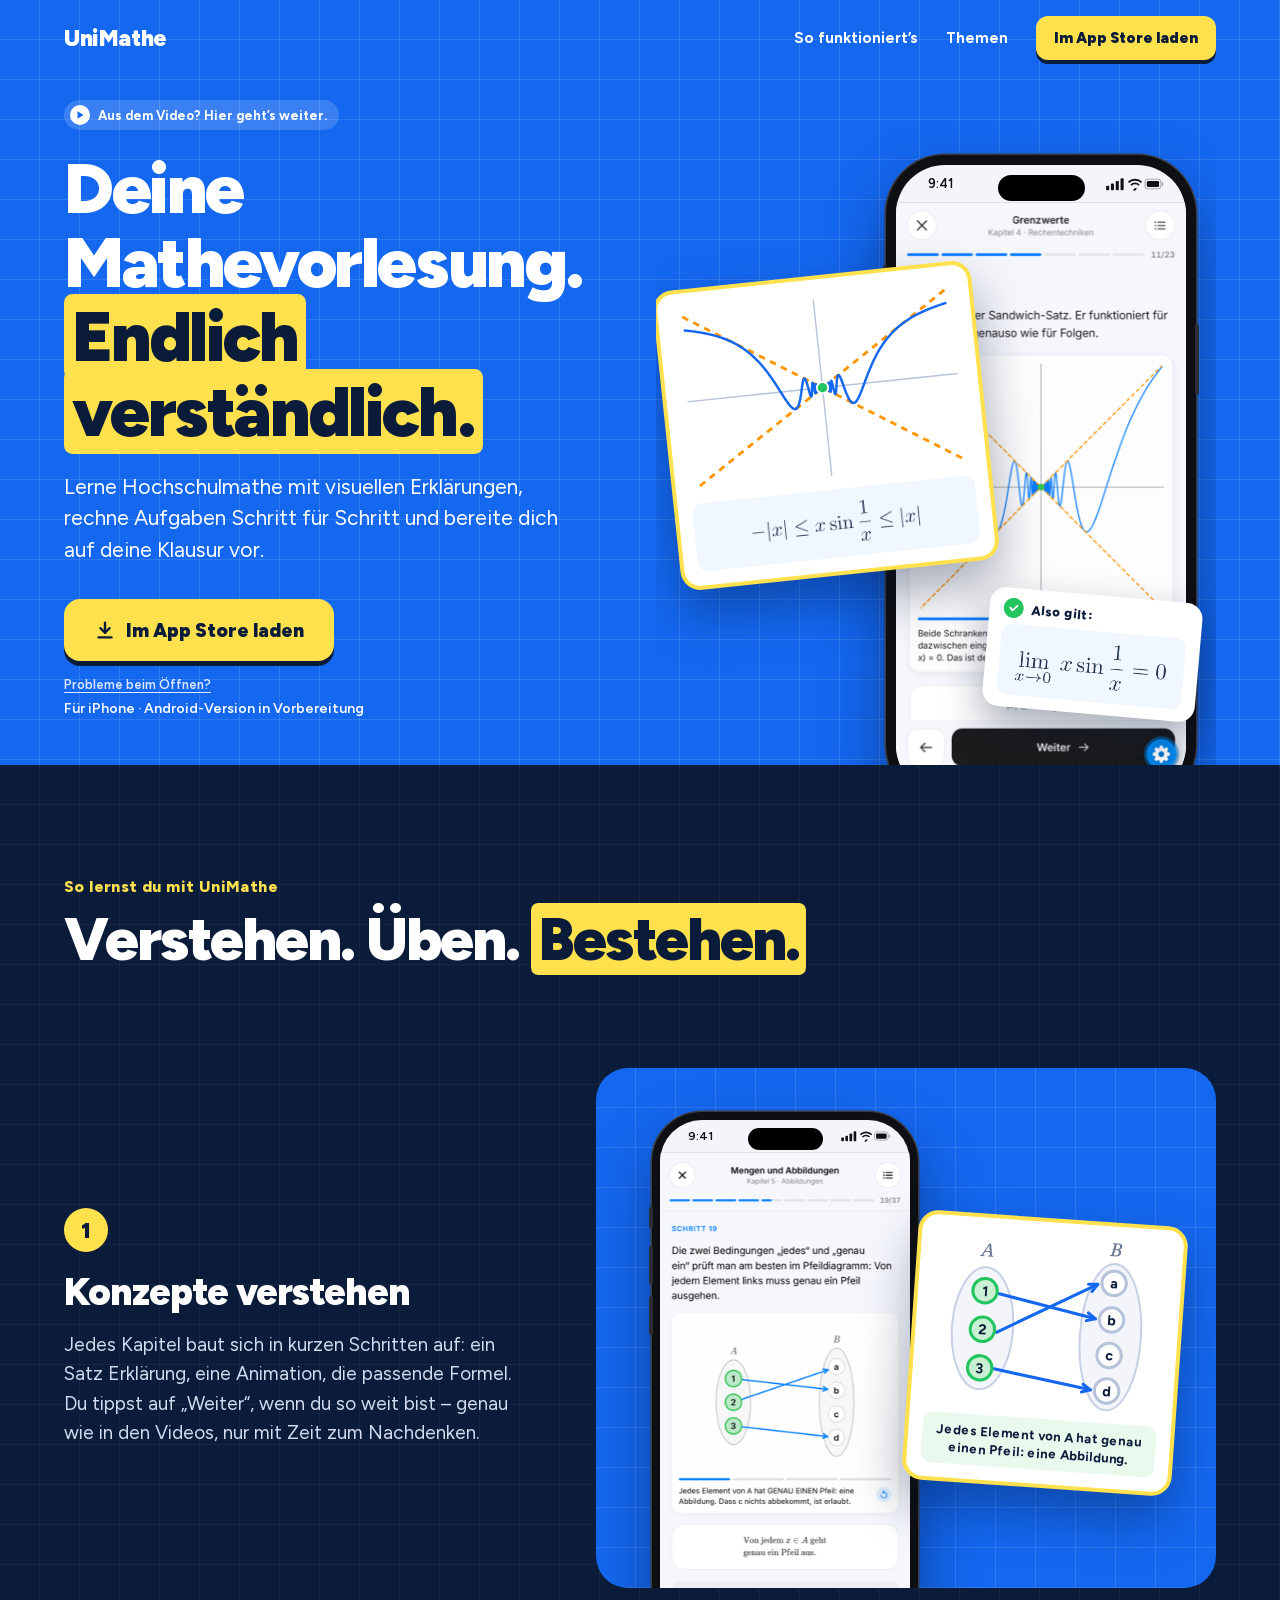
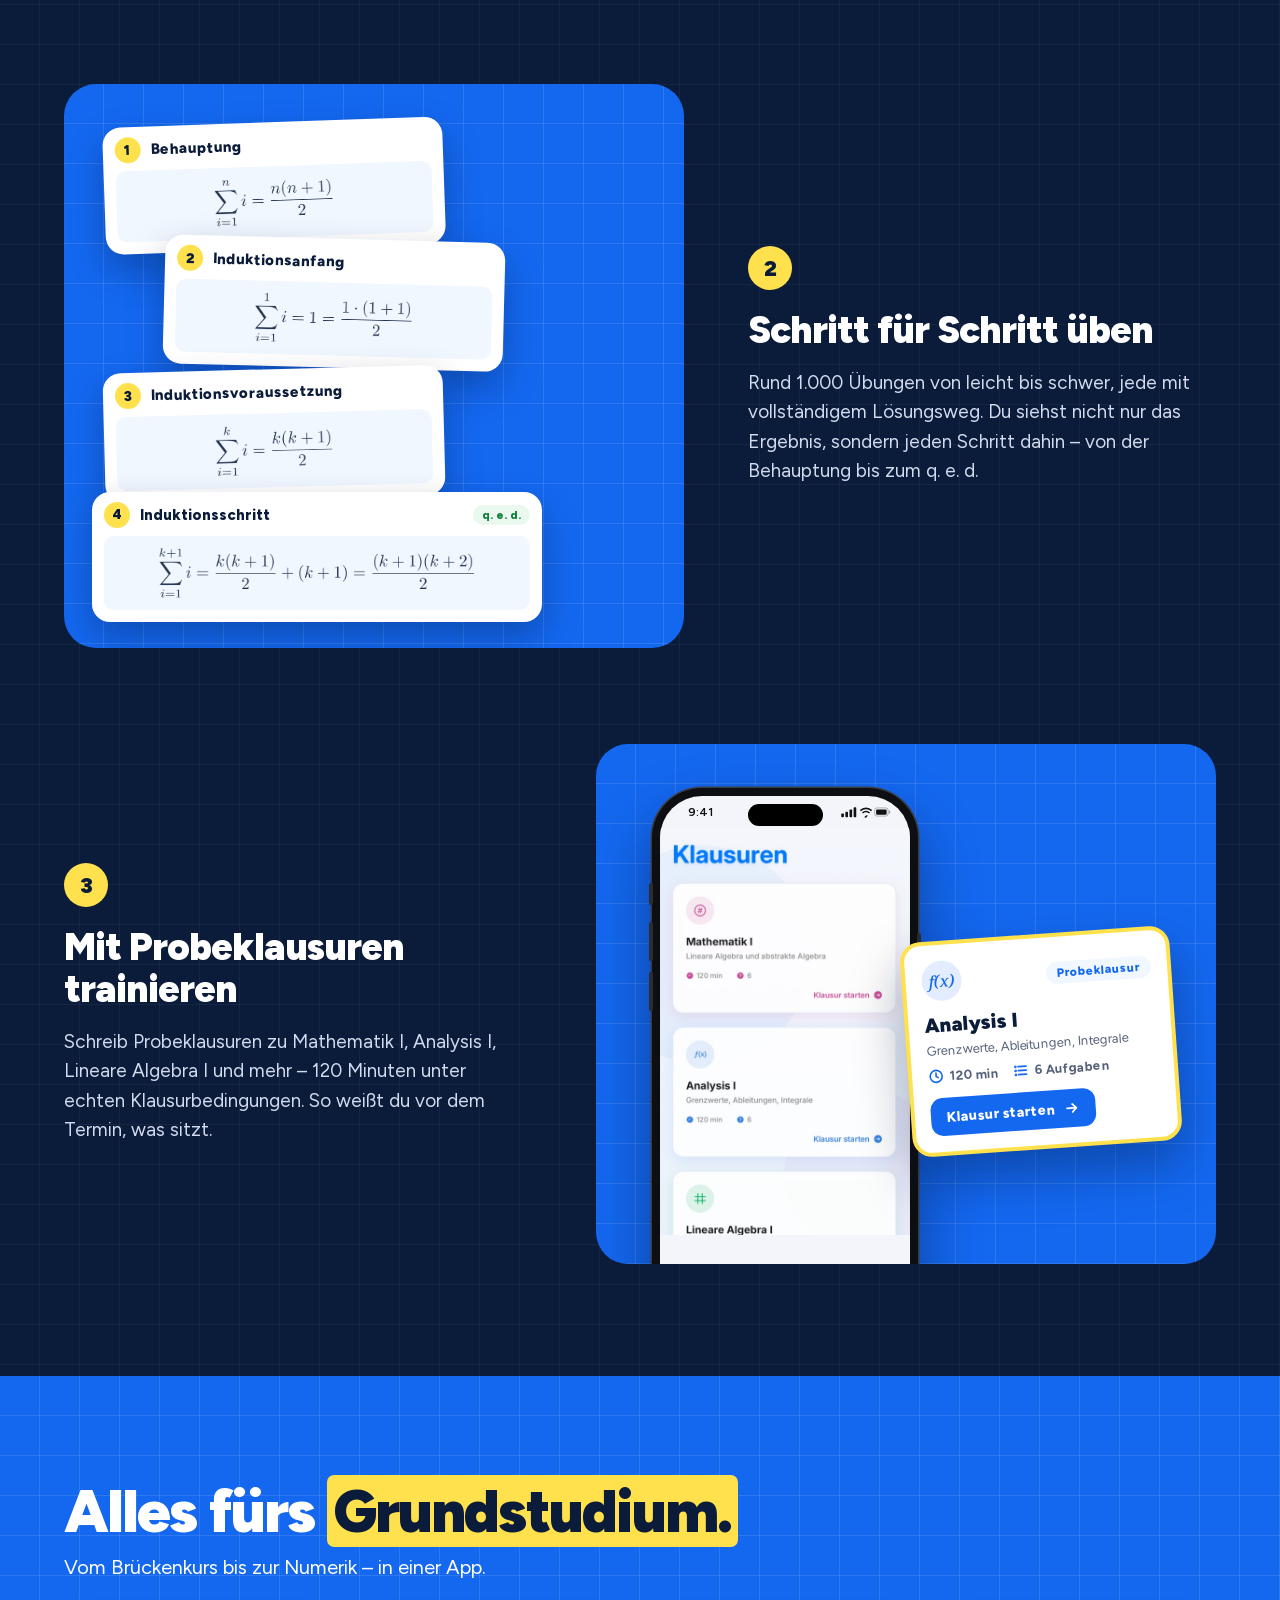
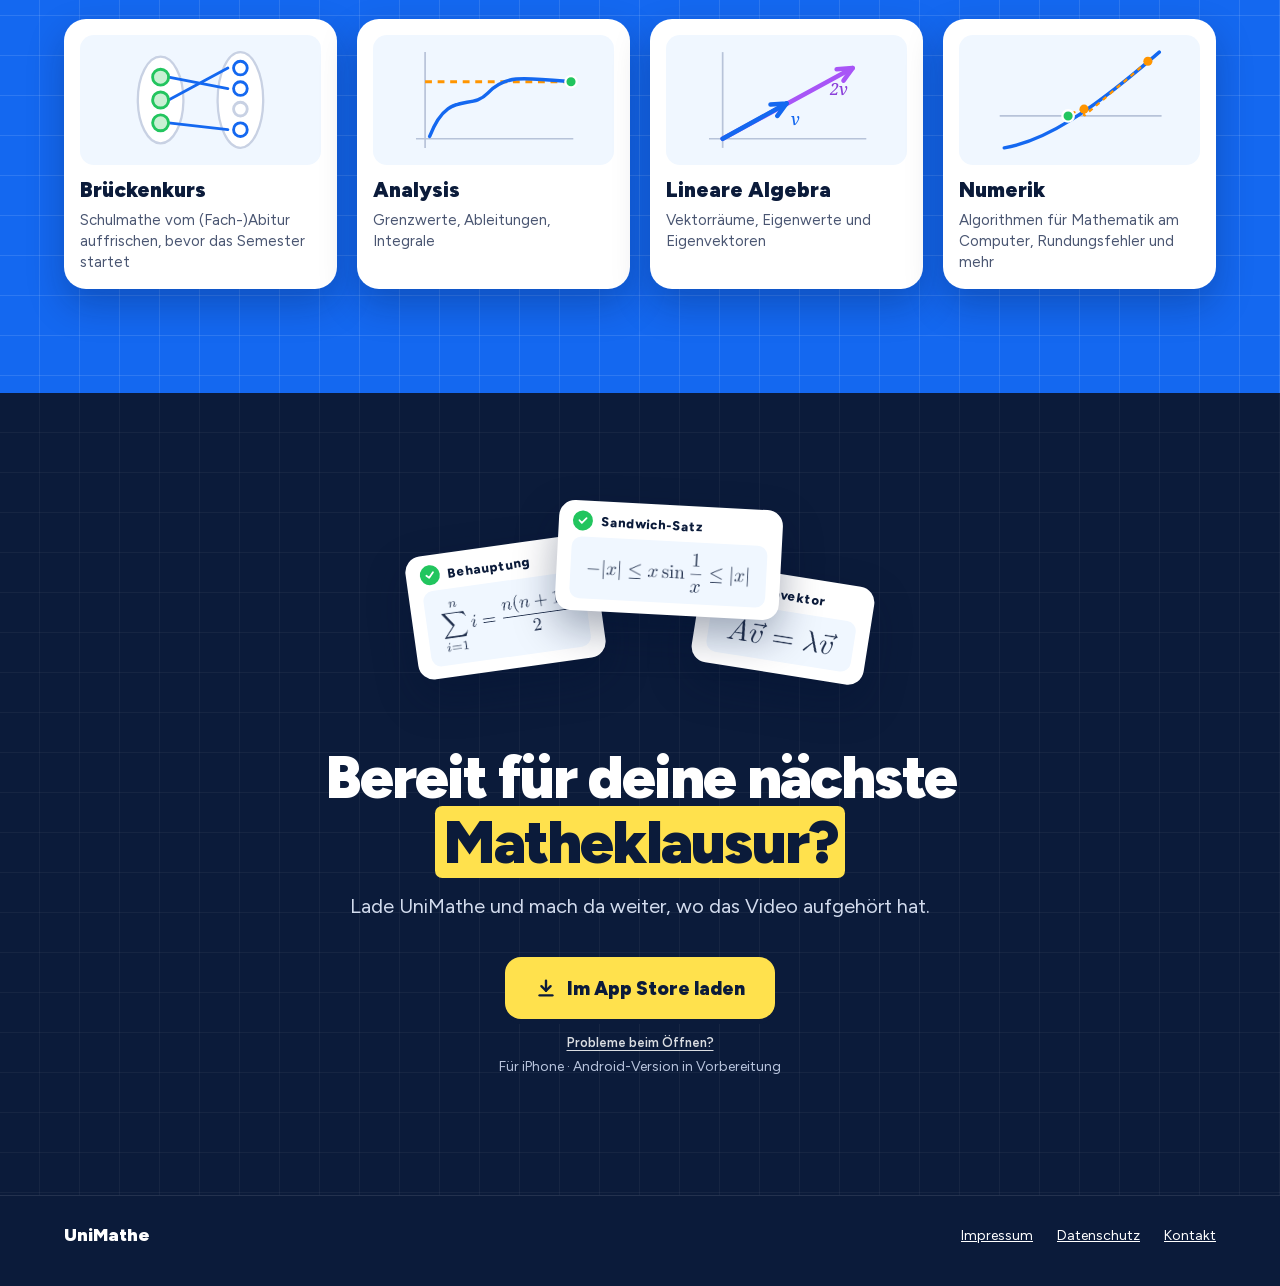
==== index.html @ 78087b39 "UniMathe Landingpage und /go-Downloadseite - Claude-Design-Export als statische, responsive Seite (M" ====
<!DOCTYPE html>
<html lang="de">
<head>
<meta charset="utf-8">
<meta name="viewport" content="width=device-width, initial-scale=1, viewport-fit=cover">
<title>UniMathe – Deine Mathevorlesung. Endlich verständlich.</title>
<meta name="description" content="Lerne Hochschulmathe mit visuellen Erklärungen, rechne Aufgaben Schritt für Schritt und bereite dich auf deine Klausur vor. UniMathe für iPhone.">
<meta name="theme-color" content="#1468F0">
<meta name="apple-itunes-app" content="app-id=6745843324">
<meta property="og:type" content="website">
<meta property="og:title" content="UniMathe – Deine Mathevorlesung. Endlich verständlich.">
<meta property="og:description" content="Hochschulmathe mit visuellen Erklärungen, Übungen mit Lösungsweg und Probeklausuren.">
<meta property="og:locale" content="de_DE">
<link rel="icon" href="/assets/img/favicon.svg" type="image/svg+xml">
<link rel="preload" href="/assets/fonts/figtree-latin.woff2" as="font" type="font/woff2" crossorigin>
<link rel="stylesheet" href="/assets/css/site.css">
</head>
<body>
<!-- Desktop-Layout (ab 760px) – aus dem Claude-Design-Export „Desktop · ganze Seite“ -->
<div class="layout layout-desktop" style="width: 100%; background: #0B1B3A; font-family: Figtree, system-ui, sans-serif; color: #FFFFFF; display: flex; flex-direction: column">
  <section class="um-blue" style="display: flex; flex-direction: column; overflow: hidden">
    <header style="width: 100%; max-width: 1200px; margin: 0 auto; box-sizing: border-box; padding: 0 24px; min-height: 76px; display: flex; flex-wrap: wrap; align-items: center; justify-content: space-between; gap: 16px">
      <a href="/" aria-label="UniMathe – Startseite" style="font-size: 23px; font-weight: 900; letter-spacing: -0.4px; color: #FFFFFF; text-decoration: none">UniMathe</a>
      <nav aria-label="Hauptnavigation" style="display: flex; flex-wrap: wrap; align-items: center; gap: 28px; font-size: 15px; font-weight: 700">
        <a href="#so-gehts" style="color: #FFFFFF; text-decoration: none">So funktioniert’s</a>
        <a href="#themen" style="color: #FFFFFF; text-decoration: none">Themen</a>
        <a href="/go" style="height: 44px; padding: 0 18px; border-radius: 12px; background: #FFE14D; color: #0B1B3A; font-weight: 900; text-decoration: none; display: flex; align-items: center; box-shadow: 0 4px 0 #0B1B3A">Im App Store laden</a>
      </nav>
    </header>
    <div style="width: 100%; max-width: 1200px; margin: 0 auto; box-sizing: border-box; padding: 24px 24px 0; display: flex; flex-wrap: wrap; align-items: center; justify-content: space-between; gap: 32px">
      <div style="flex: 1 1 480px; max-width: 600px; padding-bottom: 48px; display: flex; flex-direction: column; align-items: flex-start">
        <span style="align-self: flex-start; display: flex; align-items: center; gap: 8px; height: 30px; padding: 0 12px 0 6px; border-radius: 999px; background: rgba(255,255,255,0.16); font-size: 13px; font-weight: 700; color: #FFFFFF">
        <span style="width: 20px; height: 20px; border-radius: 10px; background: #FFFFFF; display: flex; align-items: center; justify-content: center"><svg width="10" height="10" viewBox="0 0 10 10" aria-hidden="true"><path d="M2.5 1.2 L8.6 5 L2.5 8.8 Z" fill="#1468F0"></path></svg></span>
        Aus dem Video? Hier geht’s weiter.
      </span>
        <h1 style="margin: 22px 0 22px; font-size: 70px; line-height: 1.06; font-weight: 900; letter-spacing: -2.4px">Deine Mathevorlesung. <span style="background: #FFE14D; color: #0B1B3A; padding: 0 0.12em; border-radius: 0.12em; box-decoration-break: clone; -webkit-box-decoration-break: clone">Endlich verständlich.</span></h1>
        <p style="margin: 0 0 34px; font-size: 21px; line-height: 1.5; color: #FFFFFF; max-width: 520px">Lerne Hochschulmathe mit visuellen Erklärungen, rechne Aufgaben Schritt für Schritt und bereite dich auf deine Klausur vor.</p>
        <a href="/go" style="align-self: flex-start; display: flex; align-items: center; gap: 10px; height: 62px; padding: 0 30px; border-radius: 16px; background: #FFE14D; color: #0B1B3A; font-size: 19px; font-weight: 900; text-decoration: none; box-shadow: 0 5px 0 #0B1B3A">
        <svg width="22" height="22" viewBox="0 0 24 24" fill="none" stroke="currentColor" stroke-width="2.6" stroke-linecap="round" stroke-linejoin="round" aria-hidden="true"><path d="M12 4v11"></path><path d="m7 10 5 5 5-5"></path><path d="M5 20h14"></path></svg>
        Im App Store laden
      </a>
        <a class="help-link" style="margin-top: 16px" href="/go?help=1">Probleme beim Öffnen?</a>
        <p style="margin: 8px 0 0; font-size: 14px; font-weight: 600; color: #FFFFFF">Für iPhone · Android-Version in Vorbereitung</p>
      </div>
      <div style="flex: 0 1 560px; position: relative; height: 640px; overflow: hidden; align-self: flex-end">
        <div style="position: absolute; left: 230px; top: 30px">
          <div style="position: relative; width: 310px">
            <span aria-hidden="true" style="position: absolute; left: -3px; top: 110px; width: 4px; height: 26px; border-radius: 2px; background: #2C2D33"></span><span aria-hidden="true" style="position: absolute; left: -3px; top: 156px; width: 4px; height: 45px; border-radius: 2px; background: #2C2D33"></span><span aria-hidden="true" style="position: absolute; left: -3px; top: 214px; width: 4px; height: 45px; border-radius: 2px; background: #2C2D33"></span><span aria-hidden="true" style="position: absolute; right: -3px; top: 169px; width: 4px; height: 71px; border-radius: 2px; background: #2C2D33"></span>
            <div style="padding: 10px; border-radius: 59px; background: #0E0F12; box-shadow: 0 0 0 1.5px #3B3D44, 0 30px 60px rgba(4,16,48,0.45)">
              <div style="position: relative; width: 290px; height: 629px; border-radius: 49px; overflow: hidden; background: #F3F5FB; display: flex; flex-direction: column">
                <div style="height: 37px; flex-shrink: 0; box-sizing: border-box; padding: 0 22px 0 32px; display: flex; align-items: center; justify-content: space-between; color: #111111; font-family: -apple-system, 'SF Pro Text', Figtree, sans-serif; font-size: 13px; font-weight: 600"><span>9:41</span><svg width="58" height="14" viewBox="0 0 66 16" fill="#111111" aria-hidden="true"><rect x="0" y="10" width="3.5" height="5" rx="1"></rect><rect x="5.5" y="7.5" width="3.5" height="7.5" rx="1"></rect><rect x="11" y="4.5" width="3.5" height="10.5" rx="1"></rect><rect x="16.5" y="1.5" width="3.5" height="13.5" rx="1"></rect><path d="M33 4.2c2.6 0 5 1 6.8 2.7l1.4-1.5A11.8 11.8 0 0 0 33 2a11.8 11.8 0 0 0-8.2 3.4l1.4 1.5A9.7 9.7 0 0 1 33 4.2Zm0 4.2c1.5 0 2.9.6 4 1.6l1.4-1.5A7.7 7.7 0 0 0 33 6.3a7.7 7.7 0 0 0-5.4 2.2L29 10a5.6 5.6 0 0 1 4-1.6Zm0 4.1-2.5 2.6L33 15.6l2.5-2.5A3.5 3.5 0 0 0 33 12.5Z"></path><rect x="44.5" y="2.5" width="18" height="11" rx="3.2" fill="none" stroke="#111111" stroke-opacity="0.4"></rect><rect x="46.5" y="4.5" width="14" height="7" rx="1.6"></rect><rect x="63.6" y="6" width="1.6" height="4" rx="0.8" fill-opacity="0.4"></rect></svg></div>
                <span aria-hidden="true" style="position: absolute; left: 50%; top: 10px; width: 87px; height: 26px; margin-left: -43px; border-radius: 13px; background: #000000"></span>
                <img decoding="async" src="/assets/img/screen-sandwich-satz.png" alt="UniMathe-Lernschritt zum Sandwich-Satz mit Graph von x·sin(1/x)" style="display: block; width: 100%; height: auto">
              </div>
            </div>
          </div>
        </div>
        <div style="position: absolute; left: 10px; top: 150px; transform: rotate(-6deg)">
          <div style="width: 320px; box-sizing: border-box; padding: 14px; border-radius: 20px; background: #FFFFFF; border: 4px solid #FFE14D; box-shadow: 0 24px 50px rgba(4,16,48,0.35); display: flex; flex-direction: column; align-items: center; gap: 8px">
            <svg width="283" height="189" viewBox="0 0 300 200" role="img" aria-label="Graph von x·sin(1/x), eingeklemmt zwischen den Geraden −|x| und |x|" style="display: block">
              <line x1="6" y1="100" x2="294" y2="100" stroke="#B7C3D9" stroke-width="1.5"></line>
              <line x1="150" y1="6" x2="150" y2="194" stroke="#B7C3D9" stroke-width="1.5"></line>
              <path d="M10 10 L290 190 M10 190 L290 10" stroke="#FF9500" stroke-width="3" stroke-dasharray="7 6" fill="none"></path>
              <path d="M10.0 24.3 L11.1 24.5 L12.2 24.7 L13.3 24.9 L14.3 25.1 L15.4 25.4 L16.5 25.6 L17.5 25.8 L18.6 26.1 L19.6 26.3 L20.6 26.6 L21.6 26.8 L22.6 27.1 L23.6 27.3 L24.6 27.6 L25.6 27.8 L26.6 28.1 L27.6 28.4 L28.5 28.6 L29.5 28.9 L30.4 29.2 L31.4 29.5 L32.3 29.8 L33.2 30.1 L34.1 30.4 L35.1 30.7 L36.0 31.0 L36.9 31.3 L37.7 31.6 L38.6 31.9 L39.5 32.2 L40.4 32.5 L41.2 32.9 L42.1 33.2 L42.9 33.5 L43.8 33.9 L44.6 34.2 L45.4 34.6 L46.3 34.9 L47.1 35.3 L47.9 35.7 L48.7 36.0 L49.5 36.4 L50.3 36.8 L51.1 37.2 L51.8 37.6 L52.6 37.9 L53.4 38.3 L54.1 38.7 L54.9 39.2 L55.6 39.6 L56.4 40.0 L57.1 40.4 L57.8 40.8 L58.6 41.3 L59.3 41.7 L60.0 42.1 L60.7 42.6 L61.4 43.0 L62.1 43.5 L62.8 44.0 L63.5 44.4 L64.2 44.9 L64.8 45.4 L65.5 45.9 L66.2 46.4 L66.8 46.9 L67.5 47.4 L68.1 47.9 L68.8 48.4 L69.4 48.9 L70.0 49.4 L70.7 50.0 L71.3 50.5 L71.9 51.0 L72.5 51.6 L73.1 52.1 L73.7 52.7 L74.3 53.2 L74.9 53.8 L75.5 54.4 L76.1 55.0 L76.7 55.5 L77.3 56.1 L77.8 56.7 L78.4 57.3 L79.0 57.9 L79.5 58.5 L80.1 59.2 L80.6 59.8 L81.2 60.4 L81.7 61.0 L82.2 61.7 L82.8 62.3 L83.3 63.0 L83.8 63.6 L84.3 64.3 L84.9 64.9 L85.4 65.6 L85.9 66.3 L86.4 67.0 L86.9 67.6 L87.4 68.3 L87.9 69.0 L88.4 69.7 L88.8 70.4 L89.3 71.1 L89.8 71.8 L90.3 72.5 L90.7 73.2 L91.2 74.0 L91.7 74.7 L92.1 75.4 L92.6 76.1 L93.0 76.9 L93.5 77.6 L93.9 78.3 L94.4 79.1 L94.8 79.8 L95.2 80.6 L95.7 81.3 L96.1 82.1 L96.5 82.8 L96.9 83.6 L97.4 84.3 L97.8 85.1 L98.2 85.8 L98.6 86.6 L99.0 87.3 L99.4 88.1 L99.8 88.8 L100.2 89.6 L100.6 90.3 L101.0 91.1 L101.3 91.8 L101.7 92.6 L102.1 93.3 L102.5 94.1 L102.9 94.8 L103.2 95.6 L103.6 96.3 L104.0 97.0 L104.3 97.8 L104.7 98.5 L105.0 99.2 L105.4 99.9 L105.7 100.6 L106.1 101.3 L106.4 102.0 L106.8 102.7 L107.1 103.4 L107.5 104.1 L107.8 104.7 L108.1 105.4 L108.4 106.0 L108.8 106.7 L109.1 107.3 L109.4 107.9 L109.7 108.5 L110.1 109.1 L110.4 109.7 L110.7 110.3 L111.0 110.8 L111.3 111.4 L111.6 111.9 L111.9 112.4 L112.2 113.0 L112.5 113.4 L112.8 113.9 L113.1 114.4 L113.4 114.8 L113.7 115.2 L113.9 115.7 L114.2 116.0 L114.5 116.4 L114.8 116.8 L115.1 117.1 L115.3 117.4 L115.6 117.7 L115.9 118.0 L116.2 118.2 L116.4 118.5 L116.7 118.7 L116.9 118.9 L117.2 119.0 L117.5 119.2 L117.7 119.3 L118.0 119.4 L118.2 119.5 L118.5 119.5 L118.7 119.5 L119.0 119.5 L119.2 119.5 L119.5 119.5 L119.7 119.4 L119.9 119.3 L120.2 119.2 L120.4 119.0 L120.6 118.9 L120.9 118.6 L121.1 118.4 L121.3 118.2 L121.5 117.9 L121.8 117.6 L122.0 117.3 L122.2 116.9 L122.4 116.6 L122.6 116.2 L122.9 115.7 L123.1 115.3 L123.3 114.8 L123.5 114.3 L123.7 113.8 L123.9 113.3 L124.1 112.8 L124.3 112.2 L124.5 111.6 L124.7 111.0 L124.9 110.4 L125.1 109.8 L125.3 109.1 L125.5 108.5 L125.7 107.8 L125.9 107.1 L126.1 106.4 L126.3 105.7 L126.5 105.0 L126.6 104.3 L126.8 103.6 L127.0 102.9 L127.2 102.1 L127.4 101.4 L127.5 100.7 L127.7 100.0 L127.9 99.3 L128.1 98.6 L128.2 97.9 L128.4 97.2 L128.6 96.6 L128.7 95.9 L128.9 95.3 L129.1 94.7 L129.2 94.1 L129.4 93.5 L129.6 92.9 L129.7 92.4 L129.9 91.9 L130.0 91.4 L130.2 91.0 L130.4 90.6 L130.5 90.2 L130.7 89.8 L130.8 89.5 L131.0 89.2 L131.1 89.0 L131.3 88.8 L131.4 88.7 L131.6 88.5 L131.7 88.5 L131.8 88.4 L132.0 88.5 L132.1 88.5 L132.3 88.6 L132.4 88.8 L132.6 88.9 L132.7 89.2 L132.8 89.4 L133.0 89.8 L133.1 90.1 L133.2 90.5 L133.4 90.9 L133.5 91.4 L133.6 91.9 L133.7 92.4 L133.9 93.0 L134.0 93.6 L134.1 94.2 L134.3 94.8 L134.4 95.5 L134.5 96.2 L134.6 96.9 L134.7 97.6 L134.9 98.3 L135.0 99.0 L135.1 99.7 L135.2 100.4 L135.3 101.1 L135.4 101.8 L135.6 102.5 L135.7 103.1 L135.8 103.8 L135.9 104.4 L136.0 104.9 L136.1 105.5 L136.2 106.0 L136.3 106.4 L136.4 106.8 L136.6 107.2 L136.7 107.5 L136.8 107.8 L136.9 108.0 L137.0 108.1 L137.1 108.2 L137.2 108.2 L137.3 108.2 L137.4 108.1 L137.5 107.9 L137.6 107.7 L137.7 107.4 L137.8 107.1 L137.9 106.7 L138.0 106.3 L138.1 105.8 L138.1 105.2 L138.2 104.7 L138.3 104.0 L138.4 103.4 L138.5 102.7 L138.6 102.0 L138.7 101.3 L138.8 100.6 L138.9 99.9 L139.0 99.2 L139.0 98.5 L139.1 97.8 L139.2 97.2 L139.3 96.6 L139.4 96.0 L139.5 95.5 L139.6 95.0 L139.6 94.6 L139.7 94.3 L139.8 94.0 L139.9 93.8 L140.0 93.7 L140.0 93.6 L140.1 93.6 L140.2 93.7 L140.3 93.9 L140.3 94.2 L140.4 94.5 L140.5 94.9 L140.6 95.4 L140.6 95.9 L140.7 96.5 L140.8 97.1 L140.9 97.8 L140.9 98.5 L141.0 99.2 L141.1 99.9 L141.1 100.6 L141.2 101.3 L141.3 101.9 L141.4 102.6 L141.4 103.2 L141.5 103.7 L141.6 104.1 L141.6 104.5 L141.7 104.8 L141.8 105.1 L141.8 105.2 L141.9 105.2 L141.9 105.2 L142.0 105.0 L142.1 104.7 L142.1 104.4 L142.2 104.0 L142.3 103.5 L142.3 102.9 L142.4 102.3 L142.4 101.6 L142.5 100.9 L142.6 100.2 L142.6 99.5 L142.7 98.8 L142.7 98.1 L142.8 97.5 L142.8 97.0 L142.9 96.5 L143.0 96.1 L143.0 95.8 L143.1 95.7 L143.1 95.6 L143.2 95.6 L143.2 95.8 L143.3 96.1 L143.3 96.4 L143.4 96.9 L143.4 97.4 L143.5 98.1 L143.5 98.7 L143.6 99.4 L143.6 100.1 L143.7 100.8 L143.7 101.5 L143.8 102.1 L143.8 102.7 L143.9 103.1 L143.9 103.5 L144.0 103.7 L144.0 103.8 L144.1 103.8 L144.1 103.6 L144.2 103.4 L144.2 103.0 L144.3 102.5 L144.3 101.9 L144.4 101.2 L144.4 100.5 L144.4 99.8 L144.5 99.1 L144.5 98.5 L144.6 97.9 L144.6 97.4 L144.7 97.0 L144.7 96.7 L144.7 96.6 L144.8 96.7 L144.8 96.9 L144.9 97.2 L144.9 97.6 L144.9 98.2 L145.0 98.8 L145.0 99.5 L145.1 100.2 L145.1 100.9 L145.1 101.6 L145.2 102.1 L145.2 102.6 L145.3 102.9 L145.3 103.0 L145.3 103.0 L145.4 102.8 L145.4 102.5 L145.4 102.0 L145.5 101.4 L145.5 100.7 L145.5 100.0 L145.6 99.3 L145.6 98.7 L145.6 98.1 L145.7 97.7 L145.7 97.4 L145.7 97.3 L145.8 97.3 L145.8 97.6 L145.8 98.0 L145.9 98.6 L145.9 99.2 L145.9 99.9 L146.0 100.6 L146.0 101.3 L146.0 101.8 L146.1 102.2 L146.1 102.4 L146.1 102.5 L146.2 102.3 L146.2 102.0 L146.2 101.4 L146.3 100.8 L146.3 100.1 L146.3 99.4 L146.3 98.8 L146.4 98.2 L146.4 97.9 L146.4 97.7 L146.5 97.8 L146.5 98.0 L146.5 98.5 L146.5 99.1 L146.6 99.8 L146.6 100.5 L146.6 101.1 L146.6 101.7 L146.7 102.0 L146.7 102.1 L146.7 102.0 L146.7 101.7 L146.8 101.1 L146.8 100.5 L146.8 99.8 L146.8 99.1 L146.9 98.6 L146.9 98.2 L146.9 98.0 L146.9 98.1 L147.0 98.5 L147.0 99.0 L147.0 99.7 L147.0 100.4 L147.1 101.0 L147.1 101.5 L147.1 101.8 L147.1 101.8 L147.2 101.6 L147.2 101.1 L147.2 100.4 L147.2 99.7 L147.2 99.1 L147.3 98.6 L147.3 98.3 L147.3 98.3 L147.3 98.6 L147.4 99.1 L147.4 99.8 L147.4 100.5 L147.4 101.1 L147.4 101.5 L147.5 101.6 L147.5 101.5 L147.5 101.0 L147.5 100.4 L147.5 99.7 L147.6 99.1 L147.6 98.6 L147.6 98.5 L147.6 98.6 L147.6 99.1 L147.6 99.7 L147.7 100.4 L147.7 101.0 L147.7 101.4 L147.7 101.5 L147.7 101.2 L147.8 100.6 L147.8 99.9 L147.8 99.3 L147.8 98.8 L147.8 98.6 L147.8 98.8 L147.9 99.3 L147.9 99.9 L147.9 100.6 L147.9 101.1 L147.9 101.3 L147.9 101.2 L148.0 100.7 L148.0 100.0 L148.0 99.3 L148.0 98.9 L148.0 98.7 L148.0 99.0 L148.1 99.6 L148.1 100.3 L148.1 100.9 L148.1 101.2 L148.1 101.1 L148.1 100.7 L148.1 100.0 L148.2 99.4 L148.2 98.9 L148.2 98.9 L148.2 99.2 L148.2 99.9 L148.2 100.5 L148.2 101.0 L148.3 101.1 L148.3 100.8 L148.3 100.1 L148.3 99.4 L148.3 99.0 L148.3 99.0 L148.3 99.4 L148.3 100.0 L148.4 100.7 L148.4 101.0 L148.4 100.9 L148.4 100.4 L148.4 99.7 L148.4 99.2 L148.4 99.0 L148.5 99.3 L148.5 100.0 L148.5 100.6 L148.5 101.0 L148.5 100.8 L148.5 100.2 L148.5 99.5 L148.5 99.1 L148.5 99.2 L148.6 99.7 L148.6 100.4 L148.6 100.8 L148.6 100.8 L148.6 100.4 L148.6 99.7 L148.6 99.2 L148.6 99.2 L148.6 99.7 L148.7 100.4 L148.7 100.8 L148.7 100.7 L148.7 100.1 L148.7 99.5 L148.7 99.2 L148.7 99.4 L148.7 100.1 L148.7 100.7 L148.7 100.8 L148.8 100.3 L148.8 99.6 L148.8 99.2 L148.8 99.4 L148.8 100.1 L148.8 100.6 L148.8 100.7 L148.8 100.2 L148.8 99.5 L148.8 99.3 L148.9 99.6 L148.9 100.3 L148.9 100.7 L148.9 100.5 L148.9 99.9 L148.9 99.3 L148.9 99.4 L148.9 100.1 L148.9 100.6 L148.9 100.6 L148.9 100.0 L148.9 99.4 L149.0 99.4 L149.0 100.0 L149.0 100.6 L149.0 100.5 L149.0 99.9 L149.0 99.4 L149.0 99.5 L149.0 100.2 L149.0 100.6 L149.0 100.3 L149.0 99.7 L149.0 99.4 L149.1 99.8 L149.1 100.5 L149.1 100.5 L149.1 99.9 L149.1 99.4 L149.1 99.7 L149.1 100.3 L149.1 100.6 L149.1 100.1 L149.1 99.5 L149.1 99.6 L149.1 100.3 L149.1 100.5 L149.1 100.0 L149.1 99.5 L149.2 99.7 L149.2 100.3 L149.2 100.5 L149.2 99.9 L149.2 99.5 L149.2 99.9 L149.2 100.5 L149.2 100.3 L149.2 99.6 L149.2 99.6 L149.2 100.2 L149.2 100.5 L149.2 99.9 L149.2 99.5 L149.2 100.0 L149.3 100.5 L149.3 100.1 L149.3 99.6 L149.3 99.8 L149.3 100.4 L149.3 100.2 L149.3 99.6 L149.3 99.7 L149.3 100.4 L149.3 100.3 L149.3 99.6 L149.3 99.8 L149.3 100.4 L149.3 100.2 L149.3 99.6 L149.3 99.9 L149.3 100.4 L149.3 100.0 L149.3 99.6 L149.4 100.1 L149.4 100.4 L149.4 99.8 L149.4 99.7 L149.4 100.3 L149.4 100.2 L149.4 99.6 L149.4 100.0 L149.4 100.4 L149.4 99.9 L149.4 99.7 L149.4 100.3 L149.4 100.1 L149.4 99.6 L149.4 100.1 L149.4 100.3 L149.4 99.7 L149.4 99.9 L149.4 100.3 M150.6 100.3 L150.6 99.9 L150.6 99.7 L150.6 100.3 L150.6 100.1 L150.6 99.6 L150.6 100.1 L150.6 100.3 L150.6 99.7 L150.6 99.9 L150.6 100.4 L150.6 100.0 L150.6 99.6 L150.6 100.2 L150.6 100.3 L150.6 99.7 L150.6 99.8 L150.6 100.4 L150.6 100.1 L150.7 99.6 L150.7 100.0 L150.7 100.4 L150.7 99.9 L150.7 99.6 L150.7 100.2 L150.7 100.4 L150.7 99.8 L150.7 99.6 L150.7 100.3 L150.7 100.4 L150.7 99.7 L150.7 99.6 L150.7 100.2 L150.7 100.4 L150.7 99.8 L150.7 99.6 L150.7 100.1 L150.7 100.5 L150.8 100.0 L150.8 99.5 L150.8 99.9 L150.8 100.5 L150.8 100.2 L150.8 99.6 L150.8 99.6 L150.8 100.3 L150.8 100.5 L150.8 99.9 L150.8 99.5 L150.8 99.9 L150.8 100.5 L150.8 100.3 L150.8 99.7 L150.9 99.5 L150.9 100.0 L150.9 100.5 L150.9 100.3 L150.9 99.6 L150.9 99.5 L150.9 100.1 L150.9 100.6 L150.9 100.3 L150.9 99.7 L150.9 99.4 L150.9 99.9 L150.9 100.5 L150.9 100.5 L150.9 99.8 L151.0 99.4 L151.0 99.7 L151.0 100.3 L151.0 100.6 L151.0 100.2 L151.0 99.5 L151.0 99.4 L151.0 99.9 L151.0 100.5 L151.0 100.6 L151.0 100.0 L151.0 99.4 L151.1 99.4 L151.1 100.0 L151.1 100.6 L151.1 100.6 L151.1 100.1 L151.1 99.4 L151.1 99.3 L151.1 99.9 L151.1 100.5 L151.1 100.7 L151.1 100.3 L151.1 99.6 L151.2 99.3 L151.2 99.5 L151.2 100.2 L151.2 100.7 L151.2 100.6 L151.2 100.1 L151.2 99.4 L151.2 99.2 L151.2 99.6 L151.2 100.3 L151.3 100.8 L151.3 100.7 L151.3 100.1 L151.3 99.4 L151.3 99.2 L151.3 99.5 L151.3 100.1 L151.3 100.7 L151.3 100.8 L151.3 100.4 L151.4 99.7 L151.4 99.2 L151.4 99.2 L151.4 99.7 L151.4 100.4 L151.4 100.8 L151.4 100.8 L151.4 100.4 L151.4 99.7 L151.5 99.2 L151.5 99.1 L151.5 99.5 L151.5 100.2 L151.5 100.8 L151.5 101.0 L151.5 100.6 L151.5 100.0 L151.5 99.3 L151.6 99.0 L151.6 99.2 L151.6 99.7 L151.6 100.4 L151.6 100.9 L151.6 101.0 L151.6 100.7 L151.7 100.0 L151.7 99.4 L151.7 99.0 L151.7 99.0 L151.7 99.4 L151.7 100.1 L151.7 100.8 L151.7 101.1 L151.8 101.0 L151.8 100.5 L151.8 99.9 L151.8 99.2 L151.8 98.9 L151.8 98.9 L151.8 99.4 L151.9 100.0 L151.9 100.7 L151.9 101.1 L151.9 101.2 L151.9 100.9 L151.9 100.3 L151.9 99.6 L152.0 99.0 L152.0 98.7 L152.0 98.9 L152.0 99.3 L152.0 100.0 L152.0 100.7 L152.1 101.2 L152.1 101.3 L152.1 101.1 L152.1 100.6 L152.1 99.9 L152.1 99.3 L152.2 98.8 L152.2 98.6 L152.2 98.8 L152.2 99.3 L152.2 99.9 L152.2 100.6 L152.3 101.2 L152.3 101.5 L152.3 101.4 L152.3 101.0 L152.3 100.4 L152.4 99.7 L152.4 99.1 L152.4 98.6 L152.4 98.5 L152.4 98.6 L152.4 99.1 L152.5 99.7 L152.5 100.4 L152.5 101.0 L152.5 101.5 L152.5 101.6 L152.6 101.5 L152.6 101.1 L152.6 100.5 L152.6 99.8 L152.6 99.1 L152.7 98.6 L152.7 98.3 L152.7 98.3 L152.7 98.6 L152.8 99.1 L152.8 99.7 L152.8 100.4 L152.8 101.1 L152.8 101.6 L152.9 101.8 L152.9 101.8 L152.9 101.5 L152.9 101.0 L153.0 100.4 L153.0 99.7 L153.0 99.0 L153.0 98.5 L153.1 98.1 L153.1 98.0 L153.1 98.2 L153.1 98.6 L153.2 99.1 L153.2 99.8 L153.2 100.5 L153.2 101.1 L153.3 101.7 L153.3 102.0 L153.3 102.1 L153.3 102.0 L153.4 101.7 L153.4 101.1 L153.4 100.5 L153.4 99.8 L153.5 99.1 L153.5 98.5 L153.5 98.0 L153.5 97.8 L153.6 97.7 L153.6 97.9 L153.6 98.2 L153.7 98.8 L153.7 99.4 L153.7 100.1 L153.7 100.8 L153.8 101.4 L153.8 102.0 L153.8 102.3 L153.9 102.5 L153.9 102.4 L153.9 102.2 L154.0 101.8 L154.0 101.3 L154.0 100.6 L154.1 99.9 L154.1 99.2 L154.1 98.6 L154.2 98.0 L154.2 97.6 L154.2 97.3 L154.3 97.3 L154.3 97.4 L154.3 97.7 L154.4 98.1 L154.4 98.7 L154.4 99.3 L154.5 100.0 L154.5 100.7 L154.5 101.4 L154.6 102.0 L154.6 102.5 L154.6 102.8 L154.7 103.0 L154.7 103.0 L154.7 102.9 L154.8 102.6 L154.8 102.1 L154.9 101.6 L154.9 100.9 L154.9 100.2 L155.0 99.5 L155.0 98.8 L155.1 98.2 L155.1 97.6 L155.1 97.2 L155.2 96.9 L155.2 96.7 L155.3 96.6 L155.3 96.7 L155.3 97.0 L155.4 97.4 L155.4 97.9 L155.5 98.5 L155.5 99.1 L155.6 99.8 L155.6 100.5 L155.6 101.2 L155.7 101.9 L155.7 102.5 L155.8 103.0 L155.8 103.4 L155.9 103.6 L155.9 103.8 L156.0 103.8 L156.0 103.7 L156.1 103.5 L156.1 103.1 L156.2 102.7 L156.2 102.1 L156.3 101.5 L156.3 100.8 L156.4 100.1 L156.4 99.4 L156.5 98.7 L156.5 98.1 L156.6 97.4 L156.6 96.9 L156.7 96.4 L156.7 96.1 L156.8 95.8 L156.8 95.6 L156.9 95.6 L156.9 95.7 L157.0 95.8 L157.0 96.1 L157.1 96.5 L157.2 97.0 L157.2 97.5 L157.3 98.1 L157.3 98.8 L157.4 99.5 L157.4 100.2 L157.5 100.9 L157.6 101.6 L157.6 102.3 L157.7 102.9 L157.7 103.5 L157.8 104.0 L157.9 104.4 L157.9 104.7 L158.0 105.0 L158.1 105.2 L158.1 105.2 L158.2 105.2 L158.2 105.1 L158.3 104.8 L158.4 104.5 L158.4 104.1 L158.5 103.7 L158.6 103.2 L158.6 102.6 L158.7 101.9 L158.8 101.3 L158.9 100.6 L158.9 99.9 L159.0 99.2 L159.1 98.5 L159.1 97.8 L159.2 97.1 L159.3 96.5 L159.4 95.9 L159.4 95.4 L159.5 94.9 L159.6 94.5 L159.7 94.2 L159.7 93.9 L159.8 93.7 L159.9 93.6 L160.0 93.6 L160.0 93.7 L160.1 93.8 L160.2 94.0 L160.3 94.3 L160.4 94.6 L160.4 95.0 L160.5 95.5 L160.6 96.0 L160.7 96.6 L160.8 97.2 L160.9 97.8 L161.0 98.5 L161.0 99.2 L161.1 99.9 L161.2 100.6 L161.3 101.3 L161.4 102.0 L161.5 102.7 L161.6 103.4 L161.7 104.0 L161.8 104.7 L161.9 105.2 L161.9 105.8 L162.0 106.3 L162.1 106.7 L162.2 107.1 L162.3 107.4 L162.4 107.7 L162.5 107.9 L162.6 108.1 L162.7 108.2 L162.8 108.2 L162.9 108.2 L163.0 108.1 L163.1 108.0 L163.2 107.8 L163.3 107.5 L163.4 107.2 L163.6 106.8 L163.7 106.4 L163.8 106.0 L163.9 105.5 L164.0 104.9 L164.1 104.4 L164.2 103.8 L164.3 103.1 L164.4 102.5 L164.6 101.8 L164.7 101.1 L164.8 100.4 L164.9 99.7 L165.0 99.0 L165.1 98.3 L165.3 97.6 L165.4 96.9 L165.5 96.2 L165.6 95.5 L165.7 94.8 L165.9 94.2 L166.0 93.6 L166.1 93.0 L166.3 92.4 L166.4 91.9 L166.5 91.4 L166.6 90.9 L166.8 90.5 L166.9 90.1 L167.0 89.8 L167.2 89.4 L167.3 89.2 L167.4 88.9 L167.6 88.8 L167.7 88.6 L167.9 88.5 L168.0 88.5 L168.2 88.4 L168.3 88.5 L168.4 88.5 L168.6 88.7 L168.7 88.8 L168.9 89.0 L169.0 89.2 L169.2 89.5 L169.3 89.8 L169.5 90.2 L169.6 90.6 L169.8 91.0 L170.0 91.4 L170.1 91.9 L170.3 92.4 L170.4 92.9 L170.6 93.5 L170.8 94.1 L170.9 94.7 L171.1 95.3 L171.3 95.9 L171.4 96.6 L171.6 97.2 L171.8 97.9 L171.9 98.6 L172.1 99.3 L172.3 100.0 L172.5 100.7 L172.6 101.4 L172.8 102.1 L173.0 102.9 L173.2 103.6 L173.4 104.3 L173.5 105.0 L173.7 105.7 L173.9 106.4 L174.1 107.1 L174.3 107.8 L174.5 108.5 L174.7 109.1 L174.9 109.8 L175.1 110.4 L175.3 111.0 L175.5 111.6 L175.7 112.2 L175.9 112.8 L176.1 113.3 L176.3 113.8 L176.5 114.3 L176.7 114.8 L176.9 115.3 L177.1 115.7 L177.4 116.2 L177.6 116.6 L177.8 116.9 L178.0 117.3 L178.2 117.6 L178.5 117.9 L178.7 118.2 L178.9 118.4 L179.1 118.6 L179.4 118.9 L179.6 119.0 L179.8 119.2 L180.1 119.3 L180.3 119.4 L180.5 119.5 L180.8 119.5 L181.0 119.5 L181.3 119.5 L181.5 119.5 L181.8 119.5 L182.0 119.4 L182.3 119.3 L182.5 119.2 L182.8 119.0 L183.1 118.9 L183.3 118.7 L183.6 118.5 L183.8 118.2 L184.1 118.0 L184.4 117.7 L184.7 117.4 L184.9 117.1 L185.2 116.8 L185.5 116.4 L185.8 116.0 L186.1 115.7 L186.3 115.2 L186.6 114.8 L186.9 114.4 L187.2 113.9 L187.5 113.4 L187.8 113.0 L188.1 112.4 L188.4 111.9 L188.7 111.4 L189.0 110.8 L189.3 110.3 L189.6 109.7 L189.9 109.1 L190.3 108.5 L190.6 107.9 L190.9 107.3 L191.2 106.7 L191.6 106.0 L191.9 105.4 L192.2 104.7 L192.5 104.1 L192.9 103.4 L193.2 102.7 L193.6 102.0 L193.9 101.3 L194.3 100.6 L194.6 99.9 L195.0 99.2 L195.3 98.5 L195.7 97.8 L196.0 97.0 L196.4 96.3 L196.8 95.6 L197.1 94.8 L197.5 94.1 L197.9 93.3 L198.3 92.6 L198.7 91.8 L199.0 91.1 L199.4 90.3 L199.8 89.6 L200.2 88.8 L200.6 88.1 L201.0 87.3 L201.4 86.6 L201.8 85.8 L202.2 85.1 L202.6 84.3 L203.1 83.6 L203.5 82.8 L203.9 82.1 L204.3 81.3 L204.8 80.6 L205.2 79.8 L205.6 79.1 L206.1 78.3 L206.5 77.6 L207.0 76.9 L207.4 76.1 L207.9 75.4 L208.3 74.7 L208.8 74.0 L209.3 73.2 L209.7 72.5 L210.2 71.8 L210.7 71.1 L211.2 70.4 L211.6 69.7 L212.1 69.0 L212.6 68.3 L213.1 67.6 L213.6 67.0 L214.1 66.3 L214.6 65.6 L215.1 64.9 L215.7 64.3 L216.2 63.6 L216.7 63.0 L217.2 62.3 L217.8 61.7 L218.3 61.0 L218.8 60.4 L219.4 59.8 L219.9 59.2 L220.5 58.5 L221.0 57.9 L221.6 57.3 L222.2 56.7 L222.7 56.1 L223.3 55.5 L223.9 55.0 L224.5 54.4 L225.1 53.8 L225.7 53.2 L226.3 52.7 L226.9 52.1 L227.5 51.6 L228.1 51.0 L228.7 50.5 L229.3 50.0 L230.0 49.4 L230.6 48.9 L231.2 48.4 L231.9 47.9 L232.5 47.4 L233.2 46.9 L233.8 46.4 L234.5 45.9 L235.2 45.4 L235.8 44.9 L236.5 44.4 L237.2 44.0 L237.9 43.5 L238.6 43.0 L239.3 42.6 L240.0 42.1 L240.7 41.7 L241.4 41.3 L242.2 40.8 L242.9 40.4 L243.6 40.0 L244.4 39.6 L245.1 39.2 L245.9 38.7 L246.6 38.3 L247.4 37.9 L248.2 37.6 L248.9 37.2 L249.7 36.8 L250.5 36.4 L251.3 36.0 L252.1 35.7 L252.9 35.3 L253.7 34.9 L254.6 34.6 L255.4 34.2 L256.2 33.9 L257.1 33.5 L257.9 33.2 L258.8 32.9 L259.6 32.5 L260.5 32.2 L261.4 31.9 L262.3 31.6 L263.1 31.3 L264.0 31.0 L264.9 30.7 L265.9 30.4 L266.8 30.1 L267.7 29.8 L268.6 29.5 L269.6 29.2 L270.5 28.9 L271.5 28.6 L272.4 28.4 L273.4 28.1 L274.4 27.8 L275.4 27.6 L276.4 27.3 L277.4 27.1 L278.4 26.8 L279.4 26.6 L280.4 26.3 L281.4 26.1 L282.5 25.8 L283.5 25.6 L284.6 25.4 L285.7 25.1 L286.7 24.9 L287.8 24.7 L288.9 24.5 L290.0 24.3" stroke="#1468F0" stroke-width="2.6" fill="none" stroke-linejoin="round"></path>
              <circle cx="150" cy="100" r="6" fill="#22C55E" stroke="#FFFFFF" stroke-width="2"></circle>
            </svg>
            <div style="align-self: stretch; padding: 8px 0; border-radius: 10px; background: #F0F7FF; display: flex; justify-content: center"><img decoding="async" src="/assets/img/formel-sandwich.png" alt="minus Betrag x kleiner gleich x mal sin(1/x) kleiner gleich Betrag x" style="display: block; width: 184px; height: 52px"></div>
          </div>
        </div>
        <div style="position: absolute; left: 330px; top: 470px; transform: rotate(5deg)">
          <div style="box-sizing: border-box; padding: 10px 14px 12px; border-radius: 16px; background: #FFFFFF; box-shadow: 0 18px 40px rgba(4,16,48,0.35); display: flex; flex-direction: column; gap: 6px; color: #0B1B3A">
            <span style="display: flex; align-items: center; gap: 8px; font-size: 13px; font-weight: 800"><span style="width: 20px; height: 20px; border-radius: 10px; background: #22C55E; display: flex; align-items: center; justify-content: center"><svg width="12" height="12" viewBox="0 0 24 24" fill="none" stroke="#FFFFFF" stroke-width="3.5" stroke-linecap="round" stroke-linejoin="round" aria-hidden="true"><path d="m5 12 5 5 9-10"></path></svg></span>Also gilt:</span>
            <div style="padding: 6px 10px; border-radius: 10px; background: #F0F7FF; display: flex; justify-content: center"><img decoding="async" src="/assets/img/formel-grenzwert.png" alt="Grenzwert für x gegen 0 von x mal sin(1/x) ist 0" style="display: block; width: 165px; height: 59px"></div>
          </div>
        </div>
      </div>
    </div>
  </section>
  <section id="so-gehts" class="um-navy">
    <div style="width: 100%; max-width: 1200px; margin: 0 auto; box-sizing: border-box; padding: 112px 24px; display: flex; flex-direction: column; gap: 96px">
      <div style="display: flex; flex-direction: column; gap: 12px">
        <span style="font-size: 16px; font-weight: 800; letter-spacing: 0.4px; color: #FFE14D">So lernst du mit UniMathe</span>
        <h2 style="margin: 0; font-size: 60px; line-height: 1.06; font-weight: 900; letter-spacing: -2px">Verstehen. Üben. <span style="background: #FFE14D; color: #0B1B3A; padding: 0 0.12em; border-radius: 0.12em; box-decoration-break: clone; -webkit-box-decoration-break: clone">Bestehen.</span></h2>
      </div>
    <div style="display: flex; flex-direction: row; flex-wrap: wrap; align-items: center; gap: 64px">
      <div style="flex: 1 1 360px; display: flex; flex-direction: column; gap: 16px">
        <span style="width: 44px; height: 44px; flex-shrink: 0; border-radius: 22px; background: #FFE14D; color: #0B1B3A; font-size: 22px; font-weight: 900; display: flex; align-items: center; justify-content: center">1</span>
        <h3 style="margin: 4px 0 0; font-size: 38px; line-height: 1.1; font-weight: 900; letter-spacing: -1px">Konzepte verstehen</h3>
        <p style="margin: 0; font-size: 19px; line-height: 1.55; color: #D3DCEE; max-width: 460px">Jedes Kapitel baut sich in kurzen Schritten auf: ein Satz Erklärung, eine Animation, die passende Formel. Du tippst auf „Weiter“, wenn du so weit bist – genau wie in den Videos, nur mit Zeit zum Nachdenken.</p>
      </div>
      <div class="um-blue" style="flex: 1 1 540px; max-width: 620px; position: relative; height: 520px; border-radius: 32px; overflow: hidden">
        <div style="position: absolute; left: 56px; top: 44px">
          <div style="position: relative; width: 266px">
            <span aria-hidden="true" style="position: absolute; left: -3px; top: 95px; width: 4px; height: 22px; border-radius: 2px; background: #2C2D33"></span><span aria-hidden="true" style="position: absolute; left: -3px; top: 134px; width: 4px; height: 39px; border-radius: 2px; background: #2C2D33"></span><span aria-hidden="true" style="position: absolute; left: -3px; top: 184px; width: 4px; height: 39px; border-radius: 2px; background: #2C2D33"></span><span aria-hidden="true" style="position: absolute; right: -3px; top: 145px; width: 4px; height: 61px; border-radius: 2px; background: #2C2D33"></span>
            <div style="padding: 8px; border-radius: 50px; background: #0E0F12; box-shadow: 0 0 0 1.5px #3B3D44, 0 30px 60px rgba(4,16,48,0.45)">
              <div style="position: relative; width: 250px; height: 542px; border-radius: 42px; overflow: hidden; background: #F3F5FB; display: flex; flex-direction: column">
                <div style="height: 32px; flex-shrink: 0; box-sizing: border-box; padding: 0 19px 0 28px; display: flex; align-items: center; justify-content: space-between; color: #111111; font-family: -apple-system, 'SF Pro Text', Figtree, sans-serif; font-size: 12px; font-weight: 600"><span>9:41</span><svg width="50" height="12" viewBox="0 0 66 16" fill="#111111" aria-hidden="true"><rect x="0" y="10" width="3.5" height="5" rx="1"></rect><rect x="5.5" y="7.5" width="3.5" height="7.5" rx="1"></rect><rect x="11" y="4.5" width="3.5" height="10.5" rx="1"></rect><rect x="16.5" y="1.5" width="3.5" height="13.5" rx="1"></rect><path d="M33 4.2c2.6 0 5 1 6.8 2.7l1.4-1.5A11.8 11.8 0 0 0 33 2a11.8 11.8 0 0 0-8.2 3.4l1.4 1.5A9.7 9.7 0 0 1 33 4.2Zm0 4.2c1.5 0 2.9.6 4 1.6l1.4-1.5A7.7 7.7 0 0 0 33 6.3a7.7 7.7 0 0 0-5.4 2.2L29 10a5.6 5.6 0 0 1 4-1.6Zm0 4.1-2.5 2.6L33 15.6l2.5-2.5A3.5 3.5 0 0 0 33 12.5Z"></path><rect x="44.5" y="2.5" width="18" height="11" rx="3.2" fill="none" stroke="#111111" stroke-opacity="0.4"></rect><rect x="46.5" y="4.5" width="14" height="7" rx="1.6"></rect><rect x="63.6" y="6" width="1.6" height="4" rx="0.8" fill-opacity="0.4"></rect></svg></div>
                <span aria-hidden="true" style="position: absolute; left: 50%; top: 8px; width: 75px; height: 22px; margin-left: -37px; border-radius: 11px; background: #000000"></span>
                <img loading="lazy" decoding="async" src="/assets/img/screen-abbildung.png" alt="UniMathe-Lernschritt: Pfeildiagramm zwischen den Mengen A und B" style="display: block; width: 100%; height: auto">
              </div>
            </div>
          </div>
        </div>
        <div style="position: absolute; right: 36px; top: 150px; transform: rotate(4deg)">
          <div style="width: 270px; box-sizing: border-box; padding: 14px; border-radius: 20px; background: #FFFFFF; border: 4px solid #FFE14D; box-shadow: 0 24px 50px rgba(4,16,48,0.35); display: flex; flex-direction: column; align-items: center; gap: 10px; color: #0B1B3A">
            <svg width="234" height="173" viewBox="0 0 230 170" role="img" aria-label="Pfeildiagramm: 1 geht auf b, 2 auf a, 3 auf d – jedes Element von A hat genau einen Pfeil" style="display: block">
              <ellipse cx="52" cy="95" rx="30" ry="60" fill="#F3F5FB" stroke="#C8D1E3" stroke-width="2"></ellipse>
              <ellipse cx="178" cy="95" rx="30" ry="72" fill="#F3F5FB" stroke="#C8D1E3" stroke-width="2"></ellipse>
              <text x="52" y="24" text-anchor="middle" font-family="Noto Serif, serif" font-style="italic" font-size="18" fill="#6B7894">A</text>
              <text x="178" y="15" text-anchor="middle" font-family="Noto Serif, serif" font-style="italic" font-size="18" fill="#6B7894">B</text>
              <line x1="66" y1="60" x2="162" y2="78" stroke="#1468F0" stroke-width="3" stroke-linecap="round"></line><path d="M153.3 80.4 L162 78 L154.8 72.7" stroke="#1468F0" stroke-width="3" stroke-linecap="round" stroke-linejoin="round" fill="none"></path><line x1="66" y1="98" x2="162" y2="44" stroke="#1468F0" stroke-width="3" stroke-linecap="round"></line><path d="M156.9 51.4 L162 44 L153.0 44.6" stroke="#1468F0" stroke-width="3" stroke-linecap="round" stroke-linejoin="round" fill="none"></path><line x1="66" y1="134" x2="162" y2="148" stroke="#1468F0" stroke-width="3" stroke-linecap="round"></line><path d="M153.4 150.7 L162 148 L154.5 143.0" stroke="#1468F0" stroke-width="3" stroke-linecap="round" stroke-linejoin="round" fill="none"></path>
              <circle cx="52" cy="58" r="12" fill="#C9F0D3" stroke="#22C55E" stroke-width="3"></circle><text x="52" y="63" text-anchor="middle" font-family="Figtree, sans-serif" font-weight="700" font-size="14" fill="#0B1B3A">1</text><circle cx="52" cy="96" r="12" fill="#C9F0D3" stroke="#22C55E" stroke-width="3"></circle><text x="52" y="101" text-anchor="middle" font-family="Figtree, sans-serif" font-weight="700" font-size="14" fill="#0B1B3A">2</text><circle cx="52" cy="134" r="12" fill="#C9F0D3" stroke="#22C55E" stroke-width="3"></circle><text x="52" y="139" text-anchor="middle" font-family="Figtree, sans-serif" font-weight="700" font-size="14" fill="#0B1B3A">3</text>
              <circle cx="178" cy="42" r="12" fill="#FFFFFF" stroke="#B7C3D9" stroke-width="3"></circle><text x="178" y="47" text-anchor="middle" font-family="Figtree, sans-serif" font-weight="700" font-size="14" fill="#0B1B3A">a</text><circle cx="178" cy="78" r="12" fill="#FFFFFF" stroke="#B7C3D9" stroke-width="3"></circle><text x="178" y="83" text-anchor="middle" font-family="Figtree, sans-serif" font-weight="700" font-size="14" fill="#0B1B3A">b</text><circle cx="178" cy="113" r="12" fill="#FFFFFF" stroke="#B7C3D9" stroke-width="3"></circle><text x="178" y="118" text-anchor="middle" font-family="Figtree, sans-serif" font-weight="700" font-size="14" fill="#0B1B3A">c</text><circle cx="178" cy="148" r="12" fill="#FFFFFF" stroke="#B7C3D9" stroke-width="3"></circle><text x="178" y="153" text-anchor="middle" font-family="Figtree, sans-serif" font-weight="700" font-size="14" fill="#0B1B3A">d</text>
            </svg>
            <span style="align-self: stretch; padding: 8px 10px; border-radius: 10px; background: #E9F9EE; font-size: 13px; line-height: 1.35; font-weight: 700; text-align: center">Jedes Element von A hat genau einen Pfeil: eine Abbildung.</span>
          </div>
        </div>
      </div>
    </div>
    <div style="display: flex; flex-direction: row-reverse; flex-wrap: wrap; align-items: center; gap: 64px">
      <div style="flex: 1 1 360px; display: flex; flex-direction: column; gap: 16px">
        <span style="width: 44px; height: 44px; flex-shrink: 0; border-radius: 22px; background: #FFE14D; color: #0B1B3A; font-size: 22px; font-weight: 900; display: flex; align-items: center; justify-content: center">2</span>
        <h3 style="margin: 4px 0 0; font-size: 38px; line-height: 1.1; font-weight: 900; letter-spacing: -1px">Schritt für Schritt üben</h3>
        <p style="margin: 0; font-size: 19px; line-height: 1.55; color: #D3DCEE; max-width: 460px">Rund 1.000 Übungen von leicht bis schwer, jede mit vollständigem Lösungsweg. Du siehst nicht nur das Ergebnis, sondern jeden Schritt dahin – von der Behauptung bis zum q. e. d.</p>
      </div>
      <div class="um-blue" style="flex: 1 1 540px; max-width: 620px; position: relative; height: 564px; border-radius: 32px; overflow: hidden">
        <div style="position: absolute; left: 0; right: 0; top: 34px; display: flex; flex-direction: column">
          <div style="margin-left: 40px; margin-top: 0px; transform: rotate(-2deg)"><div style="width: 340px; box-sizing: border-box; padding: 10px 12px 12px; border-radius: 18px; background: #FFFFFF; box-shadow: 0 16px 36px rgba(4,16,48,0.3); display: flex; flex-direction: column; gap: 8px; color: #0B1B3A">
            <div style="display: flex; align-items: center; gap: 10px">
              <span style="width: 26px; height: 26px; flex-shrink: 0; border-radius: 13px; background: #FFE14D; font-size: 14px; font-weight: 900; display: flex; align-items: center; justify-content: center">1</span>
              <span style="font-size: 15px; font-weight: 800">Behauptung</span>
            </div>
            <div style="padding: 6px 8px; border-radius: 10px; background: #F0F7FF; display: flex; justify-content: center"><img loading="lazy" decoding="async" src="/assets/img/formel-summe.png" alt="Summe von i für i gleich 1 bis n ist gleich n mal (n plus 1) durch 2" style="display: block; width: 130px; height: 59px"></div>
          </div></div>
          <div style="margin-left: 100px; margin-top: -4px; transform: rotate(1.5deg)"><div style="width: 340px; box-sizing: border-box; padding: 10px 12px 12px; border-radius: 18px; background: #FFFFFF; box-shadow: 0 16px 36px rgba(4,16,48,0.3); display: flex; flex-direction: column; gap: 8px; color: #0B1B3A">
            <div style="display: flex; align-items: center; gap: 10px">
              <span style="width: 26px; height: 26px; flex-shrink: 0; border-radius: 13px; background: #FFE14D; font-size: 14px; font-weight: 900; display: flex; align-items: center; justify-content: center">2</span>
              <span style="font-size: 15px; font-weight: 800">Induktionsanfang</span>
            </div>
            <div style="padding: 6px 8px; border-radius: 10px; background: #F0F7FF; display: flex; justify-content: center"><img loading="lazy" decoding="async" src="/assets/img/formel-induktionsanfang.png" alt="Summe von i für i gleich 1 bis 1 ist 1, gleich 1 mal (1 plus 1) durch 2" style="display: block; width: 169px; height: 61px"></div>
          </div></div>
          <div style="margin-left: 40px; margin-top: -4px; transform: rotate(-1.5deg)"><div style="width: 340px; box-sizing: border-box; padding: 10px 12px 12px; border-radius: 18px; background: #FFFFFF; box-shadow: 0 16px 36px rgba(4,16,48,0.3); display: flex; flex-direction: column; gap: 8px; color: #0B1B3A">
            <div style="display: flex; align-items: center; gap: 10px">
              <span style="width: 26px; height: 26px; flex-shrink: 0; border-radius: 13px; background: #FFE14D; font-size: 14px; font-weight: 900; display: flex; align-items: center; justify-content: center">3</span>
              <span style="font-size: 15px; font-weight: 800">Induktionsvoraussetzung</span>
            </div>
            <div style="padding: 6px 8px; border-radius: 10px; background: #F0F7FF; display: flex; justify-content: center"><img loading="lazy" decoding="async" src="/assets/img/formel-induktionsvoraussetzung.png" alt="Summe von i für i gleich 1 bis k ist gleich k mal (k plus 1) durch 2" style="display: block; width: 129px; height: 62px"></div>
          </div></div>
          <div style="margin-left: 28px; margin-top: -4px; transform: rotate(0deg)"><div style="width: 450px; box-sizing: border-box; padding: 10px 12px 12px; border-radius: 18px; background: #FFFFFF; box-shadow: 0 16px 36px rgba(4,16,48,0.3); display: flex; flex-direction: column; gap: 8px; color: #0B1B3A">
            <div style="display: flex; align-items: center; gap: 10px">
              <span style="width: 26px; height: 26px; flex-shrink: 0; border-radius: 13px; background: #FFE14D; font-size: 14px; font-weight: 900; display: flex; align-items: center; justify-content: center">4</span>
              <span style="font-size: 15px; font-weight: 800">Induktionsschritt</span><span style="margin-left: auto; padding: 3px 9px; border-radius: 999px; background: #E9F9EE; color: #15803D; font-size: 12px; font-weight: 800">q. e. d.</span>
            </div>
            <div style="padding: 6px 8px; border-radius: 10px; background: #F0F7FF; display: flex; justify-content: center"><img loading="lazy" decoding="async" src="/assets/img/formel-induktionsschritt.png" alt="Summe bis k plus 1 ist k mal (k plus 1) durch 2 plus (k plus 1), gleich (k plus 1) mal (k plus 2) durch 2" style="display: block; width: 327px; height: 62px"></div>
          </div></div>
        </div>
      </div>
    </div>
    <div style="display: flex; flex-direction: row; flex-wrap: wrap; align-items: center; gap: 64px">
      <div style="flex: 1 1 360px; display: flex; flex-direction: column; gap: 16px">
        <span style="width: 44px; height: 44px; flex-shrink: 0; border-radius: 22px; background: #FFE14D; color: #0B1B3A; font-size: 22px; font-weight: 900; display: flex; align-items: center; justify-content: center">3</span>
        <h3 style="margin: 4px 0 0; font-size: 38px; line-height: 1.1; font-weight: 900; letter-spacing: -1px">Mit Probeklausuren trainieren</h3>
        <p style="margin: 0; font-size: 19px; line-height: 1.55; color: #D3DCEE; max-width: 460px">Schreib Probeklausuren zu Mathematik I, Analysis I, Lineare Algebra I und mehr – 120 Minuten unter echten Klausurbedingungen. So weißt du vor dem Termin, was sitzt.</p>
      </div>
      <div class="um-blue" style="flex: 1 1 540px; max-width: 620px; position: relative; height: 520px; border-radius: 32px; overflow: hidden">
        <div style="position: absolute; left: 56px; top: 44px">
          <div style="position: relative; width: 266px">
            <span aria-hidden="true" style="position: absolute; left: -3px; top: 95px; width: 4px; height: 22px; border-radius: 2px; background: #2C2D33"></span><span aria-hidden="true" style="position: absolute; left: -3px; top: 134px; width: 4px; height: 39px; border-radius: 2px; background: #2C2D33"></span><span aria-hidden="true" style="position: absolute; left: -3px; top: 184px; width: 4px; height: 39px; border-radius: 2px; background: #2C2D33"></span><span aria-hidden="true" style="position: absolute; right: -3px; top: 145px; width: 4px; height: 61px; border-radius: 2px; background: #2C2D33"></span>
            <div style="padding: 8px; border-radius: 50px; background: #0E0F12; box-shadow: 0 0 0 1.5px #3B3D44, 0 30px 60px rgba(4,16,48,0.45)">
              <div style="position: relative; width: 250px; height: 542px; border-radius: 42px; overflow: hidden; background: #F3F5FB; display: flex; flex-direction: column">
                <div style="height: 32px; flex-shrink: 0; box-sizing: border-box; padding: 0 19px 0 28px; display: flex; align-items: center; justify-content: space-between; color: #111111; font-family: -apple-system, 'SF Pro Text', Figtree, sans-serif; font-size: 12px; font-weight: 600"><span>9:41</span><svg width="50" height="12" viewBox="0 0 66 16" fill="#111111" aria-hidden="true"><rect x="0" y="10" width="3.5" height="5" rx="1"></rect><rect x="5.5" y="7.5" width="3.5" height="7.5" rx="1"></rect><rect x="11" y="4.5" width="3.5" height="10.5" rx="1"></rect><rect x="16.5" y="1.5" width="3.5" height="13.5" rx="1"></rect><path d="M33 4.2c2.6 0 5 1 6.8 2.7l1.4-1.5A11.8 11.8 0 0 0 33 2a11.8 11.8 0 0 0-8.2 3.4l1.4 1.5A9.7 9.7 0 0 1 33 4.2Zm0 4.2c1.5 0 2.9.6 4 1.6l1.4-1.5A7.7 7.7 0 0 0 33 6.3a7.7 7.7 0 0 0-5.4 2.2L29 10a5.6 5.6 0 0 1 4-1.6Zm0 4.1-2.5 2.6L33 15.6l2.5-2.5A3.5 3.5 0 0 0 33 12.5Z"></path><rect x="44.5" y="2.5" width="18" height="11" rx="3.2" fill="none" stroke="#111111" stroke-opacity="0.4"></rect><rect x="46.5" y="4.5" width="14" height="7" rx="1.6"></rect><rect x="63.6" y="6" width="1.6" height="4" rx="0.8" fill-opacity="0.4"></rect></svg></div>
                <span aria-hidden="true" style="position: absolute; left: 50%; top: 8px; width: 75px; height: 22px; margin-left: -37px; border-radius: 11px; background: #000000"></span>
                <img loading="lazy" decoding="async" src="/assets/img/screen-probeklausuren.png" alt="UniMathe-Klausuren: Probeklausuren Mathematik I und Analysis I mit je 120 Minuten" style="display: block; width: 100%; height: auto">
              </div>
            </div>
          </div>
        </div>
        <div style="position: absolute; right: 40px; top: 190px; transform: rotate(-4deg)">
          <div style="width: 270px; box-sizing: border-box; padding: 16px; border-radius: 20px; background: #FFFFFF; border: 4px solid #FFE14D; box-shadow: 0 24px 50px rgba(4,16,48,0.35); display: flex; flex-direction: column; gap: 6px; color: #0B1B3A">
            <div style="display: flex; align-items: center; justify-content: space-between">
              <span style="width: 40px; height: 40px; border-radius: 20px; background: #E3EDFF; color: #1468F0; font-family: 'Noto Serif', serif; font-style: italic; font-size: 16px; display: flex; align-items: center; justify-content: center">f(x)</span>
              <span style="padding: 4px 10px; border-radius: 999px; background: #F0F7FF; font-size: 12px; font-weight: 800; color: #1468F0">Probeklausur</span>
            </div>
            <span style="margin-top: 6px; font-size: 20px; font-weight: 900">Analysis I</span>
            <span style="font-size: 13px; color: #55617A">Grenzwerte, Ableitungen, Integrale</span>
            <div style="display: flex; gap: 14px; margin: 4px 0 8px; font-size: 13px; font-weight: 700; color: #55617A">
              <span style="display: flex; align-items: center; gap: 6px"><svg width="16" height="16" viewBox="0 0 24 24" fill="none" stroke="#1468F0" stroke-width="2.4" stroke-linecap="round" aria-hidden="true"><circle cx="12" cy="12" r="9"></circle><path d="M12 7v5l3 2"></path></svg>120 min</span>
              <span style="display: flex; align-items: center; gap: 6px"><svg width="16" height="16" viewBox="0 0 24 24" fill="none" stroke="#1468F0" stroke-width="2.4" stroke-linecap="round" aria-hidden="true"><path d="M8 6h12M8 12h12M8 18h12"></path><circle cx="4" cy="6" r="0.8"></circle><circle cx="4" cy="12" r="0.8"></circle><circle cx="4" cy="18" r="0.8"></circle></svg>6 Aufgaben</span>
            </div>
            <span style="align-self: flex-start; height: 38px; padding: 0 16px; border-radius: 12px; background: #1468F0; color: #FFFFFF; font-size: 14px; font-weight: 800; display: flex; align-items: center; gap: 8px">Klausur starten<svg width="16" height="16" viewBox="0 0 24 24" fill="none" stroke="currentColor" stroke-width="2.6" stroke-linecap="round" stroke-linejoin="round" aria-hidden="true"><path d="M5 12h14M13 6l6 6-6 6"></path></svg></span>
          </div>
        </div>
      </div>
    </div>
    </div>
  </section>
  <section id="themen" class="um-blue">
    <div style="width: 100%; max-width: 1200px; margin: 0 auto; box-sizing: border-box; padding: 104px 24px; display: flex; flex-direction: column; gap: 40px">
      <div style="display: flex; flex-direction: column; gap: 12px">
        <h2 style="margin: 0; font-size: 60px; line-height: 1.06; font-weight: 900; letter-spacing: -2px">Alles fürs <span style="background: #FFE14D; color: #0B1B3A; padding: 0 0.12em; border-radius: 0.12em; box-decoration-break: clone; -webkit-box-decoration-break: clone">Grundstudium.</span></h2>
        <p style="margin: 0; font-size: 20px; color: #FFFFFF">Vom Brückenkurs bis zur Numerik – in einer App.</p>
      </div>
      <div style="display: grid; grid-template-columns: repeat(auto-fit, minmax(240px, 1fr)); gap: 20px">
        <div style="padding: 16px; border-radius: 22px; background: #FFFFFF; color: #0B1B3A; box-shadow: 0 16px 36px rgba(4,16,48,0.25); display: flex; flex-direction: column; gap: 8px">
          <div style="height: 130px; border-radius: 14px; background: #F0F7FF; padding: 8px; box-sizing: border-box">
            <svg width="100%" height="100%" viewBox="0 0 160 100" preserveAspectRatio="xMidYMid meet" role="img" aria-label="Pfeildiagramm einer Abbildung" style="display: block">
              <ellipse cx="45" cy="50" rx="20" ry="38" fill="#FFFFFF" stroke="#C8D1E3" stroke-width="2"></ellipse><ellipse cx="115" cy="50" rx="20" ry="42" fill="#FFFFFF" stroke="#C8D1E3" stroke-width="2"></ellipse>
              <path d="M52 30 L104 40 M52 50 L104 22 M52 70 L104 76" stroke="#1468F0" stroke-width="2.5" stroke-linecap="round"></path>
              <circle cx="45" cy="30" r="7" fill="#C9F0D3" stroke="#22C55E" stroke-width="2.5"></circle><circle cx="45" cy="50" r="7" fill="#C9F0D3" stroke="#22C55E" stroke-width="2.5"></circle><circle cx="45" cy="70" r="7" fill="#C9F0D3" stroke="#22C55E" stroke-width="2.5"></circle>
              <circle cx="115" cy="22" r="6" fill="#FFFFFF" stroke="#1468F0" stroke-width="2.5"></circle><circle cx="115" cy="40" r="6" fill="#FFFFFF" stroke="#1468F0" stroke-width="2.5"></circle><circle cx="115" cy="58" r="6" fill="#FFFFFF" stroke="#C8D1E3" stroke-width="2.5"></circle><circle cx="115" cy="76" r="6" fill="#FFFFFF" stroke="#1468F0" stroke-width="2.5"></circle>
            </svg>
          </div>
          <span style="margin-top: 4px; font-size: 21px; font-weight: 900">Brückenkurs</span>
          <span style="font-size: 15px; line-height: 1.4; color: #4A5672">Schulmathe vom (Fach-)Abitur auffrischen, bevor das Semester startet</span>
        </div>
        <div style="padding: 16px; border-radius: 22px; background: #FFFFFF; color: #0B1B3A; box-shadow: 0 16px 36px rgba(4,16,48,0.25); display: flex; flex-direction: column; gap: 8px">
          <div style="height: 130px; border-radius: 14px; background: #F0F7FF; padding: 8px; box-sizing: border-box">
            <svg width="100%" height="100%" viewBox="0 0 160 100" preserveAspectRatio="xMidYMid meet" role="img" aria-label="Funktion nähert sich einem Grenzwert" style="display: block">
              <line x1="12" y1="84" x2="150" y2="84" stroke="#B7C3D9" stroke-width="1.5"></line><line x1="20" y1="92" x2="20" y2="8" stroke="#B7C3D9" stroke-width="1.5"></line>
              <line x1="20" y1="34" x2="150" y2="34" stroke="#FF9500" stroke-width="2.5" stroke-dasharray="6 5"></line>
              <path d="M24 82 C 40 40, 60 60, 75 44 S 105 30, 148 34" stroke="#1468F0" stroke-width="3" fill="none" stroke-linecap="round"></path>
              <circle cx="148" cy="34" r="5" fill="#22C55E" stroke="#FFFFFF" stroke-width="2"></circle>
            </svg>
          </div>
          <span style="margin-top: 4px; font-size: 21px; font-weight: 900">Analysis</span>
          <span style="font-size: 15px; line-height: 1.4; color: #4A5672">Grenzwerte, Ableitungen, Integrale</span>
        </div>
        <div style="padding: 16px; border-radius: 22px; background: #FFFFFF; color: #0B1B3A; box-shadow: 0 16px 36px rgba(4,16,48,0.25); display: flex; flex-direction: column; gap: 8px">
          <div style="height: 130px; border-radius: 14px; background: #F0F7FF; padding: 8px; box-sizing: border-box">
            <svg width="100%" height="100%" viewBox="0 0 160 100" preserveAspectRatio="xMidYMid meet" role="img" aria-label="Vektor v und 2v" style="display: block">
              <line x1="12" y1="84" x2="150" y2="84" stroke="#B7C3D9" stroke-width="1.5"></line><line x1="24" y1="92" x2="24" y2="8" stroke="#B7C3D9" stroke-width="1.5"></line>
              <path d="M24 84 L138 22" stroke="#A855F7" stroke-width="4" stroke-linecap="round"></path><path d="M138 22 L124 23 M138 22 L130 33" stroke="#A855F7" stroke-width="4" stroke-linecap="round"></path>
              <path d="M24 84 L80 53" stroke="#1468F0" stroke-width="4" stroke-linecap="round"></path><path d="M80 53 L66 54 M80 53 L72 64" stroke="#1468F0" stroke-width="4" stroke-linecap="round"></path>
              <text x="84" y="72" font-family="Noto Serif, serif" font-style="italic" font-size="14" fill="#1468F0">v</text><text x="118" y="46" font-family="Noto Serif, serif" font-style="italic" font-size="14" fill="#8B3FD9">2v</text>
            </svg>
          </div>
          <span style="margin-top: 4px; font-size: 21px; font-weight: 900">Lineare Algebra</span>
          <span style="font-size: 15px; line-height: 1.4; color: #4A5672">Vektorräume, Eigenwerte und Eigenvektoren</span>
        </div>
        <div style="padding: 16px; border-radius: 22px; background: #FFFFFF; color: #0B1B3A; box-shadow: 0 16px 36px rgba(4,16,48,0.25); display: flex; flex-direction: column; gap: 8px">
          <div style="height: 130px; border-radius: 14px; background: #F0F7FF; padding: 8px; box-sizing: border-box">
            <svg width="100%" height="100%" viewBox="0 0 160 100" preserveAspectRatio="xMidYMid meet" role="img" aria-label="Newton-Verfahren nähert sich der Nullstelle" style="display: block">
              <line x1="10" y1="64" x2="152" y2="64" stroke="#B7C3D9" stroke-width="1.5"></line>
              <path d="M14 92 C 50 86, 90 60, 150 8" stroke="#1468F0" stroke-width="3" fill="none" stroke-linecap="round"></path>
              <path d="M140 16 L84 64 M84 64 L84 58 M84 58 L66 64" stroke="#FF9500" stroke-width="2" stroke-dasharray="4 4" fill="none"></path>
              <circle cx="140" cy="16" r="4" fill="#FF9500"></circle><circle cx="84" cy="58" r="4" fill="#FF9500"></circle>
              <circle cx="70" cy="64" r="5" fill="#22C55E" stroke="#FFFFFF" stroke-width="2"></circle>
            </svg>
          </div>
          <span style="margin-top: 4px; font-size: 21px; font-weight: 900">Numerik</span>
          <span style="font-size: 15px; line-height: 1.4; color: #4A5672">Algorithmen für Mathematik am Computer, Rundungsfehler und mehr</span>
        </div>
      </div>
    </div>
  </section>
  <section class="um-navy" style="overflow: hidden">
    <div style="width: 100%; max-width: 820px; margin: 0 auto; box-sizing: border-box; padding: 112px 24px 120px; display: flex; flex-direction: column; align-items: center; text-align: center">
      <div style="position: relative; width: 459px; height: 202px; margin-bottom: 38px">
        <div style="position: absolute; left: 0; top: 40px; transform: rotate(-8deg)">
          <div style="box-sizing: border-box; padding: 10px 14px 12px; border-radius: 16px; background: #FFFFFF; box-shadow: 0 18px 40px rgba(4,16,48,0.35); display: flex; flex-direction: column; gap: 6px; color: #0B1B3A">
            <span style="display: flex; align-items: center; gap: 8px; font-size: 13px; font-weight: 800"><span style="width: 20px; height: 20px; border-radius: 10px; background: #22C55E; display: flex; align-items: center; justify-content: center"><svg width="12" height="12" viewBox="0 0 24 24" fill="none" stroke="#FFFFFF" stroke-width="3.5" stroke-linecap="round" stroke-linejoin="round" aria-hidden="true"><path d="m5 12 5 5 9-10"></path></svg></span>Behauptung</span>
            <div style="padding: 6px 10px; border-radius: 10px; background: #F0F7FF; display: flex; justify-content: center"><img loading="lazy" decoding="async" src="/assets/img/formel-summe.png" alt="Summe von i für i gleich 1 bis n ist gleich n mal (n plus 1) durch 2" style="display: block; width: 141px; height: 64px"></div>
          </div>
        </div>
        <div style="position: absolute; left: 146px; top: 0; transform: rotate(3deg); z-index: 1">
          <div style="box-sizing: border-box; padding: 10px 14px 12px; border-radius: 16px; background: #FFFFFF; box-shadow: 0 18px 40px rgba(4,16,48,0.35); display: flex; flex-direction: column; gap: 6px; color: #0B1B3A">
            <span style="display: flex; align-items: center; gap: 8px; font-size: 13px; font-weight: 800"><span style="width: 20px; height: 20px; border-radius: 10px; background: #22C55E; display: flex; align-items: center; justify-content: center"><svg width="12" height="12" viewBox="0 0 24 24" fill="none" stroke="#FFFFFF" stroke-width="3.5" stroke-linecap="round" stroke-linejoin="round" aria-hidden="true"><path d="m5 12 5 5 9-10"></path></svg></span>Sandwich-Satz</span>
            <div style="padding: 6px 10px; border-radius: 10px; background: #F0F7FF; display: flex; justify-content: center"><img loading="lazy" decoding="async" src="/assets/img/formel-sandwich.png" alt="minus Betrag x kleiner gleich x mal sin(1/x) kleiner gleich Betrag x" style="display: block; width: 176px; height: 50px"></div>
          </div>
        </div>
        <div style="position: absolute; right: 0; top: 70px; transform: rotate(9deg)">
          <div style="box-sizing: border-box; padding: 10px 14px 12px; border-radius: 16px; background: #FFFFFF; box-shadow: 0 18px 40px rgba(4,16,48,0.35); display: flex; flex-direction: column; gap: 6px; color: #0B1B3A">
            <span style="display: flex; align-items: center; gap: 8px; font-size: 13px; font-weight: 800"><span style="width: 20px; height: 20px; border-radius: 10px; background: #22C55E; display: flex; align-items: center; justify-content: center"><svg width="12" height="12" viewBox="0 0 24 24" fill="none" stroke="#FFFFFF" stroke-width="3.5" stroke-linecap="round" stroke-linejoin="round" aria-hidden="true"><path d="m5 12 5 5 9-10"></path></svg></span>Eigenvektor</span>
            <div style="padding: 6px 10px; border-radius: 10px; background: #F0F7FF; display: flex; justify-content: center"><img loading="lazy" decoding="async" src="/assets/img/formel-eigenvektor.png" alt="A mal v gleich lambda mal v" style="display: block; width: 126px; height: 39px"></div>
          </div>
        </div>
      </div>
      <h2 style="margin: 0 0 16px; font-size: 60px; line-height: 1.08; font-weight: 900; letter-spacing: -2px">Bereit für deine nächste <span style="background: #FFE14D; color: #0B1B3A; padding: 0 0.12em; border-radius: 0.12em; box-decoration-break: clone; -webkit-box-decoration-break: clone">Matheklausur?</span></h2>
      <p style="margin: 0 0 36px; font-size: 20px; line-height: 1.5; color: #D3DCEE">Lade UniMathe und mach da weiter, wo das Video aufgehört hat.</p>
      <div style="display: flex; justify-content: center"><a href="/go" style="align-self: flex-start; display: flex; align-items: center; gap: 10px; height: 62px; padding: 0 30px; border-radius: 16px; background: #FFE14D; color: #0B1B3A; font-size: 19px; font-weight: 900; text-decoration: none; box-shadow: 0 5px 0 #0B1B3A">
        <svg width="22" height="22" viewBox="0 0 24 24" fill="none" stroke="currentColor" stroke-width="2.6" stroke-linecap="round" stroke-linejoin="round" aria-hidden="true"><path d="M12 4v11"></path><path d="m7 10 5 5 5-5"></path><path d="M5 20h14"></path></svg>
        Im App Store laden
      </a></div>
      <a class="help-link" style="margin-top: 16px" href="/go?help=1">Probleme beim Öffnen?</a>
      <p style="margin: 8px 0 0; font-size: 14px; color: #B9C5DE">Für iPhone · Android-Version in Vorbereitung</p>
    </div>
  </section>
  <footer style="border-top: 1px solid rgba(255,255,255,0.1)">
    <div style="width: 100%; max-width: 1200px; margin: 0 auto; box-sizing: border-box; padding: 28px 24px 40px; display: flex; flex-wrap: wrap; align-items: center; justify-content: space-between; gap: 16px">
      <span style="font-size: 18px; font-weight: 900">UniMathe</span>
      <nav aria-label="Rechtliches" style="display: flex; flex-wrap: wrap; gap: 24px; font-size: 14px">
        <a href="#" data-todo="Impressum-URL eintragen">Impressum</a>
        <a href="#" data-todo="Datenschutz-URL eintragen">Datenschutz</a>
        <a href="#" data-todo="Kontakt-URL oder mailto: eintragen">Kontakt</a>
      </nav>
    </div>
  </footer>
</div>

<!-- Mobile-Layout (bis 759px) – aus dem Claude-Design-Export „Mobile · ganze Seite“ -->
<div class="layout layout-mobile" style="width: 100%; box-sizing: border-box; background: #0B1B3A; font-family: Figtree, system-ui, sans-serif; color: #FFFFFF; display: flex; flex-direction: column">
  <section class="um-blue" style="display: flex; flex-direction: column">
  <header style="height: 56px; padding: 0 20px; display: flex; align-items: center; flex-shrink: 0">
    <a href="/" aria-label="UniMathe – Startseite" style="font-size: 21px; font-weight: 900; letter-spacing: -0.4px; color: #FFFFFF; text-decoration: none">UniMathe</a>
  </header>
  <div style="padding: 4px 20px 0; display: flex; flex-direction: column">
      <span style="align-self: flex-start; display: flex; align-items: center; gap: 8px; height: 30px; padding: 0 12px 0 6px; border-radius: 999px; background: rgba(255,255,255,0.16); font-size: 13px; font-weight: 700; color: #FFFFFF">
        <span style="width: 20px; height: 20px; border-radius: 10px; background: #FFFFFF; display: flex; align-items: center; justify-content: center"><svg width="10" height="10" viewBox="0 0 10 10" aria-hidden="true"><path d="M2.5 1.2 L8.6 5 L2.5 8.8 Z" fill="#1468F0"></path></svg></span>
        Aus dem Video? Hier geht’s weiter.
      </span>
      <h1 style="margin: 14px 0 14px; font-size: 32px; line-height: 1.14; font-weight: 900; letter-spacing: -1.1px; color: #FFFFFF">Deine Mathevorlesung. <span style="background: #FFE14D; color: #0B1B3A; padding: 0 0.12em; border-radius: 0.12em; box-decoration-break: clone; -webkit-box-decoration-break: clone">Endlich verständlich.</span></h1>
      <p style="margin: 0 0 22px; font-size: 16px; line-height: 1.45; color: #FFFFFF">Lerne Hochschulmathe mit visuellen Erklärungen, rechne Aufgaben Schritt für Schritt und bereite dich auf deine Klausur vor.</p>
      <a class="cta-observe" href="/go" style="align-self: stretch; justify-content: center; display: flex; align-items: center; gap: 10px; height: 56px; padding: 0 0px; border-radius: 16px; background: #FFE14D; color: #0B1B3A; font-size: 17px; font-weight: 900; text-decoration: none; box-shadow: 0 5px 0 #0B1B3A">
        <svg width="20" height="20" viewBox="0 0 24 24" fill="none" stroke="currentColor" stroke-width="2.6" stroke-linecap="round" stroke-linejoin="round" aria-hidden="true"><path d="M12 4v11"></path><path d="m7 10 5 5 5-5"></path><path d="M5 20h14"></path></svg>
        Im App Store laden
      </a>
      <a class="help-link" style="align-self: center; margin-top: 14px" href="/go?help=1">Probleme beim Öffnen?</a>
      <p style="margin: 8px 0 18px; font-size: 13px; font-weight: 600; color: #FFFFFF; text-align: center">Für iPhone · Android-Version in Vorbereitung</p>
      <div class="scene" data-w="390" style="position: relative; height: calc(500px * var(--s, 1)); overflow: hidden; margin: 0 -20px">
<div class="scene-inner" style="width: 390px; height: 500px">
        <div style="position: absolute; left: 122px; top: 12px">
          <div style="position: relative; width: 242px">
            <span aria-hidden="true" style="position: absolute; left: -3px; top: 86px; width: 4px; height: 20px; border-radius: 2px; background: #2C2D33"></span><span aria-hidden="true" style="position: absolute; left: -3px; top: 121px; width: 4px; height: 35px; border-radius: 2px; background: #2C2D33"></span><span aria-hidden="true" style="position: absolute; left: -3px; top: 167px; width: 4px; height: 35px; border-radius: 2px; background: #2C2D33"></span><span aria-hidden="true" style="position: absolute; right: -3px; top: 132px; width: 4px; height: 56px; border-radius: 2px; background: #2C2D33"></span>
            <div style="padding: 8px; border-radius: 46px; background: #0E0F12; box-shadow: 0 0 0 1.5px #3B3D44, 0 30px 60px rgba(4,16,48,0.45)">
              <div style="position: relative; width: 226px; height: 490px; border-radius: 38px; overflow: hidden; background: #F3F5FB; display: flex; flex-direction: column">
                <div style="height: 29px; flex-shrink: 0; box-sizing: border-box; padding: 0 17px 0 25px; display: flex; align-items: center; justify-content: space-between; color: #111111; font-family: -apple-system, 'SF Pro Text', Figtree, sans-serif; font-size: 10px; font-weight: 600"><span>9:41</span><svg width="45" height="11" viewBox="0 0 66 16" fill="#111111" aria-hidden="true"><rect x="0" y="10" width="3.5" height="5" rx="1"></rect><rect x="5.5" y="7.5" width="3.5" height="7.5" rx="1"></rect><rect x="11" y="4.5" width="3.5" height="10.5" rx="1"></rect><rect x="16.5" y="1.5" width="3.5" height="13.5" rx="1"></rect><path d="M33 4.2c2.6 0 5 1 6.8 2.7l1.4-1.5A11.8 11.8 0 0 0 33 2a11.8 11.8 0 0 0-8.2 3.4l1.4 1.5A9.7 9.7 0 0 1 33 4.2Zm0 4.2c1.5 0 2.9.6 4 1.6l1.4-1.5A7.7 7.7 0 0 0 33 6.3a7.7 7.7 0 0 0-5.4 2.2L29 10a5.6 5.6 0 0 1 4-1.6Zm0 4.1-2.5 2.6L33 15.6l2.5-2.5A3.5 3.5 0 0 0 33 12.5Z"></path><rect x="44.5" y="2.5" width="18" height="11" rx="3.2" fill="none" stroke="#111111" stroke-opacity="0.4"></rect><rect x="46.5" y="4.5" width="14" height="7" rx="1.6"></rect><rect x="63.6" y="6" width="1.6" height="4" rx="0.8" fill-opacity="0.4"></rect></svg></div>
                <span aria-hidden="true" style="position: absolute; left: 50%; top: 8px; width: 68px; height: 20px; margin-left: -34px; border-radius: 10px; background: #000000"></span>
                <img decoding="async" src="/assets/img/screen-sandwich-satz.png" alt="UniMathe-Lernschritt zum Sandwich-Satz mit Graph von x·sin(1/x)" style="display: block; width: 100%; height: auto">
              </div>
            </div>
          </div>
        </div>
        <div style="position: absolute; left: 14px; top: 58px; transform: rotate(-6deg)">
          <div style="width: 212px; box-sizing: border-box; padding: 10px; border-radius: 20px; background: #FFFFFF; border: 4px solid #FFE14D; box-shadow: 0 24px 50px rgba(4,16,48,0.35); display: flex; flex-direction: column; align-items: center; gap: 8px">
            <svg width="185" height="123" viewBox="0 0 300 200" role="img" aria-label="Graph von x·sin(1/x), eingeklemmt zwischen den Geraden −|x| und |x|" style="display: block">
              <line x1="6" y1="100" x2="294" y2="100" stroke="#B7C3D9" stroke-width="1.5"></line>
              <line x1="150" y1="6" x2="150" y2="194" stroke="#B7C3D9" stroke-width="1.5"></line>
              <path d="M10 10 L290 190 M10 190 L290 10" stroke="#FF9500" stroke-width="3" stroke-dasharray="7 6" fill="none"></path>
              <path d="M10.0 24.3 L11.1 24.5 L12.2 24.7 L13.3 24.9 L14.3 25.1 L15.4 25.4 L16.5 25.6 L17.5 25.8 L18.6 26.1 L19.6 26.3 L20.6 26.6 L21.6 26.8 L22.6 27.1 L23.6 27.3 L24.6 27.6 L25.6 27.8 L26.6 28.1 L27.6 28.4 L28.5 28.6 L29.5 28.9 L30.4 29.2 L31.4 29.5 L32.3 29.8 L33.2 30.1 L34.1 30.4 L35.1 30.7 L36.0 31.0 L36.9 31.3 L37.7 31.6 L38.6 31.9 L39.5 32.2 L40.4 32.5 L41.2 32.9 L42.1 33.2 L42.9 33.5 L43.8 33.9 L44.6 34.2 L45.4 34.6 L46.3 34.9 L47.1 35.3 L47.9 35.7 L48.7 36.0 L49.5 36.4 L50.3 36.8 L51.1 37.2 L51.8 37.6 L52.6 37.9 L53.4 38.3 L54.1 38.7 L54.9 39.2 L55.6 39.6 L56.4 40.0 L57.1 40.4 L57.8 40.8 L58.6 41.3 L59.3 41.7 L60.0 42.1 L60.7 42.6 L61.4 43.0 L62.1 43.5 L62.8 44.0 L63.5 44.4 L64.2 44.9 L64.8 45.4 L65.5 45.9 L66.2 46.4 L66.8 46.9 L67.5 47.4 L68.1 47.9 L68.8 48.4 L69.4 48.9 L70.0 49.4 L70.7 50.0 L71.3 50.5 L71.9 51.0 L72.5 51.6 L73.1 52.1 L73.7 52.7 L74.3 53.2 L74.9 53.8 L75.5 54.4 L76.1 55.0 L76.7 55.5 L77.3 56.1 L77.8 56.7 L78.4 57.3 L79.0 57.9 L79.5 58.5 L80.1 59.2 L80.6 59.8 L81.2 60.4 L81.7 61.0 L82.2 61.7 L82.8 62.3 L83.3 63.0 L83.8 63.6 L84.3 64.3 L84.9 64.9 L85.4 65.6 L85.9 66.3 L86.4 67.0 L86.9 67.6 L87.4 68.3 L87.9 69.0 L88.4 69.7 L88.8 70.4 L89.3 71.1 L89.8 71.8 L90.3 72.5 L90.7 73.2 L91.2 74.0 L91.7 74.7 L92.1 75.4 L92.6 76.1 L93.0 76.9 L93.5 77.6 L93.9 78.3 L94.4 79.1 L94.8 79.8 L95.2 80.6 L95.7 81.3 L96.1 82.1 L96.5 82.8 L96.9 83.6 L97.4 84.3 L97.8 85.1 L98.2 85.8 L98.6 86.6 L99.0 87.3 L99.4 88.1 L99.8 88.8 L100.2 89.6 L100.6 90.3 L101.0 91.1 L101.3 91.8 L101.7 92.6 L102.1 93.3 L102.5 94.1 L102.9 94.8 L103.2 95.6 L103.6 96.3 L104.0 97.0 L104.3 97.8 L104.7 98.5 L105.0 99.2 L105.4 99.9 L105.7 100.6 L106.1 101.3 L106.4 102.0 L106.8 102.7 L107.1 103.4 L107.5 104.1 L107.8 104.7 L108.1 105.4 L108.4 106.0 L108.8 106.7 L109.1 107.3 L109.4 107.9 L109.7 108.5 L110.1 109.1 L110.4 109.7 L110.7 110.3 L111.0 110.8 L111.3 111.4 L111.6 111.9 L111.9 112.4 L112.2 113.0 L112.5 113.4 L112.8 113.9 L113.1 114.4 L113.4 114.8 L113.7 115.2 L113.9 115.7 L114.2 116.0 L114.5 116.4 L114.8 116.8 L115.1 117.1 L115.3 117.4 L115.6 117.7 L115.9 118.0 L116.2 118.2 L116.4 118.5 L116.7 118.7 L116.9 118.9 L117.2 119.0 L117.5 119.2 L117.7 119.3 L118.0 119.4 L118.2 119.5 L118.5 119.5 L118.7 119.5 L119.0 119.5 L119.2 119.5 L119.5 119.5 L119.7 119.4 L119.9 119.3 L120.2 119.2 L120.4 119.0 L120.6 118.9 L120.9 118.6 L121.1 118.4 L121.3 118.2 L121.5 117.9 L121.8 117.6 L122.0 117.3 L122.2 116.9 L122.4 116.6 L122.6 116.2 L122.9 115.7 L123.1 115.3 L123.3 114.8 L123.5 114.3 L123.7 113.8 L123.9 113.3 L124.1 112.8 L124.3 112.2 L124.5 111.6 L124.7 111.0 L124.9 110.4 L125.1 109.8 L125.3 109.1 L125.5 108.5 L125.7 107.8 L125.9 107.1 L126.1 106.4 L126.3 105.7 L126.5 105.0 L126.6 104.3 L126.8 103.6 L127.0 102.9 L127.2 102.1 L127.4 101.4 L127.5 100.7 L127.7 100.0 L127.9 99.3 L128.1 98.6 L128.2 97.9 L128.4 97.2 L128.6 96.6 L128.7 95.9 L128.9 95.3 L129.1 94.7 L129.2 94.1 L129.4 93.5 L129.6 92.9 L129.7 92.4 L129.9 91.9 L130.0 91.4 L130.2 91.0 L130.4 90.6 L130.5 90.2 L130.7 89.8 L130.8 89.5 L131.0 89.2 L131.1 89.0 L131.3 88.8 L131.4 88.7 L131.6 88.5 L131.7 88.5 L131.8 88.4 L132.0 88.5 L132.1 88.5 L132.3 88.6 L132.4 88.8 L132.6 88.9 L132.7 89.2 L132.8 89.4 L133.0 89.8 L133.1 90.1 L133.2 90.5 L133.4 90.9 L133.5 91.4 L133.6 91.9 L133.7 92.4 L133.9 93.0 L134.0 93.6 L134.1 94.2 L134.3 94.8 L134.4 95.5 L134.5 96.2 L134.6 96.9 L134.7 97.6 L134.9 98.3 L135.0 99.0 L135.1 99.7 L135.2 100.4 L135.3 101.1 L135.4 101.8 L135.6 102.5 L135.7 103.1 L135.8 103.8 L135.9 104.4 L136.0 104.9 L136.1 105.5 L136.2 106.0 L136.3 106.4 L136.4 106.8 L136.6 107.2 L136.7 107.5 L136.8 107.8 L136.9 108.0 L137.0 108.1 L137.1 108.2 L137.2 108.2 L137.3 108.2 L137.4 108.1 L137.5 107.9 L137.6 107.7 L137.7 107.4 L137.8 107.1 L137.9 106.7 L138.0 106.3 L138.1 105.8 L138.1 105.2 L138.2 104.7 L138.3 104.0 L138.4 103.4 L138.5 102.7 L138.6 102.0 L138.7 101.3 L138.8 100.6 L138.9 99.9 L139.0 99.2 L139.0 98.5 L139.1 97.8 L139.2 97.2 L139.3 96.6 L139.4 96.0 L139.5 95.5 L139.6 95.0 L139.6 94.6 L139.7 94.3 L139.8 94.0 L139.9 93.8 L140.0 93.7 L140.0 93.6 L140.1 93.6 L140.2 93.7 L140.3 93.9 L140.3 94.2 L140.4 94.5 L140.5 94.9 L140.6 95.4 L140.6 95.9 L140.7 96.5 L140.8 97.1 L140.9 97.8 L140.9 98.5 L141.0 99.2 L141.1 99.9 L141.1 100.6 L141.2 101.3 L141.3 101.9 L141.4 102.6 L141.4 103.2 L141.5 103.7 L141.6 104.1 L141.6 104.5 L141.7 104.8 L141.8 105.1 L141.8 105.2 L141.9 105.2 L141.9 105.2 L142.0 105.0 L142.1 104.7 L142.1 104.4 L142.2 104.0 L142.3 103.5 L142.3 102.9 L142.4 102.3 L142.4 101.6 L142.5 100.9 L142.6 100.2 L142.6 99.5 L142.7 98.8 L142.7 98.1 L142.8 97.5 L142.8 97.0 L142.9 96.5 L143.0 96.1 L143.0 95.8 L143.1 95.7 L143.1 95.6 L143.2 95.6 L143.2 95.8 L143.3 96.1 L143.3 96.4 L143.4 96.9 L143.4 97.4 L143.5 98.1 L143.5 98.7 L143.6 99.4 L143.6 100.1 L143.7 100.8 L143.7 101.5 L143.8 102.1 L143.8 102.7 L143.9 103.1 L143.9 103.5 L144.0 103.7 L144.0 103.8 L144.1 103.8 L144.1 103.6 L144.2 103.4 L144.2 103.0 L144.3 102.5 L144.3 101.9 L144.4 101.2 L144.4 100.5 L144.4 99.8 L144.5 99.1 L144.5 98.5 L144.6 97.9 L144.6 97.4 L144.7 97.0 L144.7 96.7 L144.7 96.6 L144.8 96.7 L144.8 96.9 L144.9 97.2 L144.9 97.6 L144.9 98.2 L145.0 98.8 L145.0 99.5 L145.1 100.2 L145.1 100.9 L145.1 101.6 L145.2 102.1 L145.2 102.6 L145.3 102.9 L145.3 103.0 L145.3 103.0 L145.4 102.8 L145.4 102.5 L145.4 102.0 L145.5 101.4 L145.5 100.7 L145.5 100.0 L145.6 99.3 L145.6 98.7 L145.6 98.1 L145.7 97.7 L145.7 97.4 L145.7 97.3 L145.8 97.3 L145.8 97.6 L145.8 98.0 L145.9 98.6 L145.9 99.2 L145.9 99.9 L146.0 100.6 L146.0 101.3 L146.0 101.8 L146.1 102.2 L146.1 102.4 L146.1 102.5 L146.2 102.3 L146.2 102.0 L146.2 101.4 L146.3 100.8 L146.3 100.1 L146.3 99.4 L146.3 98.8 L146.4 98.2 L146.4 97.9 L146.4 97.7 L146.5 97.8 L146.5 98.0 L146.5 98.5 L146.5 99.1 L146.6 99.8 L146.6 100.5 L146.6 101.1 L146.6 101.7 L146.7 102.0 L146.7 102.1 L146.7 102.0 L146.7 101.7 L146.8 101.1 L146.8 100.5 L146.8 99.8 L146.8 99.1 L146.9 98.6 L146.9 98.2 L146.9 98.0 L146.9 98.1 L147.0 98.5 L147.0 99.0 L147.0 99.7 L147.0 100.4 L147.1 101.0 L147.1 101.5 L147.1 101.8 L147.1 101.8 L147.2 101.6 L147.2 101.1 L147.2 100.4 L147.2 99.7 L147.2 99.1 L147.3 98.6 L147.3 98.3 L147.3 98.3 L147.3 98.6 L147.4 99.1 L147.4 99.8 L147.4 100.5 L147.4 101.1 L147.4 101.5 L147.5 101.6 L147.5 101.5 L147.5 101.0 L147.5 100.4 L147.5 99.7 L147.6 99.1 L147.6 98.6 L147.6 98.5 L147.6 98.6 L147.6 99.1 L147.6 99.7 L147.7 100.4 L147.7 101.0 L147.7 101.4 L147.7 101.5 L147.7 101.2 L147.8 100.6 L147.8 99.9 L147.8 99.3 L147.8 98.8 L147.8 98.6 L147.8 98.8 L147.9 99.3 L147.9 99.9 L147.9 100.6 L147.9 101.1 L147.9 101.3 L147.9 101.2 L148.0 100.7 L148.0 100.0 L148.0 99.3 L148.0 98.9 L148.0 98.7 L148.0 99.0 L148.1 99.6 L148.1 100.3 L148.1 100.9 L148.1 101.2 L148.1 101.1 L148.1 100.7 L148.1 100.0 L148.2 99.4 L148.2 98.9 L148.2 98.9 L148.2 99.2 L148.2 99.9 L148.2 100.5 L148.2 101.0 L148.3 101.1 L148.3 100.8 L148.3 100.1 L148.3 99.4 L148.3 99.0 L148.3 99.0 L148.3 99.4 L148.3 100.0 L148.4 100.7 L148.4 101.0 L148.4 100.9 L148.4 100.4 L148.4 99.7 L148.4 99.2 L148.4 99.0 L148.5 99.3 L148.5 100.0 L148.5 100.6 L148.5 101.0 L148.5 100.8 L148.5 100.2 L148.5 99.5 L148.5 99.1 L148.5 99.2 L148.6 99.7 L148.6 100.4 L148.6 100.8 L148.6 100.8 L148.6 100.4 L148.6 99.7 L148.6 99.2 L148.6 99.2 L148.6 99.7 L148.7 100.4 L148.7 100.8 L148.7 100.7 L148.7 100.1 L148.7 99.5 L148.7 99.2 L148.7 99.4 L148.7 100.1 L148.7 100.7 L148.7 100.8 L148.8 100.3 L148.8 99.6 L148.8 99.2 L148.8 99.4 L148.8 100.1 L148.8 100.6 L148.8 100.7 L148.8 100.2 L148.8 99.5 L148.8 99.3 L148.9 99.6 L148.9 100.3 L148.9 100.7 L148.9 100.5 L148.9 99.9 L148.9 99.3 L148.9 99.4 L148.9 100.1 L148.9 100.6 L148.9 100.6 L148.9 100.0 L148.9 99.4 L149.0 99.4 L149.0 100.0 L149.0 100.6 L149.0 100.5 L149.0 99.9 L149.0 99.4 L149.0 99.5 L149.0 100.2 L149.0 100.6 L149.0 100.3 L149.0 99.7 L149.0 99.4 L149.1 99.8 L149.1 100.5 L149.1 100.5 L149.1 99.9 L149.1 99.4 L149.1 99.7 L149.1 100.3 L149.1 100.6 L149.1 100.1 L149.1 99.5 L149.1 99.6 L149.1 100.3 L149.1 100.5 L149.1 100.0 L149.1 99.5 L149.2 99.7 L149.2 100.3 L149.2 100.5 L149.2 99.9 L149.2 99.5 L149.2 99.9 L149.2 100.5 L149.2 100.3 L149.2 99.6 L149.2 99.6 L149.2 100.2 L149.2 100.5 L149.2 99.9 L149.2 99.5 L149.2 100.0 L149.3 100.5 L149.3 100.1 L149.3 99.6 L149.3 99.8 L149.3 100.4 L149.3 100.2 L149.3 99.6 L149.3 99.7 L149.3 100.4 L149.3 100.3 L149.3 99.6 L149.3 99.8 L149.3 100.4 L149.3 100.2 L149.3 99.6 L149.3 99.9 L149.3 100.4 L149.3 100.0 L149.3 99.6 L149.4 100.1 L149.4 100.4 L149.4 99.8 L149.4 99.7 L149.4 100.3 L149.4 100.2 L149.4 99.6 L149.4 100.0 L149.4 100.4 L149.4 99.9 L149.4 99.7 L149.4 100.3 L149.4 100.1 L149.4 99.6 L149.4 100.1 L149.4 100.3 L149.4 99.7 L149.4 99.9 L149.4 100.3 M150.6 100.3 L150.6 99.9 L150.6 99.7 L150.6 100.3 L150.6 100.1 L150.6 99.6 L150.6 100.1 L150.6 100.3 L150.6 99.7 L150.6 99.9 L150.6 100.4 L150.6 100.0 L150.6 99.6 L150.6 100.2 L150.6 100.3 L150.6 99.7 L150.6 99.8 L150.6 100.4 L150.6 100.1 L150.7 99.6 L150.7 100.0 L150.7 100.4 L150.7 99.9 L150.7 99.6 L150.7 100.2 L150.7 100.4 L150.7 99.8 L150.7 99.6 L150.7 100.3 L150.7 100.4 L150.7 99.7 L150.7 99.6 L150.7 100.2 L150.7 100.4 L150.7 99.8 L150.7 99.6 L150.7 100.1 L150.7 100.5 L150.8 100.0 L150.8 99.5 L150.8 99.9 L150.8 100.5 L150.8 100.2 L150.8 99.6 L150.8 99.6 L150.8 100.3 L150.8 100.5 L150.8 99.9 L150.8 99.5 L150.8 99.9 L150.8 100.5 L150.8 100.3 L150.8 99.7 L150.9 99.5 L150.9 100.0 L150.9 100.5 L150.9 100.3 L150.9 99.6 L150.9 99.5 L150.9 100.1 L150.9 100.6 L150.9 100.3 L150.9 99.7 L150.9 99.4 L150.9 99.9 L150.9 100.5 L150.9 100.5 L150.9 99.8 L151.0 99.4 L151.0 99.7 L151.0 100.3 L151.0 100.6 L151.0 100.2 L151.0 99.5 L151.0 99.4 L151.0 99.9 L151.0 100.5 L151.0 100.6 L151.0 100.0 L151.0 99.4 L151.1 99.4 L151.1 100.0 L151.1 100.6 L151.1 100.6 L151.1 100.1 L151.1 99.4 L151.1 99.3 L151.1 99.9 L151.1 100.5 L151.1 100.7 L151.1 100.3 L151.1 99.6 L151.2 99.3 L151.2 99.5 L151.2 100.2 L151.2 100.7 L151.2 100.6 L151.2 100.1 L151.2 99.4 L151.2 99.2 L151.2 99.6 L151.2 100.3 L151.3 100.8 L151.3 100.7 L151.3 100.1 L151.3 99.4 L151.3 99.2 L151.3 99.5 L151.3 100.1 L151.3 100.7 L151.3 100.8 L151.3 100.4 L151.4 99.7 L151.4 99.2 L151.4 99.2 L151.4 99.7 L151.4 100.4 L151.4 100.8 L151.4 100.8 L151.4 100.4 L151.4 99.7 L151.5 99.2 L151.5 99.1 L151.5 99.5 L151.5 100.2 L151.5 100.8 L151.5 101.0 L151.5 100.6 L151.5 100.0 L151.5 99.3 L151.6 99.0 L151.6 99.2 L151.6 99.7 L151.6 100.4 L151.6 100.9 L151.6 101.0 L151.6 100.7 L151.7 100.0 L151.7 99.4 L151.7 99.0 L151.7 99.0 L151.7 99.4 L151.7 100.1 L151.7 100.8 L151.7 101.1 L151.8 101.0 L151.8 100.5 L151.8 99.9 L151.8 99.2 L151.8 98.9 L151.8 98.9 L151.8 99.4 L151.9 100.0 L151.9 100.7 L151.9 101.1 L151.9 101.2 L151.9 100.9 L151.9 100.3 L151.9 99.6 L152.0 99.0 L152.0 98.7 L152.0 98.9 L152.0 99.3 L152.0 100.0 L152.0 100.7 L152.1 101.2 L152.1 101.3 L152.1 101.1 L152.1 100.6 L152.1 99.9 L152.1 99.3 L152.2 98.8 L152.2 98.6 L152.2 98.8 L152.2 99.3 L152.2 99.9 L152.2 100.6 L152.3 101.2 L152.3 101.5 L152.3 101.4 L152.3 101.0 L152.3 100.4 L152.4 99.7 L152.4 99.1 L152.4 98.6 L152.4 98.5 L152.4 98.6 L152.4 99.1 L152.5 99.7 L152.5 100.4 L152.5 101.0 L152.5 101.5 L152.5 101.6 L152.6 101.5 L152.6 101.1 L152.6 100.5 L152.6 99.8 L152.6 99.1 L152.7 98.6 L152.7 98.3 L152.7 98.3 L152.7 98.6 L152.8 99.1 L152.8 99.7 L152.8 100.4 L152.8 101.1 L152.8 101.6 L152.9 101.8 L152.9 101.8 L152.9 101.5 L152.9 101.0 L153.0 100.4 L153.0 99.7 L153.0 99.0 L153.0 98.5 L153.1 98.1 L153.1 98.0 L153.1 98.2 L153.1 98.6 L153.2 99.1 L153.2 99.8 L153.2 100.5 L153.2 101.1 L153.3 101.7 L153.3 102.0 L153.3 102.1 L153.3 102.0 L153.4 101.7 L153.4 101.1 L153.4 100.5 L153.4 99.8 L153.5 99.1 L153.5 98.5 L153.5 98.0 L153.5 97.8 L153.6 97.7 L153.6 97.9 L153.6 98.2 L153.7 98.8 L153.7 99.4 L153.7 100.1 L153.7 100.8 L153.8 101.4 L153.8 102.0 L153.8 102.3 L153.9 102.5 L153.9 102.4 L153.9 102.2 L154.0 101.8 L154.0 101.3 L154.0 100.6 L154.1 99.9 L154.1 99.2 L154.1 98.6 L154.2 98.0 L154.2 97.6 L154.2 97.3 L154.3 97.3 L154.3 97.4 L154.3 97.7 L154.4 98.1 L154.4 98.7 L154.4 99.3 L154.5 100.0 L154.5 100.7 L154.5 101.4 L154.6 102.0 L154.6 102.5 L154.6 102.8 L154.7 103.0 L154.7 103.0 L154.7 102.9 L154.8 102.6 L154.8 102.1 L154.9 101.6 L154.9 100.9 L154.9 100.2 L155.0 99.5 L155.0 98.8 L155.1 98.2 L155.1 97.6 L155.1 97.2 L155.2 96.9 L155.2 96.7 L155.3 96.6 L155.3 96.7 L155.3 97.0 L155.4 97.4 L155.4 97.9 L155.5 98.5 L155.5 99.1 L155.6 99.8 L155.6 100.5 L155.6 101.2 L155.7 101.9 L155.7 102.5 L155.8 103.0 L155.8 103.4 L155.9 103.6 L155.9 103.8 L156.0 103.8 L156.0 103.7 L156.1 103.5 L156.1 103.1 L156.2 102.7 L156.2 102.1 L156.3 101.5 L156.3 100.8 L156.4 100.1 L156.4 99.4 L156.5 98.7 L156.5 98.1 L156.6 97.4 L156.6 96.9 L156.7 96.4 L156.7 96.1 L156.8 95.8 L156.8 95.6 L156.9 95.6 L156.9 95.7 L157.0 95.8 L157.0 96.1 L157.1 96.5 L157.2 97.0 L157.2 97.5 L157.3 98.1 L157.3 98.8 L157.4 99.5 L157.4 100.2 L157.5 100.9 L157.6 101.6 L157.6 102.3 L157.7 102.9 L157.7 103.5 L157.8 104.0 L157.9 104.4 L157.9 104.7 L158.0 105.0 L158.1 105.2 L158.1 105.2 L158.2 105.2 L158.2 105.1 L158.3 104.8 L158.4 104.5 L158.4 104.1 L158.5 103.7 L158.6 103.2 L158.6 102.6 L158.7 101.9 L158.8 101.3 L158.9 100.6 L158.9 99.9 L159.0 99.2 L159.1 98.5 L159.1 97.8 L159.2 97.1 L159.3 96.5 L159.4 95.9 L159.4 95.4 L159.5 94.9 L159.6 94.5 L159.7 94.2 L159.7 93.9 L159.8 93.7 L159.9 93.6 L160.0 93.6 L160.0 93.7 L160.1 93.8 L160.2 94.0 L160.3 94.3 L160.4 94.6 L160.4 95.0 L160.5 95.5 L160.6 96.0 L160.7 96.6 L160.8 97.2 L160.9 97.8 L161.0 98.5 L161.0 99.2 L161.1 99.9 L161.2 100.6 L161.3 101.3 L161.4 102.0 L161.5 102.7 L161.6 103.4 L161.7 104.0 L161.8 104.7 L161.9 105.2 L161.9 105.8 L162.0 106.3 L162.1 106.7 L162.2 107.1 L162.3 107.4 L162.4 107.7 L162.5 107.9 L162.6 108.1 L162.7 108.2 L162.8 108.2 L162.9 108.2 L163.0 108.1 L163.1 108.0 L163.2 107.8 L163.3 107.5 L163.4 107.2 L163.6 106.8 L163.7 106.4 L163.8 106.0 L163.9 105.5 L164.0 104.9 L164.1 104.4 L164.2 103.8 L164.3 103.1 L164.4 102.5 L164.6 101.8 L164.7 101.1 L164.8 100.4 L164.9 99.7 L165.0 99.0 L165.1 98.3 L165.3 97.6 L165.4 96.9 L165.5 96.2 L165.6 95.5 L165.7 94.8 L165.9 94.2 L166.0 93.6 L166.1 93.0 L166.3 92.4 L166.4 91.9 L166.5 91.4 L166.6 90.9 L166.8 90.5 L166.9 90.1 L167.0 89.8 L167.2 89.4 L167.3 89.2 L167.4 88.9 L167.6 88.8 L167.7 88.6 L167.9 88.5 L168.0 88.5 L168.2 88.4 L168.3 88.5 L168.4 88.5 L168.6 88.7 L168.7 88.8 L168.9 89.0 L169.0 89.2 L169.2 89.5 L169.3 89.8 L169.5 90.2 L169.6 90.6 L169.8 91.0 L170.0 91.4 L170.1 91.9 L170.3 92.4 L170.4 92.9 L170.6 93.5 L170.8 94.1 L170.9 94.7 L171.1 95.3 L171.3 95.9 L171.4 96.6 L171.6 97.2 L171.8 97.9 L171.9 98.6 L172.1 99.3 L172.3 100.0 L172.5 100.7 L172.6 101.4 L172.8 102.1 L173.0 102.9 L173.2 103.6 L173.4 104.3 L173.5 105.0 L173.7 105.7 L173.9 106.4 L174.1 107.1 L174.3 107.8 L174.5 108.5 L174.7 109.1 L174.9 109.8 L175.1 110.4 L175.3 111.0 L175.5 111.6 L175.7 112.2 L175.9 112.8 L176.1 113.3 L176.3 113.8 L176.5 114.3 L176.7 114.8 L176.9 115.3 L177.1 115.7 L177.4 116.2 L177.6 116.6 L177.8 116.9 L178.0 117.3 L178.2 117.6 L178.5 117.9 L178.7 118.2 L178.9 118.4 L179.1 118.6 L179.4 118.9 L179.6 119.0 L179.8 119.2 L180.1 119.3 L180.3 119.4 L180.5 119.5 L180.8 119.5 L181.0 119.5 L181.3 119.5 L181.5 119.5 L181.8 119.5 L182.0 119.4 L182.3 119.3 L182.5 119.2 L182.8 119.0 L183.1 118.9 L183.3 118.7 L183.6 118.5 L183.8 118.2 L184.1 118.0 L184.4 117.7 L184.7 117.4 L184.9 117.1 L185.2 116.8 L185.5 116.4 L185.8 116.0 L186.1 115.7 L186.3 115.2 L186.6 114.8 L186.9 114.4 L187.2 113.9 L187.5 113.4 L187.8 113.0 L188.1 112.4 L188.4 111.9 L188.7 111.4 L189.0 110.8 L189.3 110.3 L189.6 109.7 L189.9 109.1 L190.3 108.5 L190.6 107.9 L190.9 107.3 L191.2 106.7 L191.6 106.0 L191.9 105.4 L192.2 104.7 L192.5 104.1 L192.9 103.4 L193.2 102.7 L193.6 102.0 L193.9 101.3 L194.3 100.6 L194.6 99.9 L195.0 99.2 L195.3 98.5 L195.7 97.8 L196.0 97.0 L196.4 96.3 L196.8 95.6 L197.1 94.8 L197.5 94.1 L197.9 93.3 L198.3 92.6 L198.7 91.8 L199.0 91.1 L199.4 90.3 L199.8 89.6 L200.2 88.8 L200.6 88.1 L201.0 87.3 L201.4 86.6 L201.8 85.8 L202.2 85.1 L202.6 84.3 L203.1 83.6 L203.5 82.8 L203.9 82.1 L204.3 81.3 L204.8 80.6 L205.2 79.8 L205.6 79.1 L206.1 78.3 L206.5 77.6 L207.0 76.9 L207.4 76.1 L207.9 75.4 L208.3 74.7 L208.8 74.0 L209.3 73.2 L209.7 72.5 L210.2 71.8 L210.7 71.1 L211.2 70.4 L211.6 69.7 L212.1 69.0 L212.6 68.3 L213.1 67.6 L213.6 67.0 L214.1 66.3 L214.6 65.6 L215.1 64.9 L215.7 64.3 L216.2 63.6 L216.7 63.0 L217.2 62.3 L217.8 61.7 L218.3 61.0 L218.8 60.4 L219.4 59.8 L219.9 59.2 L220.5 58.5 L221.0 57.9 L221.6 57.3 L222.2 56.7 L222.7 56.1 L223.3 55.5 L223.9 55.0 L224.5 54.4 L225.1 53.8 L225.7 53.2 L226.3 52.7 L226.9 52.1 L227.5 51.6 L228.1 51.0 L228.7 50.5 L229.3 50.0 L230.0 49.4 L230.6 48.9 L231.2 48.4 L231.9 47.9 L232.5 47.4 L233.2 46.9 L233.8 46.4 L234.5 45.9 L235.2 45.4 L235.8 44.9 L236.5 44.4 L237.2 44.0 L237.9 43.5 L238.6 43.0 L239.3 42.6 L240.0 42.1 L240.7 41.7 L241.4 41.3 L242.2 40.8 L242.9 40.4 L243.6 40.0 L244.4 39.6 L245.1 39.2 L245.9 38.7 L246.6 38.3 L247.4 37.9 L248.2 37.6 L248.9 37.2 L249.7 36.8 L250.5 36.4 L251.3 36.0 L252.1 35.7 L252.9 35.3 L253.7 34.9 L254.6 34.6 L255.4 34.2 L256.2 33.9 L257.1 33.5 L257.9 33.2 L258.8 32.9 L259.6 32.5 L260.5 32.2 L261.4 31.9 L262.3 31.6 L263.1 31.3 L264.0 31.0 L264.9 30.7 L265.9 30.4 L266.8 30.1 L267.7 29.8 L268.6 29.5 L269.6 29.2 L270.5 28.9 L271.5 28.6 L272.4 28.4 L273.4 28.1 L274.4 27.8 L275.4 27.6 L276.4 27.3 L277.4 27.1 L278.4 26.8 L279.4 26.6 L280.4 26.3 L281.4 26.1 L282.5 25.8 L283.5 25.6 L284.6 25.4 L285.7 25.1 L286.7 24.9 L287.8 24.7 L288.9 24.5 L290.0 24.3" stroke="#1468F0" stroke-width="2.6" fill="none" stroke-linejoin="round"></path>
              <circle cx="150" cy="100" r="6" fill="#22C55E" stroke="#FFFFFF" stroke-width="2"></circle>
            </svg>
            <div style="align-self: stretch; padding: 8px 0; border-radius: 10px; background: #F0F7FF; display: flex; justify-content: center"><img decoding="async" src="/assets/img/formel-sandwich.png" alt="minus Betrag x kleiner gleich x mal sin(1/x) kleiner gleich Betrag x" style="display: block; width: 131px; height: 37px"></div>
          </div>
        </div>
        <div style="position: absolute; left: 168px; top: 318px; transform: rotate(5deg)">
          <div style="box-sizing: border-box; padding: 10px 14px 12px; border-radius: 16px; background: #FFFFFF; box-shadow: 0 18px 40px rgba(4,16,48,0.35); display: flex; flex-direction: column; gap: 6px; color: #0B1B3A">
            <span style="display: flex; align-items: center; gap: 8px; font-size: 13px; font-weight: 800"><span style="width: 20px; height: 20px; border-radius: 10px; background: #22C55E; display: flex; align-items: center; justify-content: center"><svg width="12" height="12" viewBox="0 0 24 24" fill="none" stroke="#FFFFFF" stroke-width="3.5" stroke-linecap="round" stroke-linejoin="round" aria-hidden="true"><path d="m5 12 5 5 9-10"></path></svg></span>Also gilt:</span>
            <div style="padding: 6px 10px; border-radius: 10px; background: #F0F7FF; display: flex; justify-content: center"><img decoding="async" src="/assets/img/formel-grenzwert.png" alt="Grenzwert für x gegen 0 von x mal sin(1/x) ist 0" style="display: block; width: 122px; height: 44px"></div>
          </div>
        </div>
      </div>
</div>
  </div>
  </section>
  <section class="um-navy" style="padding: 64px 20px; display: flex; flex-direction: column; gap: 56px">
    <div style="display: flex; flex-direction: column; gap: 10px">
      <span style="font-size: 14px; font-weight: 800; letter-spacing: 0.4px; color: #FFE14D">So lernst du mit UniMathe</span>
      <h2 style="margin: 0; font-size: 34px; line-height: 1.12; font-weight: 900; letter-spacing: -1px">Verstehen. Üben. <span style="background: #FFE14D; color: #0B1B3A; padding: 0 0.12em; border-radius: 0.12em; box-decoration-break: clone; -webkit-box-decoration-break: clone">Bestehen.</span></h2>
    </div>
    <div style="display: flex; flex-direction: column">
      <div style="display: flex; align-items: center; gap: 12px; margin-bottom: 10px">
        <span style="width: 32px; height: 32px; flex-shrink: 0; border-radius: 16px; background: #FFE14D; color: #0B1B3A; font-size: 16px; font-weight: 900; display: flex; align-items: center; justify-content: center">1</span>
        <h3 style="margin: 0; font-size: 23px; font-weight: 900; letter-spacing: -0.4px">Konzepte verstehen</h3>
      </div>
      <p style="margin: 0 0 20px; font-size: 16px; line-height: 1.5; color: #D3DCEE">Jedes Kapitel baut sich in kurzen Schritten auf: ein Satz Erklärung, eine Animation, die passende Formel. Du tippst auf „Weiter“, wenn du so weit bist – genau wie in den Videos, nur mit Zeit zum Nachdenken.</p>
      <div class="um-blue scene" data-w="350" style="position: relative; height: calc(420px * var(--s, 1)); border-radius: 26px; overflow: hidden">
<div class="scene-inner" style="width: 350px; height: 420px">
        <div style="position: absolute; left: 18px; top: 28px">
          <div style="position: relative; width: 210px">
            <span aria-hidden="true" style="position: absolute; left: -3px; top: 75px; width: 4px; height: 18px; border-radius: 2px; background: #2C2D33"></span><span aria-hidden="true" style="position: absolute; left: -3px; top: 105px; width: 4px; height: 31px; border-radius: 2px; background: #2C2D33"></span><span aria-hidden="true" style="position: absolute; left: -3px; top: 145px; width: 4px; height: 31px; border-radius: 2px; background: #2C2D33"></span><span aria-hidden="true" style="position: absolute; right: -3px; top: 114px; width: 4px; height: 48px; border-radius: 2px; background: #2C2D33"></span>
            <div style="padding: 7px; border-radius: 40px; background: #0E0F12; box-shadow: 0 0 0 1.5px #3B3D44, 0 30px 60px rgba(4,16,48,0.45)">
              <div style="position: relative; width: 196px; height: 425px; border-radius: 33px; overflow: hidden; background: #F3F5FB; display: flex; flex-direction: column">
                <div style="height: 25px; flex-shrink: 0; box-sizing: border-box; padding: 0 15px 0 22px; display: flex; align-items: center; justify-content: space-between; color: #111111; font-family: -apple-system, 'SF Pro Text', Figtree, sans-serif; font-size: 9px; font-weight: 600"><span>9:41</span><svg width="39" height="9" viewBox="0 0 66 16" fill="#111111" aria-hidden="true"><rect x="0" y="10" width="3.5" height="5" rx="1"></rect><rect x="5.5" y="7.5" width="3.5" height="7.5" rx="1"></rect><rect x="11" y="4.5" width="3.5" height="10.5" rx="1"></rect><rect x="16.5" y="1.5" width="3.5" height="13.5" rx="1"></rect><path d="M33 4.2c2.6 0 5 1 6.8 2.7l1.4-1.5A11.8 11.8 0 0 0 33 2a11.8 11.8 0 0 0-8.2 3.4l1.4 1.5A9.7 9.7 0 0 1 33 4.2Zm0 4.2c1.5 0 2.9.6 4 1.6l1.4-1.5A7.7 7.7 0 0 0 33 6.3a7.7 7.7 0 0 0-5.4 2.2L29 10a5.6 5.6 0 0 1 4-1.6Zm0 4.1-2.5 2.6L33 15.6l2.5-2.5A3.5 3.5 0 0 0 33 12.5Z"></path><rect x="44.5" y="2.5" width="18" height="11" rx="3.2" fill="none" stroke="#111111" stroke-opacity="0.4"></rect><rect x="46.5" y="4.5" width="14" height="7" rx="1.6"></rect><rect x="63.6" y="6" width="1.6" height="4" rx="0.8" fill-opacity="0.4"></rect></svg></div>
                <span aria-hidden="true" style="position: absolute; left: 50%; top: 7px; width: 59px; height: 17px; margin-left: -29px; border-radius: 8px; background: #000000"></span>
                <img loading="lazy" decoding="async" src="/assets/img/screen-abbildung.png" alt="UniMathe-Lernschritt: Pfeildiagramm zwischen den Mengen A und B" style="display: block; width: 100%; height: auto">
              </div>
            </div>
          </div>
        </div>
        <div style="position: absolute; right: 12px; top: 150px; transform: rotate(4deg)">
          <div style="width: 196px; box-sizing: border-box; padding: 14px; border-radius: 20px; background: #FFFFFF; border: 4px solid #FFE14D; box-shadow: 0 24px 50px rgba(4,16,48,0.35); display: flex; flex-direction: column; align-items: center; gap: 10px; color: #0B1B3A">
            <svg width="160" height="118" viewBox="0 0 230 170" role="img" aria-label="Pfeildiagramm: 1 geht auf b, 2 auf a, 3 auf d – jedes Element von A hat genau einen Pfeil" style="display: block">
              <ellipse cx="52" cy="95" rx="30" ry="60" fill="#F3F5FB" stroke="#C8D1E3" stroke-width="2"></ellipse>
              <ellipse cx="178" cy="95" rx="30" ry="72" fill="#F3F5FB" stroke="#C8D1E3" stroke-width="2"></ellipse>
              <text x="52" y="24" text-anchor="middle" font-family="Noto Serif, serif" font-style="italic" font-size="18" fill="#6B7894">A</text>
              <text x="178" y="15" text-anchor="middle" font-family="Noto Serif, serif" font-style="italic" font-size="18" fill="#6B7894">B</text>
              <line x1="66" y1="60" x2="162" y2="78" stroke="#1468F0" stroke-width="3" stroke-linecap="round"></line><path d="M153.3 80.4 L162 78 L154.8 72.7" stroke="#1468F0" stroke-width="3" stroke-linecap="round" stroke-linejoin="round" fill="none"></path><line x1="66" y1="98" x2="162" y2="44" stroke="#1468F0" stroke-width="3" stroke-linecap="round"></line><path d="M156.9 51.4 L162 44 L153.0 44.6" stroke="#1468F0" stroke-width="3" stroke-linecap="round" stroke-linejoin="round" fill="none"></path><line x1="66" y1="134" x2="162" y2="148" stroke="#1468F0" stroke-width="3" stroke-linecap="round"></line><path d="M153.4 150.7 L162 148 L154.5 143.0" stroke="#1468F0" stroke-width="3" stroke-linecap="round" stroke-linejoin="round" fill="none"></path>
              <circle cx="52" cy="58" r="12" fill="#C9F0D3" stroke="#22C55E" stroke-width="3"></circle><text x="52" y="63" text-anchor="middle" font-family="Figtree, sans-serif" font-weight="700" font-size="14" fill="#0B1B3A">1</text><circle cx="52" cy="96" r="12" fill="#C9F0D3" stroke="#22C55E" stroke-width="3"></circle><text x="52" y="101" text-anchor="middle" font-family="Figtree, sans-serif" font-weight="700" font-size="14" fill="#0B1B3A">2</text><circle cx="52" cy="134" r="12" fill="#C9F0D3" stroke="#22C55E" stroke-width="3"></circle><text x="52" y="139" text-anchor="middle" font-family="Figtree, sans-serif" font-weight="700" font-size="14" fill="#0B1B3A">3</text>
              <circle cx="178" cy="42" r="12" fill="#FFFFFF" stroke="#B7C3D9" stroke-width="3"></circle><text x="178" y="47" text-anchor="middle" font-family="Figtree, sans-serif" font-weight="700" font-size="14" fill="#0B1B3A">a</text><circle cx="178" cy="78" r="12" fill="#FFFFFF" stroke="#B7C3D9" stroke-width="3"></circle><text x="178" y="83" text-anchor="middle" font-family="Figtree, sans-serif" font-weight="700" font-size="14" fill="#0B1B3A">b</text><circle cx="178" cy="113" r="12" fill="#FFFFFF" stroke="#B7C3D9" stroke-width="3"></circle><text x="178" y="118" text-anchor="middle" font-family="Figtree, sans-serif" font-weight="700" font-size="14" fill="#0B1B3A">c</text><circle cx="178" cy="148" r="12" fill="#FFFFFF" stroke="#B7C3D9" stroke-width="3"></circle><text x="178" y="153" text-anchor="middle" font-family="Figtree, sans-serif" font-weight="700" font-size="14" fill="#0B1B3A">d</text>
            </svg>
            <span style="align-self: stretch; padding: 8px 10px; border-radius: 10px; background: #E9F9EE; font-size: 13px; line-height: 1.35; font-weight: 700; text-align: center">Jedes Element von A hat genau einen Pfeil: eine Abbildung.</span>
          </div>
        </div>
      </div>
</div>
    </div>
    <div style="display: flex; flex-direction: column">
      <div style="display: flex; align-items: center; gap: 12px; margin-bottom: 10px">
        <span style="width: 32px; height: 32px; flex-shrink: 0; border-radius: 16px; background: #FFE14D; color: #0B1B3A; font-size: 16px; font-weight: 900; display: flex; align-items: center; justify-content: center">2</span>
        <h3 style="margin: 0; font-size: 23px; font-weight: 900; letter-spacing: -0.4px">Schritt für Schritt üben</h3>
      </div>
      <p style="margin: 0 0 20px; font-size: 16px; line-height: 1.5; color: #D3DCEE">Rund 1.000 Übungen von leicht bis schwer, jede mit vollständigem Lösungsweg. Du siehst nicht nur das Ergebnis, sondern jeden Schritt dahin – von der Behauptung bis zum q. e. d.</p>
      <div class="um-blue scene" data-w="350" style="position: relative; height: calc(484px * var(--s, 1)); border-radius: 26px; overflow: hidden">
<div class="scene-inner" style="width: 350px; height: 484px">
        <div style="position: absolute; left: 0; right: 0; top: 18px; display: flex; flex-direction: column">
          <div style="margin-left: 14px; margin-top: 0px; position: relative; transform: rotate(-2deg)"><div style="width: 262px; box-sizing: border-box; padding: 10px 12px 12px; border-radius: 18px; background: #FFFFFF; box-shadow: 0 16px 36px rgba(4,16,48,0.3); display: flex; flex-direction: column; gap: 8px; color: #0B1B3A">
            <div style="display: flex; align-items: center; gap: 10px">
              <span style="width: 26px; height: 26px; flex-shrink: 0; border-radius: 13px; background: #FFE14D; font-size: 14px; font-weight: 900; display: flex; align-items: center; justify-content: center">1</span>
              <span style="font-size: 15px; font-weight: 800">Behauptung</span>
            </div>
            <div style="padding: 6px 8px; border-radius: 10px; background: #F0F7FF; display: flex; justify-content: center"><img loading="lazy" decoding="async" src="/assets/img/formel-summe.png" alt="Summe von i für i gleich 1 bis n ist gleich n mal (n plus 1) durch 2" style="display: block; width: 101px; height: 46px"></div>
          </div></div>
          <div style="margin-left: 40px; margin-top: -6px; position: relative; transform: rotate(1.5deg)"><div style="width: 262px; box-sizing: border-box; padding: 10px 12px 12px; border-radius: 18px; background: #FFFFFF; box-shadow: 0 16px 36px rgba(4,16,48,0.3); display: flex; flex-direction: column; gap: 8px; color: #0B1B3A">
            <div style="display: flex; align-items: center; gap: 10px">
              <span style="width: 26px; height: 26px; flex-shrink: 0; border-radius: 13px; background: #FFE14D; font-size: 14px; font-weight: 900; display: flex; align-items: center; justify-content: center">2</span>
              <span style="font-size: 15px; font-weight: 800">Induktionsanfang</span>
            </div>
            <div style="padding: 6px 8px; border-radius: 10px; background: #F0F7FF; display: flex; justify-content: center"><img loading="lazy" decoding="async" src="/assets/img/formel-induktionsanfang.png" alt="Summe von i für i gleich 1 bis 1 ist 1, gleich 1 mal (1 plus 1) durch 2" style="display: block; width: 131px; height: 47px"></div>
          </div></div>
          <div style="margin-left: 14px; margin-top: -6px; position: relative; transform: rotate(-1.5deg)"><div style="width: 262px; box-sizing: border-box; padding: 10px 12px 12px; border-radius: 18px; background: #FFFFFF; box-shadow: 0 16px 36px rgba(4,16,48,0.3); display: flex; flex-direction: column; gap: 8px; color: #0B1B3A">
            <div style="display: flex; align-items: center; gap: 10px">
              <span style="width: 26px; height: 26px; flex-shrink: 0; border-radius: 13px; background: #FFE14D; font-size: 14px; font-weight: 900; display: flex; align-items: center; justify-content: center">3</span>
              <span style="font-size: 15px; font-weight: 800">Induktionsvoraussetzung</span>
            </div>
            <div style="padding: 6px 8px; border-radius: 10px; background: #F0F7FF; display: flex; justify-content: center"><img loading="lazy" decoding="async" src="/assets/img/formel-induktionsvoraussetzung.png" alt="Summe von i für i gleich 1 bis k ist gleich k mal (k plus 1) durch 2" style="display: block; width: 100px; height: 48px"></div>
          </div></div>
          <div style="margin-left: 12px; margin-top: -6px; position: relative; transform: rotate(0deg)"><div style="width: 326px; box-sizing: border-box; padding: 10px 12px 12px; border-radius: 18px; background: #FFFFFF; box-shadow: 0 16px 36px rgba(4,16,48,0.3); display: flex; flex-direction: column; gap: 8px; color: #0B1B3A">
            <div style="display: flex; align-items: center; gap: 10px">
              <span style="width: 26px; height: 26px; flex-shrink: 0; border-radius: 13px; background: #FFE14D; font-size: 14px; font-weight: 900; display: flex; align-items: center; justify-content: center">4</span>
              <span style="font-size: 15px; font-weight: 800">Induktionsschritt</span><span style="margin-left: auto; padding: 3px 9px; border-radius: 999px; background: #E9F9EE; color: #15803D; font-size: 12px; font-weight: 800">q. e. d.</span>
            </div>
            <div style="padding: 6px 8px; border-radius: 10px; background: #F0F7FF; display: flex; justify-content: center"><img loading="lazy" decoding="async" src="/assets/img/formel-induktionsschritt.png" alt="Summe bis k plus 1 ist k mal (k plus 1) durch 2 plus (k plus 1), gleich (k plus 1) mal (k plus 2) durch 2" style="display: block; width: 254px; height: 48px"></div>
          </div></div>
        </div>
      </div>
</div>
    </div>
    <div style="display: flex; flex-direction: column">
      <div style="display: flex; align-items: center; gap: 12px; margin-bottom: 10px">
        <span style="width: 32px; height: 32px; flex-shrink: 0; border-radius: 16px; background: #FFE14D; color: #0B1B3A; font-size: 16px; font-weight: 900; display: flex; align-items: center; justify-content: center">3</span>
        <h3 style="margin: 0; font-size: 23px; font-weight: 900; letter-spacing: -0.4px">Mit Probeklausuren trainieren</h3>
      </div>
      <p style="margin: 0 0 20px; font-size: 16px; line-height: 1.5; color: #D3DCEE">Schreib Probeklausuren zu Mathematik I, Analysis I, Lineare Algebra I und mehr – 120 Minuten unter echten Klausurbedingungen. So weißt du vor dem Termin, was sitzt.</p>
      <div class="um-blue scene" data-w="350" style="position: relative; height: calc(420px * var(--s, 1)); border-radius: 26px; overflow: hidden">
<div class="scene-inner" style="width: 350px; height: 420px">
        <div style="position: absolute; left: 18px; top: 28px">
          <div style="position: relative; width: 210px">
            <span aria-hidden="true" style="position: absolute; left: -3px; top: 75px; width: 4px; height: 18px; border-radius: 2px; background: #2C2D33"></span><span aria-hidden="true" style="position: absolute; left: -3px; top: 105px; width: 4px; height: 31px; border-radius: 2px; background: #2C2D33"></span><span aria-hidden="true" style="position: absolute; left: -3px; top: 145px; width: 4px; height: 31px; border-radius: 2px; background: #2C2D33"></span><span aria-hidden="true" style="position: absolute; right: -3px; top: 114px; width: 4px; height: 48px; border-radius: 2px; background: #2C2D33"></span>
            <div style="padding: 7px; border-radius: 40px; background: #0E0F12; box-shadow: 0 0 0 1.5px #3B3D44, 0 30px 60px rgba(4,16,48,0.45)">
              <div style="position: relative; width: 196px; height: 425px; border-radius: 33px; overflow: hidden; background: #F3F5FB; display: flex; flex-direction: column">
                <div style="height: 25px; flex-shrink: 0; box-sizing: border-box; padding: 0 15px 0 22px; display: flex; align-items: center; justify-content: space-between; color: #111111; font-family: -apple-system, 'SF Pro Text', Figtree, sans-serif; font-size: 9px; font-weight: 600"><span>9:41</span><svg width="39" height="9" viewBox="0 0 66 16" fill="#111111" aria-hidden="true"><rect x="0" y="10" width="3.5" height="5" rx="1"></rect><rect x="5.5" y="7.5" width="3.5" height="7.5" rx="1"></rect><rect x="11" y="4.5" width="3.5" height="10.5" rx="1"></rect><rect x="16.5" y="1.5" width="3.5" height="13.5" rx="1"></rect><path d="M33 4.2c2.6 0 5 1 6.8 2.7l1.4-1.5A11.8 11.8 0 0 0 33 2a11.8 11.8 0 0 0-8.2 3.4l1.4 1.5A9.7 9.7 0 0 1 33 4.2Zm0 4.2c1.5 0 2.9.6 4 1.6l1.4-1.5A7.7 7.7 0 0 0 33 6.3a7.7 7.7 0 0 0-5.4 2.2L29 10a5.6 5.6 0 0 1 4-1.6Zm0 4.1-2.5 2.6L33 15.6l2.5-2.5A3.5 3.5 0 0 0 33 12.5Z"></path><rect x="44.5" y="2.5" width="18" height="11" rx="3.2" fill="none" stroke="#111111" stroke-opacity="0.4"></rect><rect x="46.5" y="4.5" width="14" height="7" rx="1.6"></rect><rect x="63.6" y="6" width="1.6" height="4" rx="0.8" fill-opacity="0.4"></rect></svg></div>
                <span aria-hidden="true" style="position: absolute; left: 50%; top: 7px; width: 59px; height: 17px; margin-left: -29px; border-radius: 8px; background: #000000"></span>
                <img loading="lazy" decoding="async" src="/assets/img/screen-probeklausuren.png" alt="UniMathe-Klausuren: Probeklausuren Mathematik I und Analysis I mit je 120 Minuten" style="display: block; width: 100%; height: auto">
              </div>
            </div>
          </div>
        </div>
        <div style="position: absolute; right: 12px; top: 168px; transform: rotate(-4deg)">
          <div style="width: 206px; box-sizing: border-box; padding: 16px; border-radius: 20px; background: #FFFFFF; border: 4px solid #FFE14D; box-shadow: 0 24px 50px rgba(4,16,48,0.35); display: flex; flex-direction: column; gap: 6px; color: #0B1B3A">
            <div style="display: flex; align-items: center; justify-content: space-between">
              <span style="width: 40px; height: 40px; border-radius: 20px; background: #E3EDFF; color: #1468F0; font-family: 'Noto Serif', serif; font-style: italic; font-size: 16px; display: flex; align-items: center; justify-content: center">f(x)</span>
              <span style="padding: 4px 10px; border-radius: 999px; background: #F0F7FF; font-size: 12px; font-weight: 800; color: #1468F0">Probeklausur</span>
            </div>
            <span style="margin-top: 6px; font-size: 20px; font-weight: 900">Analysis I</span>
            <span style="font-size: 13px; color: #55617A">Grenzwerte, Ableitungen, Integrale</span>
            <div style="display: flex; gap: 14px; margin: 4px 0 8px; font-size: 13px; font-weight: 700; color: #55617A">
              <span style="display: flex; align-items: center; gap: 6px"><svg width="16" height="16" viewBox="0 0 24 24" fill="none" stroke="#1468F0" stroke-width="2.4" stroke-linecap="round" aria-hidden="true"><circle cx="12" cy="12" r="9"></circle><path d="M12 7v5l3 2"></path></svg>120 min</span>
              <span style="display: flex; align-items: center; gap: 6px"><svg width="16" height="16" viewBox="0 0 24 24" fill="none" stroke="#1468F0" stroke-width="2.4" stroke-linecap="round" aria-hidden="true"><path d="M8 6h12M8 12h12M8 18h12"></path><circle cx="4" cy="6" r="0.8"></circle><circle cx="4" cy="12" r="0.8"></circle><circle cx="4" cy="18" r="0.8"></circle></svg>6 Aufgaben</span>
            </div>
            <span style="align-self: flex-start; height: 38px; padding: 0 16px; border-radius: 12px; background: #1468F0; color: #FFFFFF; font-size: 14px; font-weight: 800; display: flex; align-items: center; gap: 8px">Klausur starten<svg width="16" height="16" viewBox="0 0 24 24" fill="none" stroke="currentColor" stroke-width="2.6" stroke-linecap="round" stroke-linejoin="round" aria-hidden="true"><path d="M5 12h14M13 6l6 6-6 6"></path></svg></span>
          </div>
        </div>
      </div>
</div>
    </div>
  </section>
  <section class="um-blue" style="padding: 64px 20px; display: flex; flex-direction: column; gap: 24px">
    <div style="display: flex; flex-direction: column; gap: 10px">
      <h2 style="margin: 0; font-size: 34px; line-height: 1.12; font-weight: 900; letter-spacing: -1px">Alles fürs <span style="background: #FFE14D; color: #0B1B3A; padding: 0 0.12em; border-radius: 0.12em; box-decoration-break: clone; -webkit-box-decoration-break: clone">Grundstudium.</span></h2>
      <p style="margin: 0; font-size: 16px; line-height: 1.45; color: #FFFFFF">Vom Brückenkurs bis zur Numerik – in einer App.</p>
    </div>
    <div style="display: grid; grid-template-columns: repeat(2, minmax(0, 1fr)); gap: 12px">
        <div style="padding: 10px; border-radius: 18px; background: #FFFFFF; color: #0B1B3A; box-shadow: 0 16px 36px rgba(4,16,48,0.25); display: flex; flex-direction: column; gap: 6px">
          <div style="height: 84px; border-radius: 12px; background: #F0F7FF; padding: 8px; box-sizing: border-box">
            <svg width="100%" height="100%" viewBox="0 0 160 100" preserveAspectRatio="xMidYMid meet" role="img" aria-label="Pfeildiagramm einer Abbildung" style="display: block">
              <ellipse cx="45" cy="50" rx="20" ry="38" fill="#FFFFFF" stroke="#C8D1E3" stroke-width="2"></ellipse><ellipse cx="115" cy="50" rx="20" ry="42" fill="#FFFFFF" stroke="#C8D1E3" stroke-width="2"></ellipse>
              <path d="M52 30 L104 40 M52 50 L104 22 M52 70 L104 76" stroke="#1468F0" stroke-width="2.5" stroke-linecap="round"></path>
              <circle cx="45" cy="30" r="7" fill="#C9F0D3" stroke="#22C55E" stroke-width="2.5"></circle><circle cx="45" cy="50" r="7" fill="#C9F0D3" stroke="#22C55E" stroke-width="2.5"></circle><circle cx="45" cy="70" r="7" fill="#C9F0D3" stroke="#22C55E" stroke-width="2.5"></circle>
              <circle cx="115" cy="22" r="6" fill="#FFFFFF" stroke="#1468F0" stroke-width="2.5"></circle><circle cx="115" cy="40" r="6" fill="#FFFFFF" stroke="#1468F0" stroke-width="2.5"></circle><circle cx="115" cy="58" r="6" fill="#FFFFFF" stroke="#C8D1E3" stroke-width="2.5"></circle><circle cx="115" cy="76" r="6" fill="#FFFFFF" stroke="#1468F0" stroke-width="2.5"></circle>
            </svg>
          </div>
          <span style="margin-top: 4px; font-size: 16px; font-weight: 900">Brückenkurs</span>
          <span style="font-size: 13px; line-height: 1.4; color: #4A5672">Schulmathe vom (Fach-)Abitur auffrischen, bevor das Semester startet</span>
        </div>
        <div style="padding: 10px; border-radius: 18px; background: #FFFFFF; color: #0B1B3A; box-shadow: 0 16px 36px rgba(4,16,48,0.25); display: flex; flex-direction: column; gap: 6px">
          <div style="height: 84px; border-radius: 12px; background: #F0F7FF; padding: 8px; box-sizing: border-box">
            <svg width="100%" height="100%" viewBox="0 0 160 100" preserveAspectRatio="xMidYMid meet" role="img" aria-label="Funktion nähert sich einem Grenzwert" style="display: block">
              <line x1="12" y1="84" x2="150" y2="84" stroke="#B7C3D9" stroke-width="1.5"></line><line x1="20" y1="92" x2="20" y2="8" stroke="#B7C3D9" stroke-width="1.5"></line>
              <line x1="20" y1="34" x2="150" y2="34" stroke="#FF9500" stroke-width="2.5" stroke-dasharray="6 5"></line>
              <path d="M24 82 C 40 40, 60 60, 75 44 S 105 30, 148 34" stroke="#1468F0" stroke-width="3" fill="none" stroke-linecap="round"></path>
              <circle cx="148" cy="34" r="5" fill="#22C55E" stroke="#FFFFFF" stroke-width="2"></circle>
            </svg>
          </div>
          <span style="margin-top: 4px; font-size: 16px; font-weight: 900">Analysis</span>
          <span style="font-size: 13px; line-height: 1.4; color: #4A5672">Grenzwerte, Ableitungen, Integrale</span>
        </div>
        <div style="padding: 10px; border-radius: 18px; background: #FFFFFF; color: #0B1B3A; box-shadow: 0 16px 36px rgba(4,16,48,0.25); display: flex; flex-direction: column; gap: 6px">
          <div style="height: 84px; border-radius: 12px; background: #F0F7FF; padding: 8px; box-sizing: border-box">
            <svg width="100%" height="100%" viewBox="0 0 160 100" preserveAspectRatio="xMidYMid meet" role="img" aria-label="Vektor v und 2v" style="display: block">
              <line x1="12" y1="84" x2="150" y2="84" stroke="#B7C3D9" stroke-width="1.5"></line><line x1="24" y1="92" x2="24" y2="8" stroke="#B7C3D9" stroke-width="1.5"></line>
              <path d="M24 84 L138 22" stroke="#A855F7" stroke-width="4" stroke-linecap="round"></path><path d="M138 22 L124 23 M138 22 L130 33" stroke="#A855F7" stroke-width="4" stroke-linecap="round"></path>
              <path d="M24 84 L80 53" stroke="#1468F0" stroke-width="4" stroke-linecap="round"></path><path d="M80 53 L66 54 M80 53 L72 64" stroke="#1468F0" stroke-width="4" stroke-linecap="round"></path>
              <text x="84" y="72" font-family="Noto Serif, serif" font-style="italic" font-size="14" fill="#1468F0">v</text><text x="118" y="46" font-family="Noto Serif, serif" font-style="italic" font-size="14" fill="#8B3FD9">2v</text>
            </svg>
          </div>
          <span style="margin-top: 4px; font-size: 16px; font-weight: 900">Lineare Algebra</span>
          <span style="font-size: 13px; line-height: 1.4; color: #4A5672">Vektorräume, Eigenwerte und Eigenvektoren</span>
        </div>
        <div style="padding: 10px; border-radius: 18px; background: #FFFFFF; color: #0B1B3A; box-shadow: 0 16px 36px rgba(4,16,48,0.25); display: flex; flex-direction: column; gap: 6px">
          <div style="height: 84px; border-radius: 12px; background: #F0F7FF; padding: 8px; box-sizing: border-box">
            <svg width="100%" height="100%" viewBox="0 0 160 100" preserveAspectRatio="xMidYMid meet" role="img" aria-label="Newton-Verfahren nähert sich der Nullstelle" style="display: block">
              <line x1="10" y1="64" x2="152" y2="64" stroke="#B7C3D9" stroke-width="1.5"></line>
              <path d="M14 92 C 50 86, 90 60, 150 8" stroke="#1468F0" stroke-width="3" fill="none" stroke-linecap="round"></path>
              <path d="M140 16 L84 64 M84 64 L84 58 M84 58 L66 64" stroke="#FF9500" stroke-width="2" stroke-dasharray="4 4" fill="none"></path>
              <circle cx="140" cy="16" r="4" fill="#FF9500"></circle><circle cx="84" cy="58" r="4" fill="#FF9500"></circle>
              <circle cx="70" cy="64" r="5" fill="#22C55E" stroke="#FFFFFF" stroke-width="2"></circle>
            </svg>
          </div>
          <span style="margin-top: 4px; font-size: 16px; font-weight: 900">Numerik</span>
          <span style="font-size: 13px; line-height: 1.4; color: #4A5672">Algorithmen für Mathematik am Computer, Rundungsfehler und mehr</span>
        </div>
    </div>
  </section>
  <section class="um-navy" style="padding: 64px 20px 72px; display: flex; flex-direction: column; align-items: center; text-align: center; overflow: hidden">
      <div class="scene" data-w="340" style="position: relative; width: 100%; max-width: 340px; height: calc(150px * var(--s, 1)); margin-bottom: 28px">
<div class="scene-inner" style="width: 340px; height: 150px">
        <div style="position: absolute; left: 0; top: 30px; transform: rotate(-8deg)">
          <div style="box-sizing: border-box; padding: 10px 14px 12px; border-radius: 16px; background: #FFFFFF; box-shadow: 0 18px 40px rgba(4,16,48,0.35); display: flex; flex-direction: column; gap: 6px; color: #0B1B3A">
            <span style="display: flex; align-items: center; gap: 8px; font-size: 13px; font-weight: 800"><span style="width: 20px; height: 20px; border-radius: 10px; background: #22C55E; display: flex; align-items: center; justify-content: center"><svg width="12" height="12" viewBox="0 0 24 24" fill="none" stroke="#FFFFFF" stroke-width="3.5" stroke-linecap="round" stroke-linejoin="round" aria-hidden="true"><path d="m5 12 5 5 9-10"></path></svg></span>Behauptung</span>
            <div style="padding: 6px 10px; border-radius: 10px; background: #F0F7FF; display: flex; justify-content: center"><img loading="lazy" decoding="async" src="/assets/img/formel-summe.png" alt="Summe von i für i gleich 1 bis n ist gleich n mal (n plus 1) durch 2" style="display: block; width: 104px; height: 47px"></div>
          </div>
        </div>
        <div style="position: absolute; left: 108px; top: 0; transform: rotate(3deg); z-index: 1">
          <div style="box-sizing: border-box; padding: 10px 14px 12px; border-radius: 16px; background: #FFFFFF; box-shadow: 0 18px 40px rgba(4,16,48,0.35); display: flex; flex-direction: column; gap: 6px; color: #0B1B3A">
            <span style="display: flex; align-items: center; gap: 8px; font-size: 13px; font-weight: 800"><span style="width: 20px; height: 20px; border-radius: 10px; background: #22C55E; display: flex; align-items: center; justify-content: center"><svg width="12" height="12" viewBox="0 0 24 24" fill="none" stroke="#FFFFFF" stroke-width="3.5" stroke-linecap="round" stroke-linejoin="round" aria-hidden="true"><path d="m5 12 5 5 9-10"></path></svg></span>Sandwich-Satz</span>
            <div style="padding: 6px 10px; border-radius: 10px; background: #F0F7FF; display: flex; justify-content: center"><img loading="lazy" decoding="async" src="/assets/img/formel-sandwich.png" alt="minus Betrag x kleiner gleich x mal sin(1/x) kleiner gleich Betrag x" style="display: block; width: 131px; height: 37px"></div>
          </div>
        </div>
        <div style="position: absolute; right: 0; top: 52px; transform: rotate(9deg)">
          <div style="box-sizing: border-box; padding: 10px 14px 12px; border-radius: 16px; background: #FFFFFF; box-shadow: 0 18px 40px rgba(4,16,48,0.35); display: flex; flex-direction: column; gap: 6px; color: #0B1B3A">
            <span style="display: flex; align-items: center; gap: 8px; font-size: 13px; font-weight: 800"><span style="width: 20px; height: 20px; border-radius: 10px; background: #22C55E; display: flex; align-items: center; justify-content: center"><svg width="12" height="12" viewBox="0 0 24 24" fill="none" stroke="#FFFFFF" stroke-width="3.5" stroke-linecap="round" stroke-linejoin="round" aria-hidden="true"><path d="m5 12 5 5 9-10"></path></svg></span>Eigenvektor</span>
            <div style="padding: 6px 10px; border-radius: 10px; background: #F0F7FF; display: flex; justify-content: center"><img loading="lazy" decoding="async" src="/assets/img/formel-eigenvektor.png" alt="A mal v gleich lambda mal v" style="display: block; width: 93px; height: 29px"></div>
          </div>
        </div>
      </div>
</div>
    <h2 style="margin: 0 0 12px; font-size: 34px; line-height: 1.14; font-weight: 900; letter-spacing: -1px">Bereit für deine nächste <span style="background: #FFE14D; color: #0B1B3A; padding: 0 0.12em; border-radius: 0.12em; box-decoration-break: clone; -webkit-box-decoration-break: clone">Matheklausur?</span></h2>
    <p style="margin: 0 0 26px; font-size: 16px; line-height: 1.45; color: #D3DCEE">Lade UniMathe und mach da weiter, wo das Video aufgehört hat.</p>
      <a class="cta-observe" href="/go" style="align-self: stretch; justify-content: center; display: flex; align-items: center; gap: 10px; height: 56px; padding: 0 0px; border-radius: 16px; background: #FFE14D; color: #0B1B3A; font-size: 17px; font-weight: 900; text-decoration: none; box-shadow: 0 5px 0 #0B1B3A">
        <svg width="20" height="20" viewBox="0 0 24 24" fill="none" stroke="currentColor" stroke-width="2.6" stroke-linecap="round" stroke-linejoin="round" aria-hidden="true"><path d="M12 4v11"></path><path d="m7 10 5 5 5-5"></path><path d="M5 20h14"></path></svg>
        Im App Store laden
      </a>
    <a class="help-link" style="margin-top: 14px" href="/go?help=1">Probleme beim Öffnen?</a>
    <p style="margin: 8px 0 0; font-size: 13px; color: #B9C5DE">Für iPhone · Android-Version in Vorbereitung</p>
  </section>
  <footer style="padding: 28px 20px 40px; border-top: 1px solid rgba(255,255,255,0.1); display: flex; flex-direction: column; gap: 12px">
    <span style="font-size: 17px; font-weight: 900">UniMathe</span>
    <nav aria-label="Rechtliches" style="display: flex; flex-wrap: wrap; gap: 20px; font-size: 14px">
      <a href="#" data-todo="Impressum-URL eintragen">Impressum</a>
      <a href="#" data-todo="Datenschutz-URL eintragen">Datenschutz</a>
      <a href="#" data-todo="Kontakt-URL oder mailto: eintragen">Kontakt</a>
    </nav>
  </footer>
</div>

<!-- Sticky-CTA (nur Mobile) – aus „iPhone · nach dem Scrollen“ -->
<div class="sticky-cta" aria-hidden="true" inert>
  <div style="flex: 1; min-width: 0; display: flex; flex-direction: column">
    <span style="font-size: 16px; font-weight: 900">UniMathe</span>
    <span style="font-size: 12px; color: #B9C5DE">Für iPhone</span>
  </div>
  <a href="/go" style="height: 46px; padding: 0 18px; border-radius: 14px; background: #FFE14D; color: #0B1B3A; font-size: 15px; font-weight: 900; text-decoration: none; display: flex; align-items: center; gap: 8px; flex-shrink: 0">
    <svg width="18" height="18" viewBox="0 0 24 24" fill="none" stroke="currentColor" stroke-width="2.6" stroke-linecap="round" stroke-linejoin="round" aria-hidden="true"><path d="M12 4v11"></path><path d="m7 10 5 5 5-5"></path><path d="M5 20h14"></path></svg>
    Im App Store laden
  </a>
</div>

<script src="/assets/js/landing.js" defer></script>
</body>
</html>
---- assets/css/site.css ----
/* UniMathe – gemeinsame Styles für / und /go */

@font-face {
  font-family: 'Figtree';
  font-style: normal;
  font-weight: 400 900;
  font-display: swap;
  src: url("/assets/fonts/figtree-latin.woff2") format('woff2');
  unicode-range: U+0000-00FF, U+0131, U+0152-0153, U+02BB-02BC, U+02C6, U+02DA, U+02DC, U+0304, U+0308, U+0329, U+2000-206F, U+20AC, U+2122, U+2191, U+2193, U+2212, U+2215, U+FEFF, U+FFFD;
}
@font-face {
  font-family: 'Noto Serif';
  font-style: italic;
  font-weight: 500;
  font-display: swap;
  src: url("/assets/fonts/noto-serif-italic-latin.woff2") format('woff2');
  unicode-range: U+0000-00FF, U+0131, U+0152-0153, U+02BB-02BC, U+02C6, U+02DA, U+02DC, U+0304, U+0308, U+0329, U+2000-206F, U+20AC, U+2122, U+2191, U+2193, U+2212, U+2215, U+FEFF, U+FFFD;
}

*, *::before, *::after { box-sizing: border-box; }
html { -webkit-text-size-adjust: 100%; text-size-adjust: 100%; scroll-behavior: smooth; }
html, body { overflow-x: hidden; overflow-x: clip; }
body { margin: 0; background: #0B1B3A; color: #FFFFFF; font-family: Figtree, system-ui, -apple-system, sans-serif; -webkit-font-smoothing: antialiased; }
img, svg { max-width: none; }
a { color: #FFFFFF; }
a:hover { color: #FFE14D; }
a:focus-visible { outline: 3px solid #FFE14D; outline-offset: 3px; border-radius: 6px; }

/* Raster-Hintergründe aus dem Entwurf */
.um-blue {
  background-color: #1468F0;
  background-image: linear-gradient(rgba(255,255,255,.11) 1px, transparent 1px), linear-gradient(90deg, rgba(255,255,255,.11) 1px, transparent 1px);
  background-size: 40px 40px;
  background-position: -1px -1px;
}
.um-navy {
  background-color: #0B1B3A;
  background-image: linear-gradient(rgba(255,255,255,.045) 1px, transparent 1px), linear-gradient(90deg, rgba(255,255,255,.045) 1px, transparent 1px);
  background-size: 40px 40px;
  background-position: -1px -1px;
}

/* Gelbe Buttons: Hover/Active wie ein echter Knopf */
a[href^="/go"][style*="#FFE14D"] { transition: transform .12s ease, box-shadow .12s ease; }
a[href^="/go"][style*="#FFE14D"]:hover { color: #0B1B3A; transform: translateY(-1px); }
a[href^="/go"][style*="#FFE14D"]:active { transform: translateY(4px); box-shadow: 0 1px 0 #0B1B3A !important; }

.help-link {
  display: inline-block;
  font-size: 13px;
  font-weight: 600;
  color: #FFFFFF;
  opacity: .85;
  text-decoration: underline;
  text-underline-offset: 3px;
}
.help-link:hover { opacity: 1; }

/* Layout-Umschaltung: Mobile-Entwurf bis 759px, Desktop-Entwurf ab 760px */
.layout-mobile { display: none !important; }
@media (max-width: 759px) {
  .layout-desktop { display: none !important; }
  .layout-mobile { display: flex !important; }
}

/* Skalierbare Illustrationen (Mobile): feste Entwurfsgröße, per JS auf die verfügbare Breite skaliert */
.scene { --s: 1; }
.scene-inner {
  position: absolute;
  left: 50%;
  top: 0;
  transform: translateX(-50%) scale(var(--s));
  transform-origin: top center;
}

/* Desktop: zu lange Überschriften auf mittleren Breiten abfangen */
@media (min-width: 760px) and (max-width: 1100px) {
  .layout-desktop h1 { font-size: clamp(48px, 6.4vw, 70px) !important; letter-spacing: -1.6px !important; }
  .layout-desktop h2 { font-size: clamp(40px, 5.4vw, 60px) !important; }
}
.layout h1, .layout h2, .layout h3 { overflow-wrap: break-word; hyphens: manual; }

/* Sticky-CTA (nur Mobile) */
.sticky-cta {
  position: fixed;
  left: 0; right: 0; bottom: 0;
  z-index: 50;
  padding: 12px 16px calc(18px + env(safe-area-inset-bottom, 0px));
  display: none;
  align-items: center;
  gap: 12px;
  background: rgba(11,27,58,0.96);
  border-top: 1px solid rgba(255,255,255,0.14);
  -webkit-backdrop-filter: blur(12px);
  backdrop-filter: blur(12px);
  transform: translateY(110%);
  transition: transform .25s ease;
}
.sticky-cta.is-visible { transform: translateY(0); }
@media (max-width: 759px) {
  .sticky-cta { display: flex; }
  .layout-mobile footer { padding-bottom: calc(110px + env(safe-area-inset-bottom, 0px)) !important; }
}
@media (prefers-reduced-motion: reduce) {
  html { scroll-behavior: auto; }
  .sticky-cta, a[href^="/go"] { transition: none !important; }
}
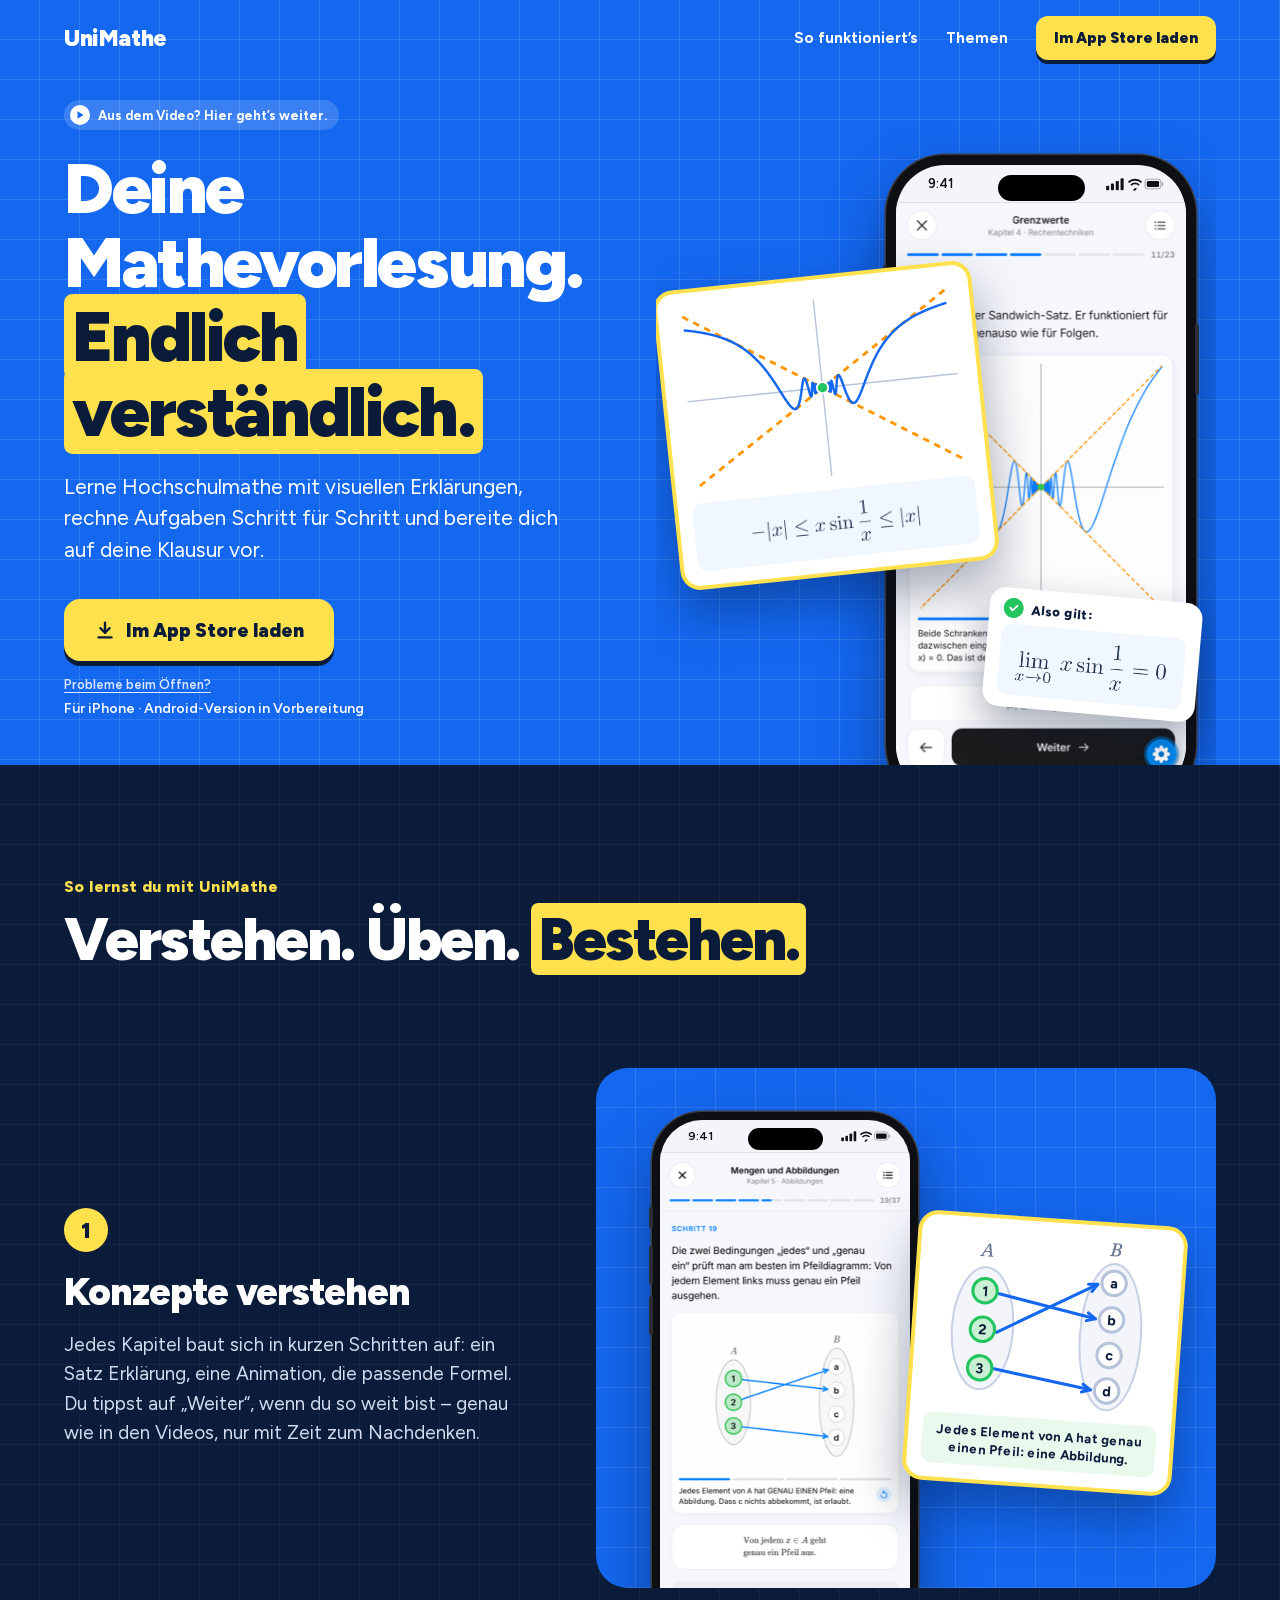
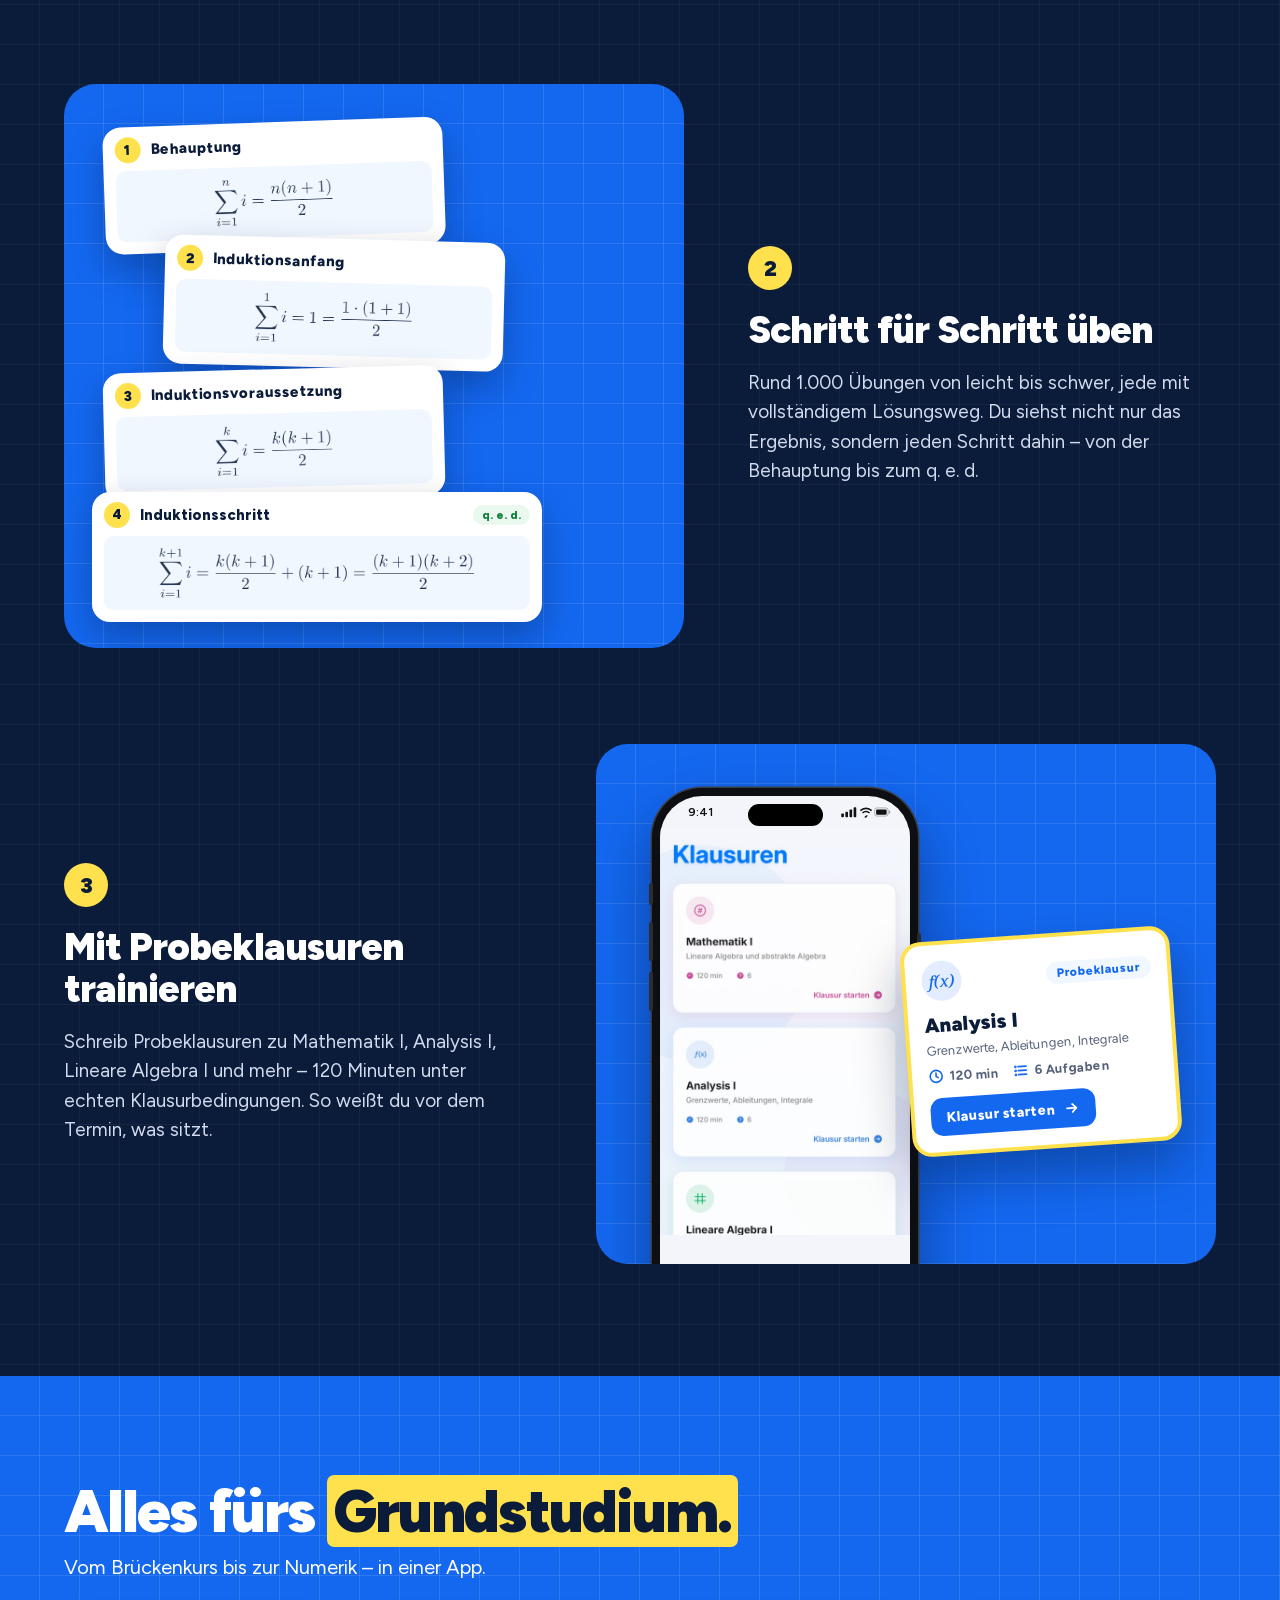
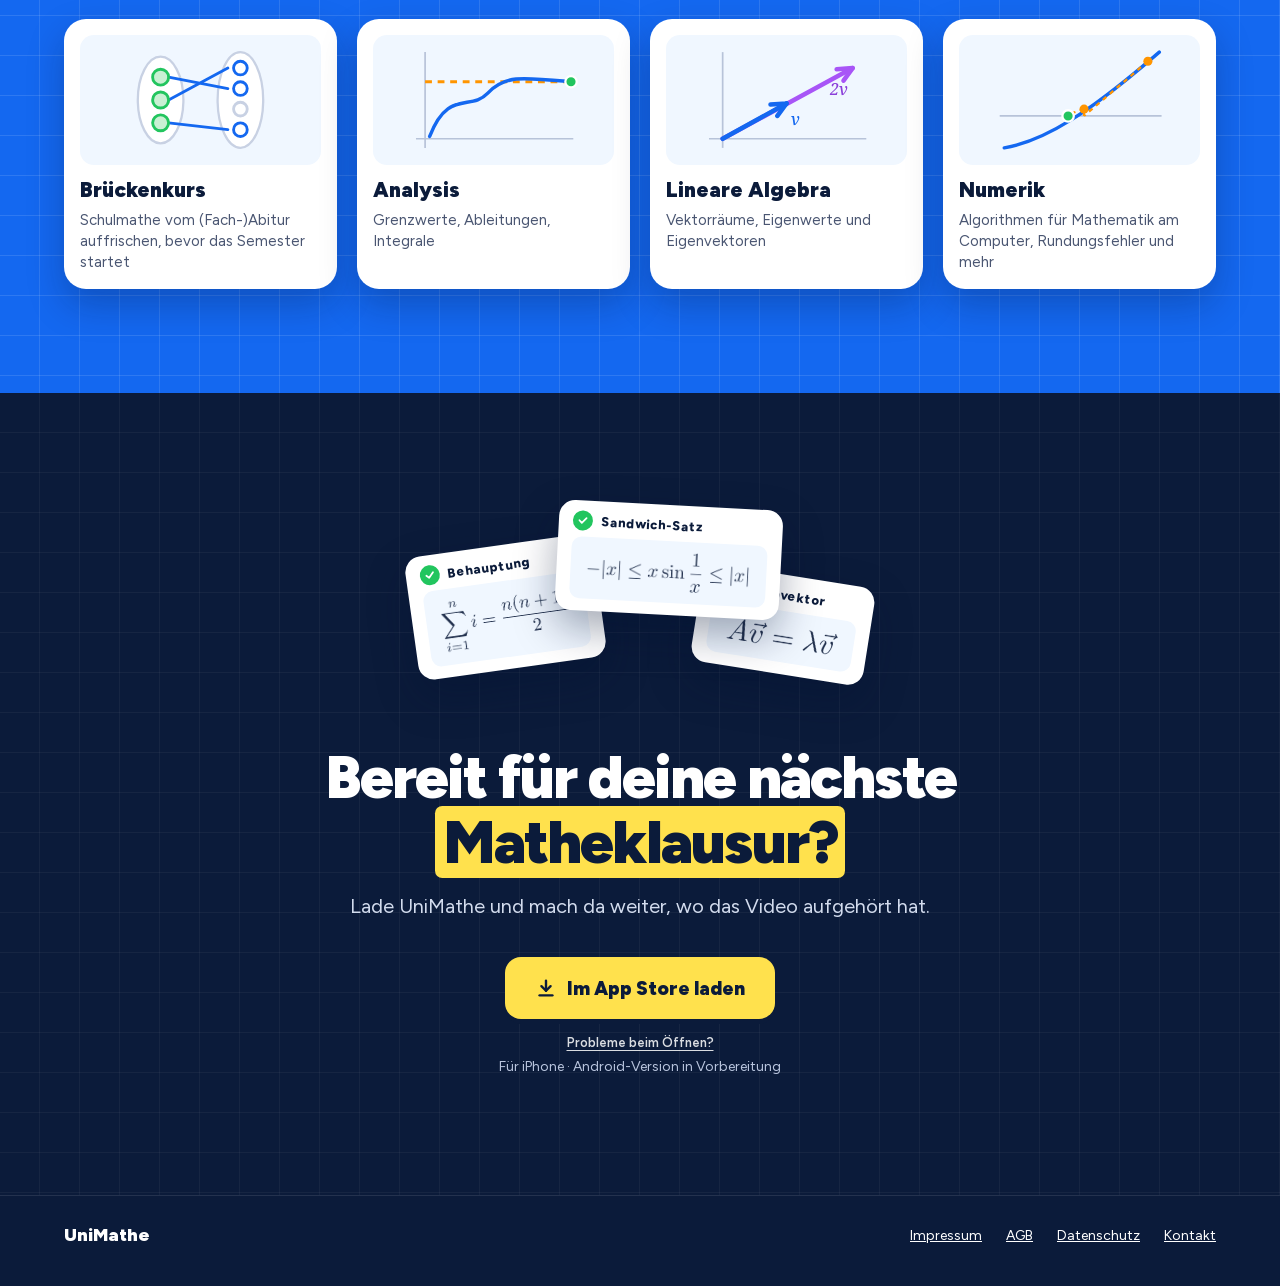
==== commit 9b70f310: "Datenschutzerklärung und AGB (DE/EN) - /datenschutz: Datenschutzerklärung für App und Website (Hosti" ====
--- a/index.html
+++ b/index.html
@@ -11,7 +11,8 @@
 <meta property="og:title" content="UniMathe – Deine Mathevorlesung. Endlich verständlich.">
 <meta property="og:description" content="Hochschulmathe mit visuellen Erklärungen, Übungen mit Lösungsweg und Probeklausuren.">
 <meta property="og:locale" content="de_DE">
-<link rel="icon" href="/assets/img/favicon.svg" type="image/svg+xml">
+<link rel="icon" href="/assets/img/favicon.png" type="image/png">
+<link rel="apple-touch-icon" href="/assets/img/apple-touch-icon.png">
 <link rel="preload" href="/assets/fonts/figtree-latin.woff2" as="font" type="font/woff2" crossorigin>
 <link rel="stylesheet" href="/assets/css/site.css">
 </head>
@@ -290,8 +291,9 @@
       <span style="font-size: 18px; font-weight: 900">UniMathe</span>
       <nav aria-label="Rechtliches" style="display: flex; flex-wrap: wrap; gap: 24px; font-size: 14px">
         <a href="#" data-todo="Impressum-URL eintragen">Impressum</a>
-        <a href="#" data-todo="Datenschutz-URL eintragen">Datenschutz</a>
-        <a href="#" data-todo="Kontakt-URL oder mailto: eintragen">Kontakt</a>
+        <a href="/agb">AGB</a>
+        <a href="/datenschutz">Datenschutz</a>
+        <a href="mailto:bene-held@web.de">Kontakt</a>
       </nav>
     </div>
   </footer>
@@ -567,8 +569,9 @@
     <span style="font-size: 17px; font-weight: 900">UniMathe</span>
     <nav aria-label="Rechtliches" style="display: flex; flex-wrap: wrap; gap: 20px; font-size: 14px">
       <a href="#" data-todo="Impressum-URL eintragen">Impressum</a>
-      <a href="#" data-todo="Datenschutz-URL eintragen">Datenschutz</a>
-      <a href="#" data-todo="Kontakt-URL oder mailto: eintragen">Kontakt</a>
+      <a href="/agb">AGB</a>
+        <a href="/datenschutz">Datenschutz</a>
+      <a href="mailto:bene-held@web.de">Kontakt</a>
     </nav>
   </footer>
 </div>
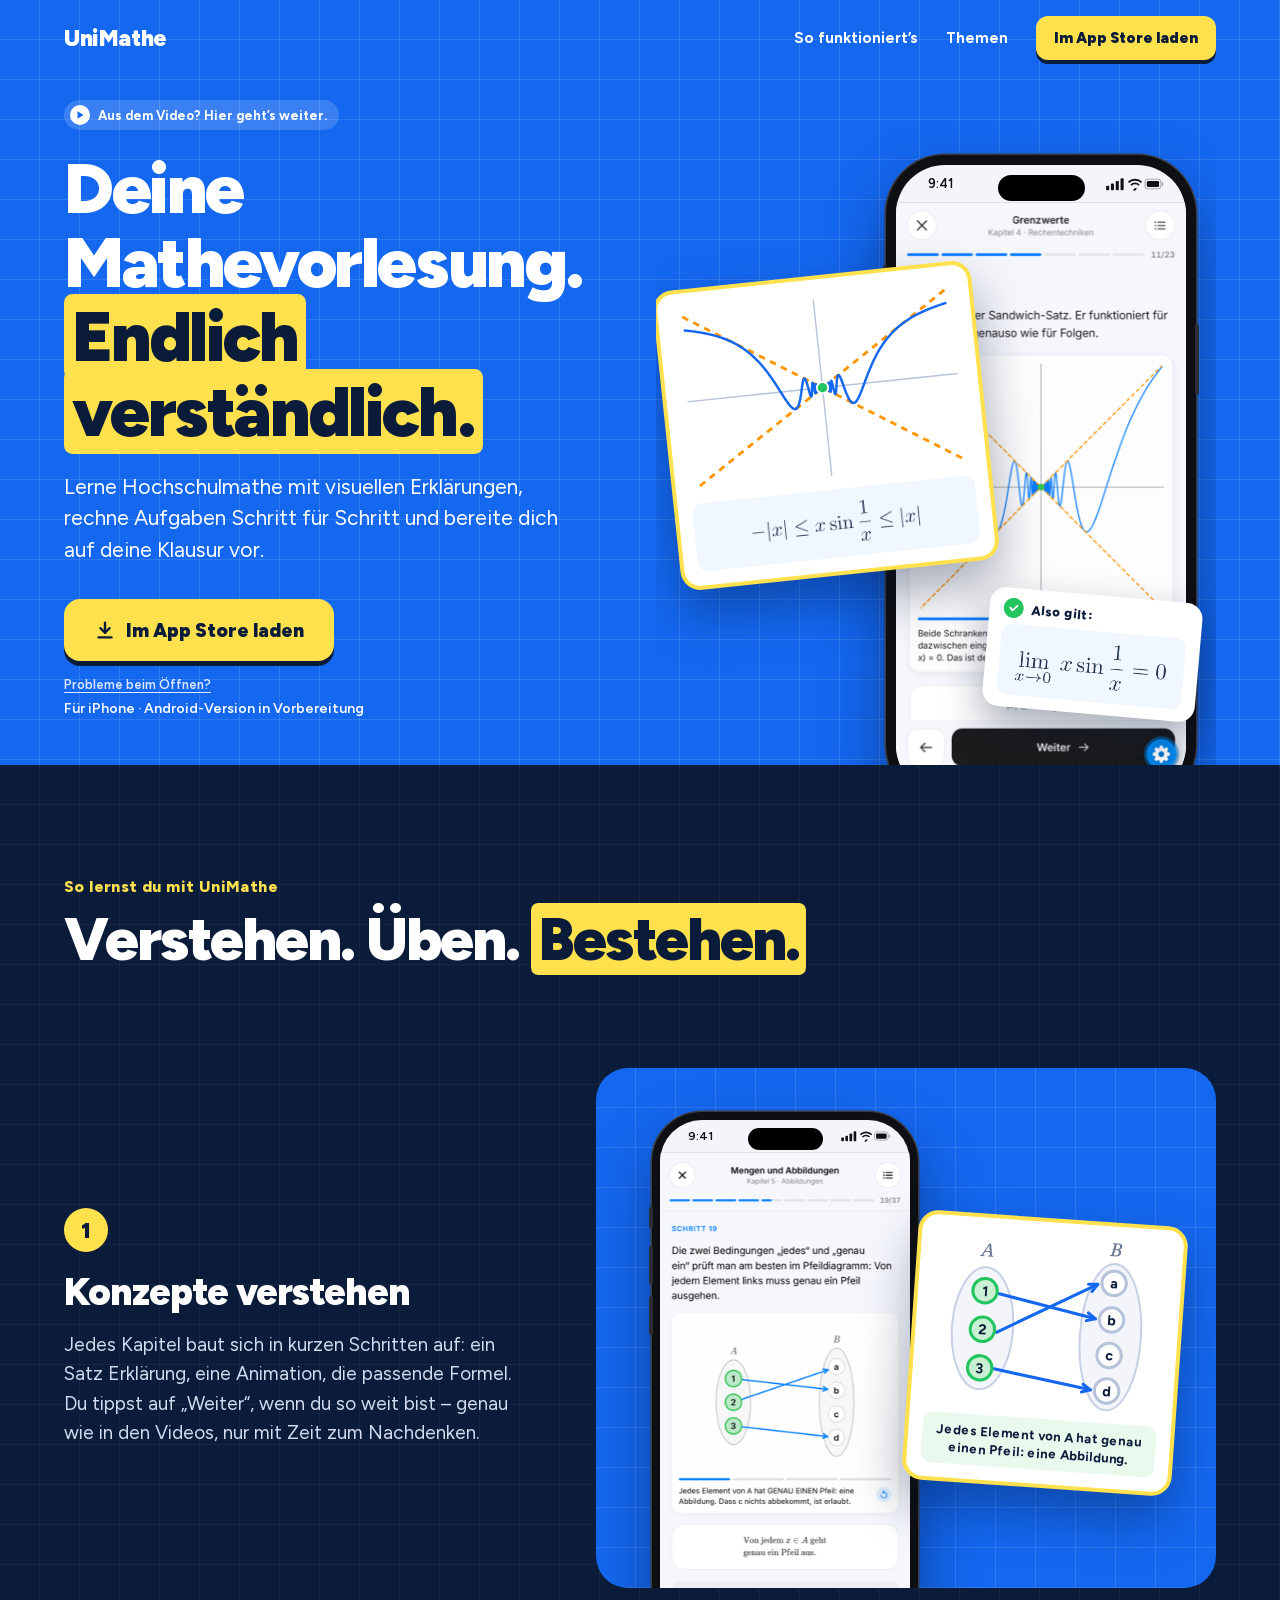
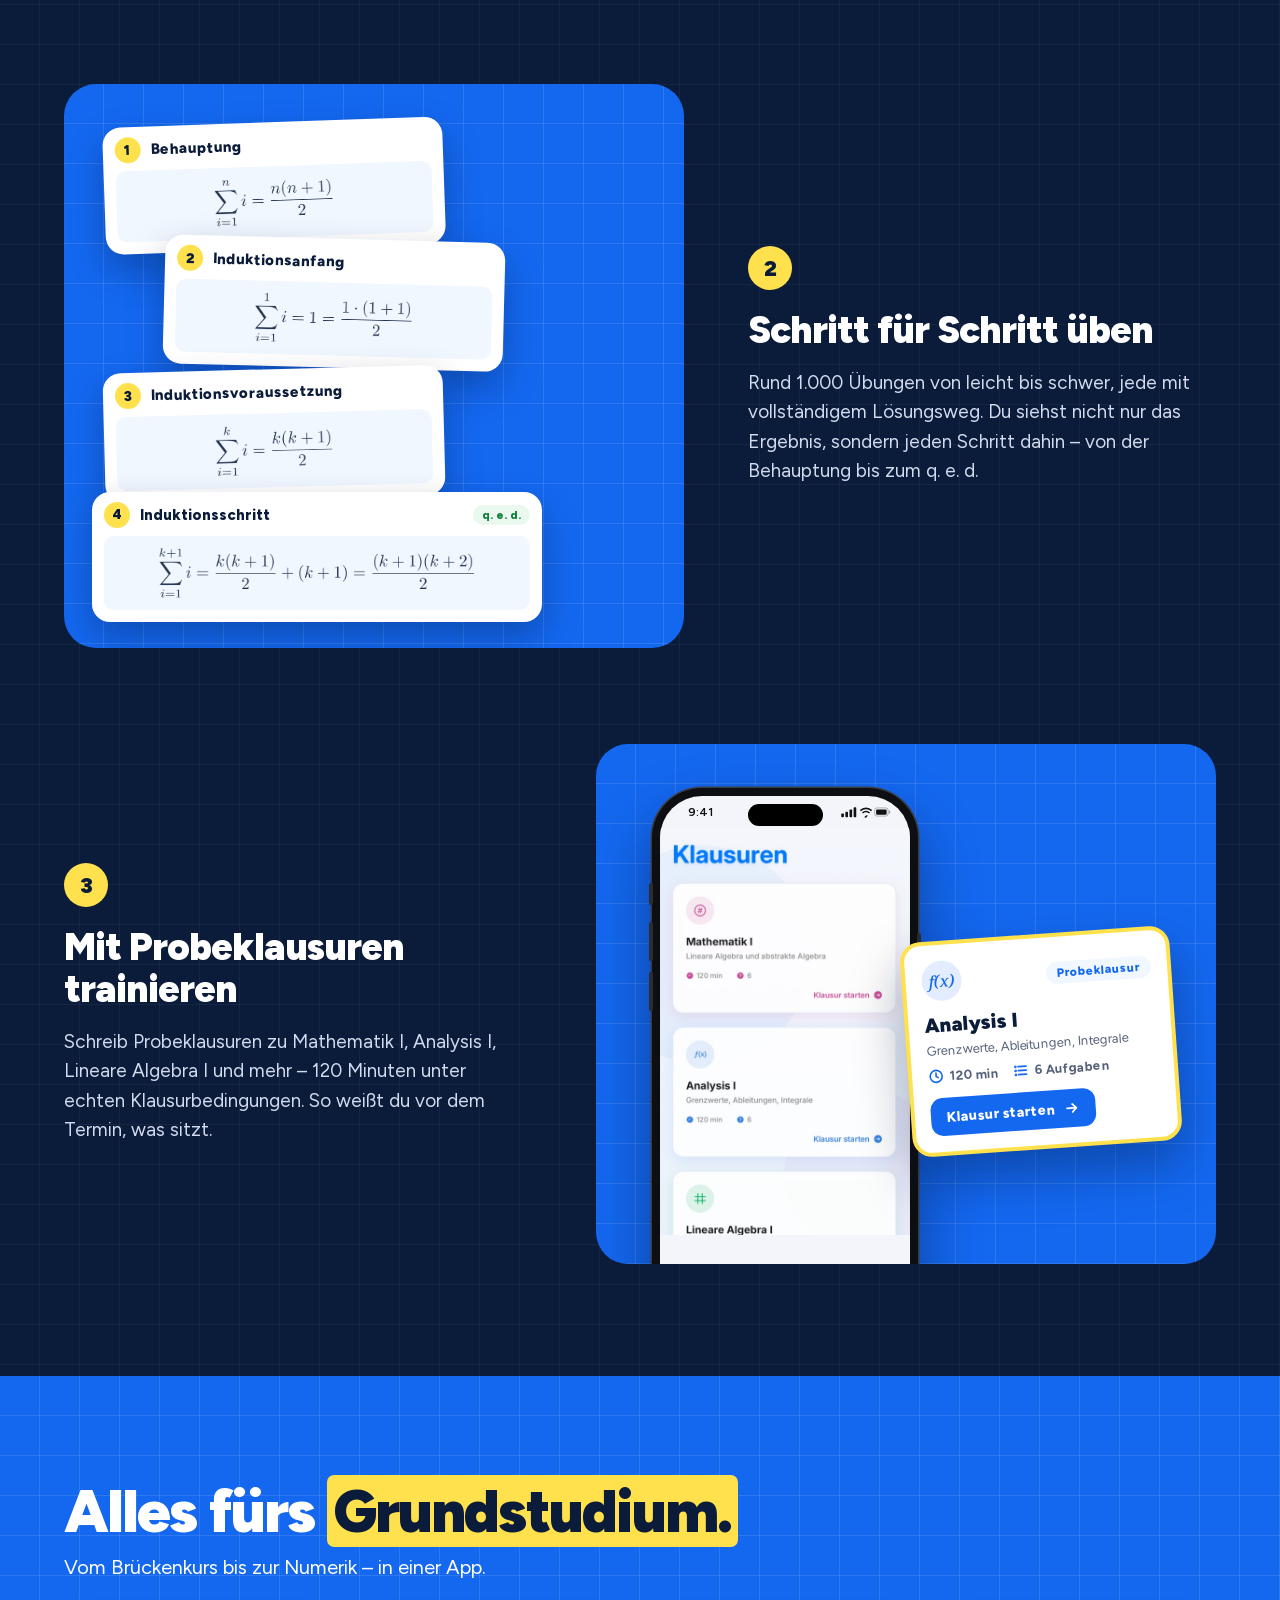
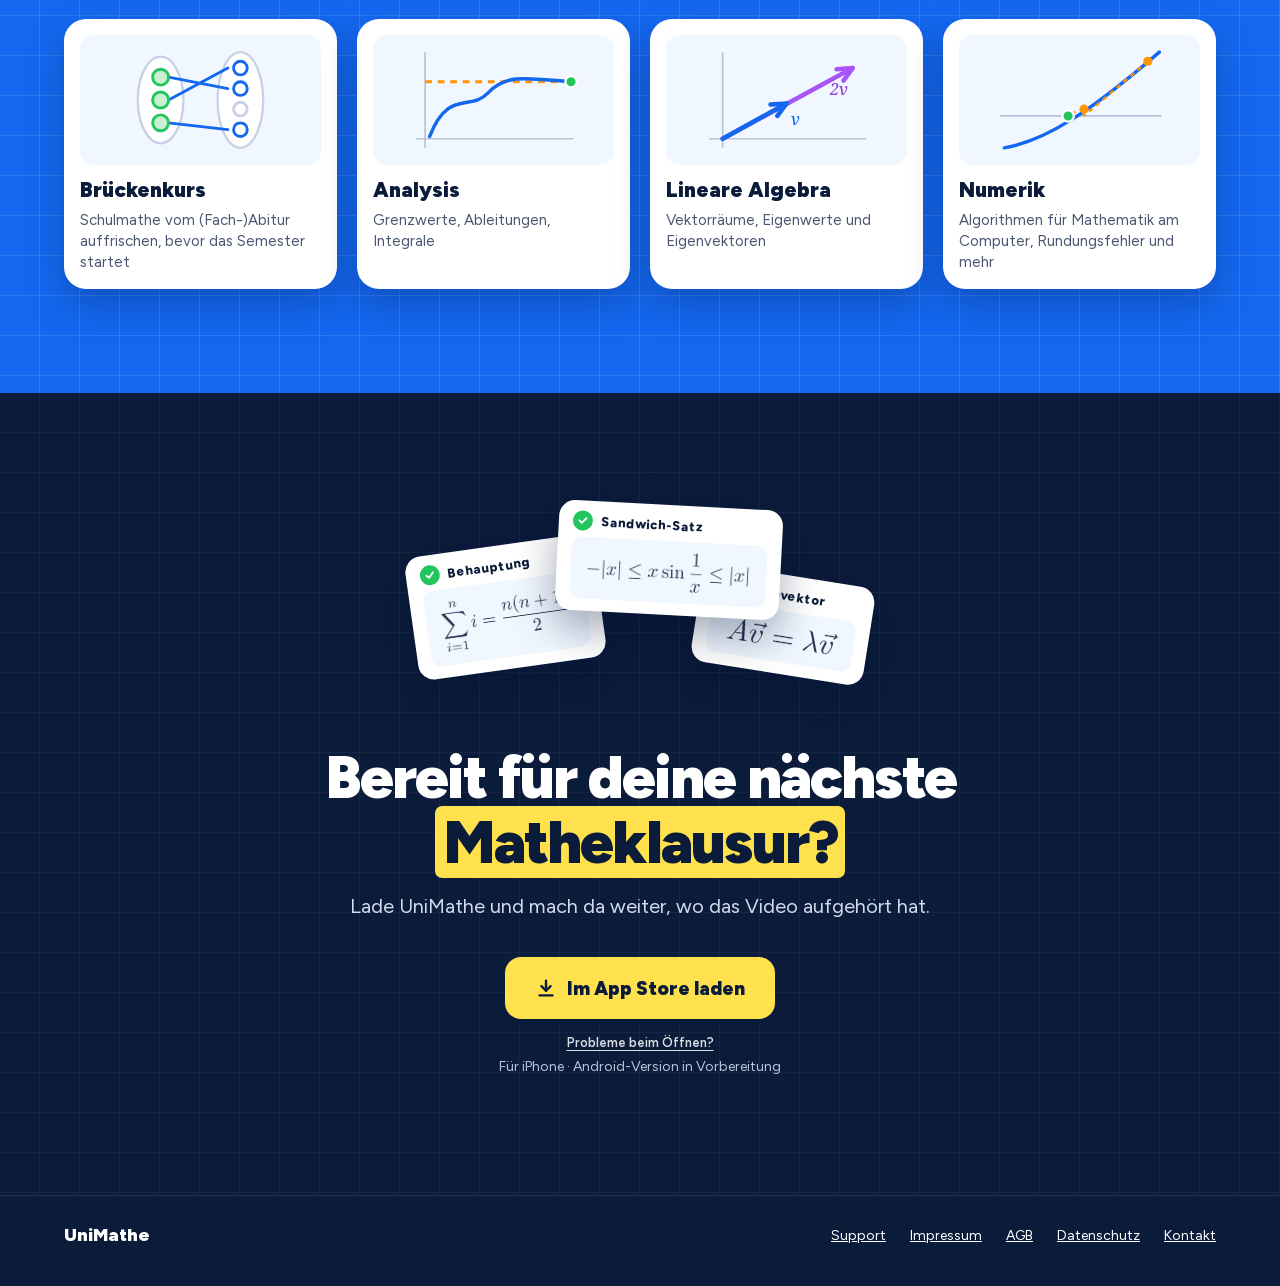
==== commit 7ce433ce: "Support-Seite mit FAQ (DE/EN) unter /support Co-Authored-By: Claude Opus 5.5 <noreply@anthropic.com>" ====
--- a/index.html
+++ b/index.html
@@ -290,7 +290,8 @@
     <div style="width: 100%; max-width: 1200px; margin: 0 auto; box-sizing: border-box; padding: 28px 24px 40px; display: flex; flex-wrap: wrap; align-items: center; justify-content: space-between; gap: 16px">
       <span style="font-size: 18px; font-weight: 900">UniMathe</span>
       <nav aria-label="Rechtliches" style="display: flex; flex-wrap: wrap; gap: 24px; font-size: 14px">
-        <a href="#" data-todo="Impressum-URL eintragen">Impressum</a>
+        <a href="/support">Support</a>
+        <a href="/impressum">Impressum</a>
         <a href="/agb">AGB</a>
         <a href="/datenschutz">Datenschutz</a>
         <a href="mailto:bene-held@web.de">Kontakt</a>
@@ -568,7 +569,8 @@
   <footer style="padding: 28px 20px 40px; border-top: 1px solid rgba(255,255,255,0.1); display: flex; flex-direction: column; gap: 12px">
     <span style="font-size: 17px; font-weight: 900">UniMathe</span>
     <nav aria-label="Rechtliches" style="display: flex; flex-wrap: wrap; gap: 20px; font-size: 14px">
-      <a href="#" data-todo="Impressum-URL eintragen">Impressum</a>
+      <a href="/support">Support</a>
+      <a href="/impressum">Impressum</a>
       <a href="/agb">AGB</a>
         <a href="/datenschutz">Datenschutz</a>
       <a href="mailto:bene-held@web.de">Kontakt</a>
